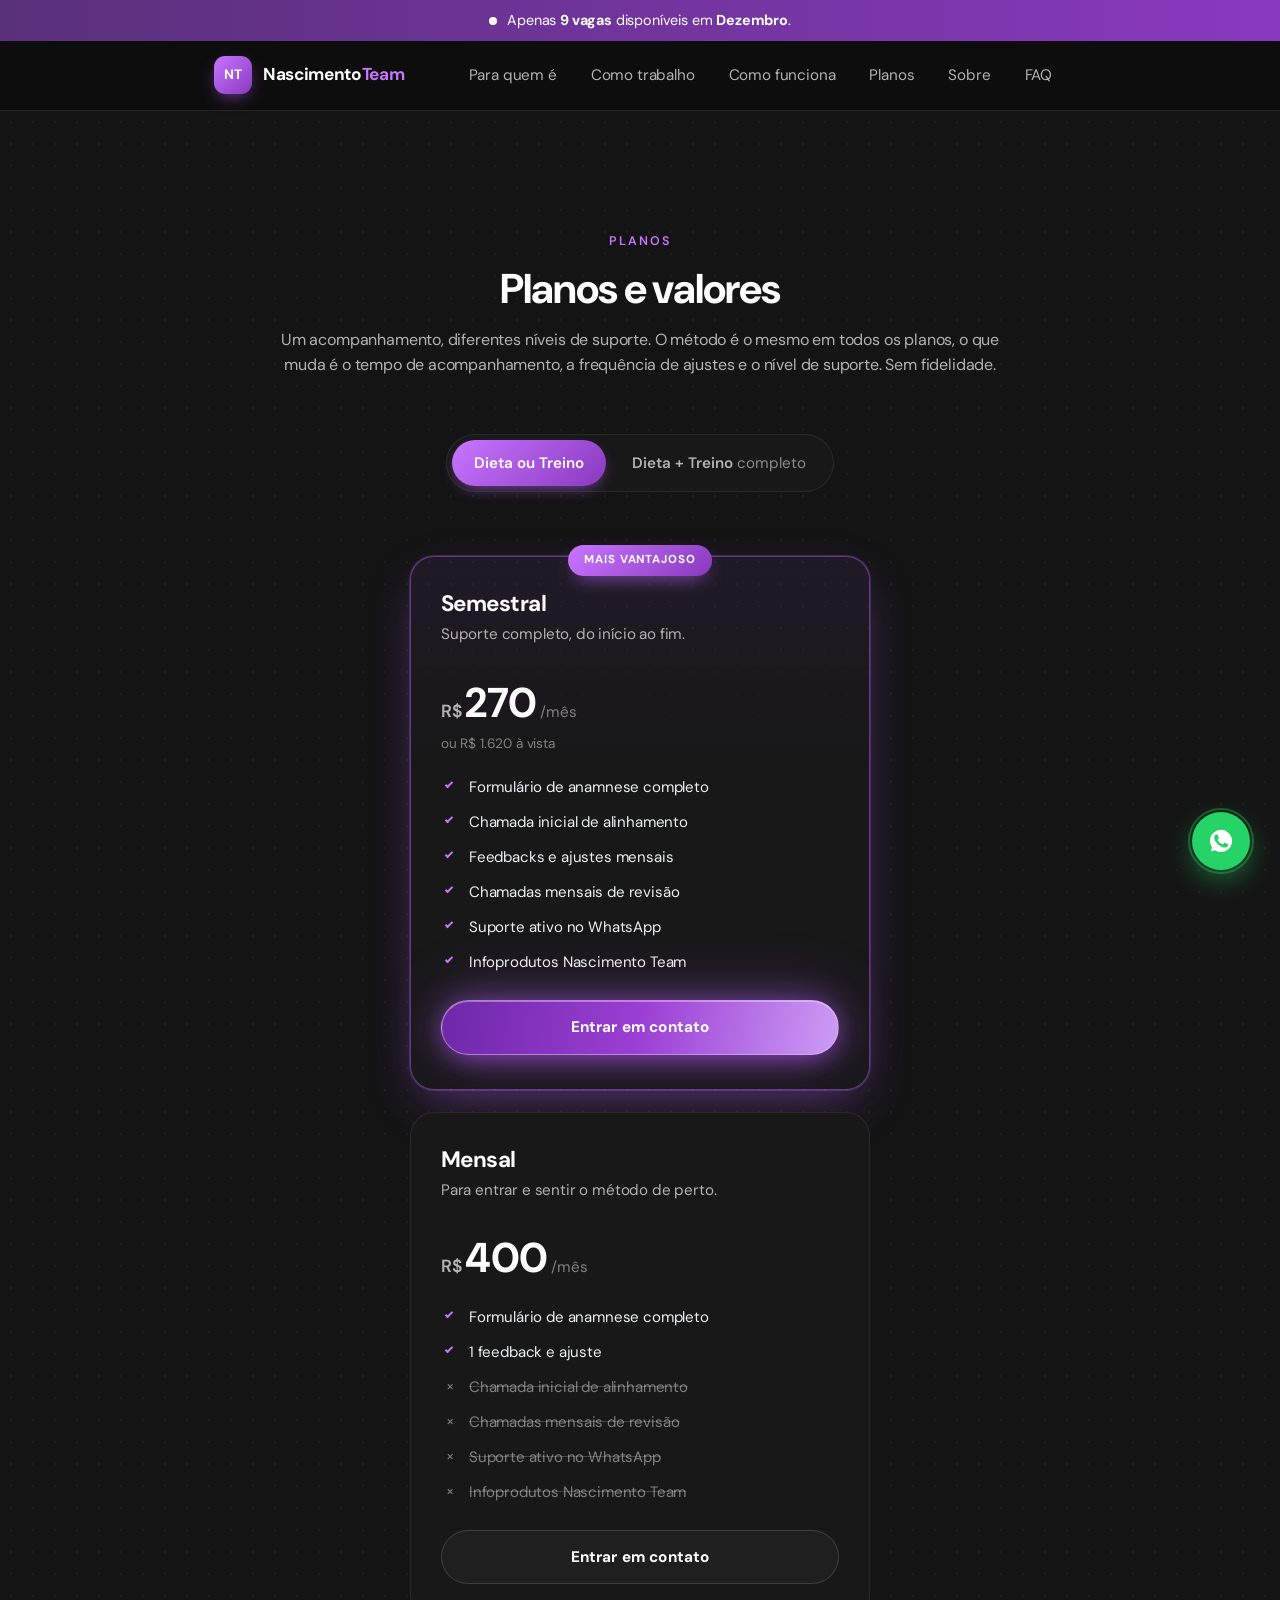
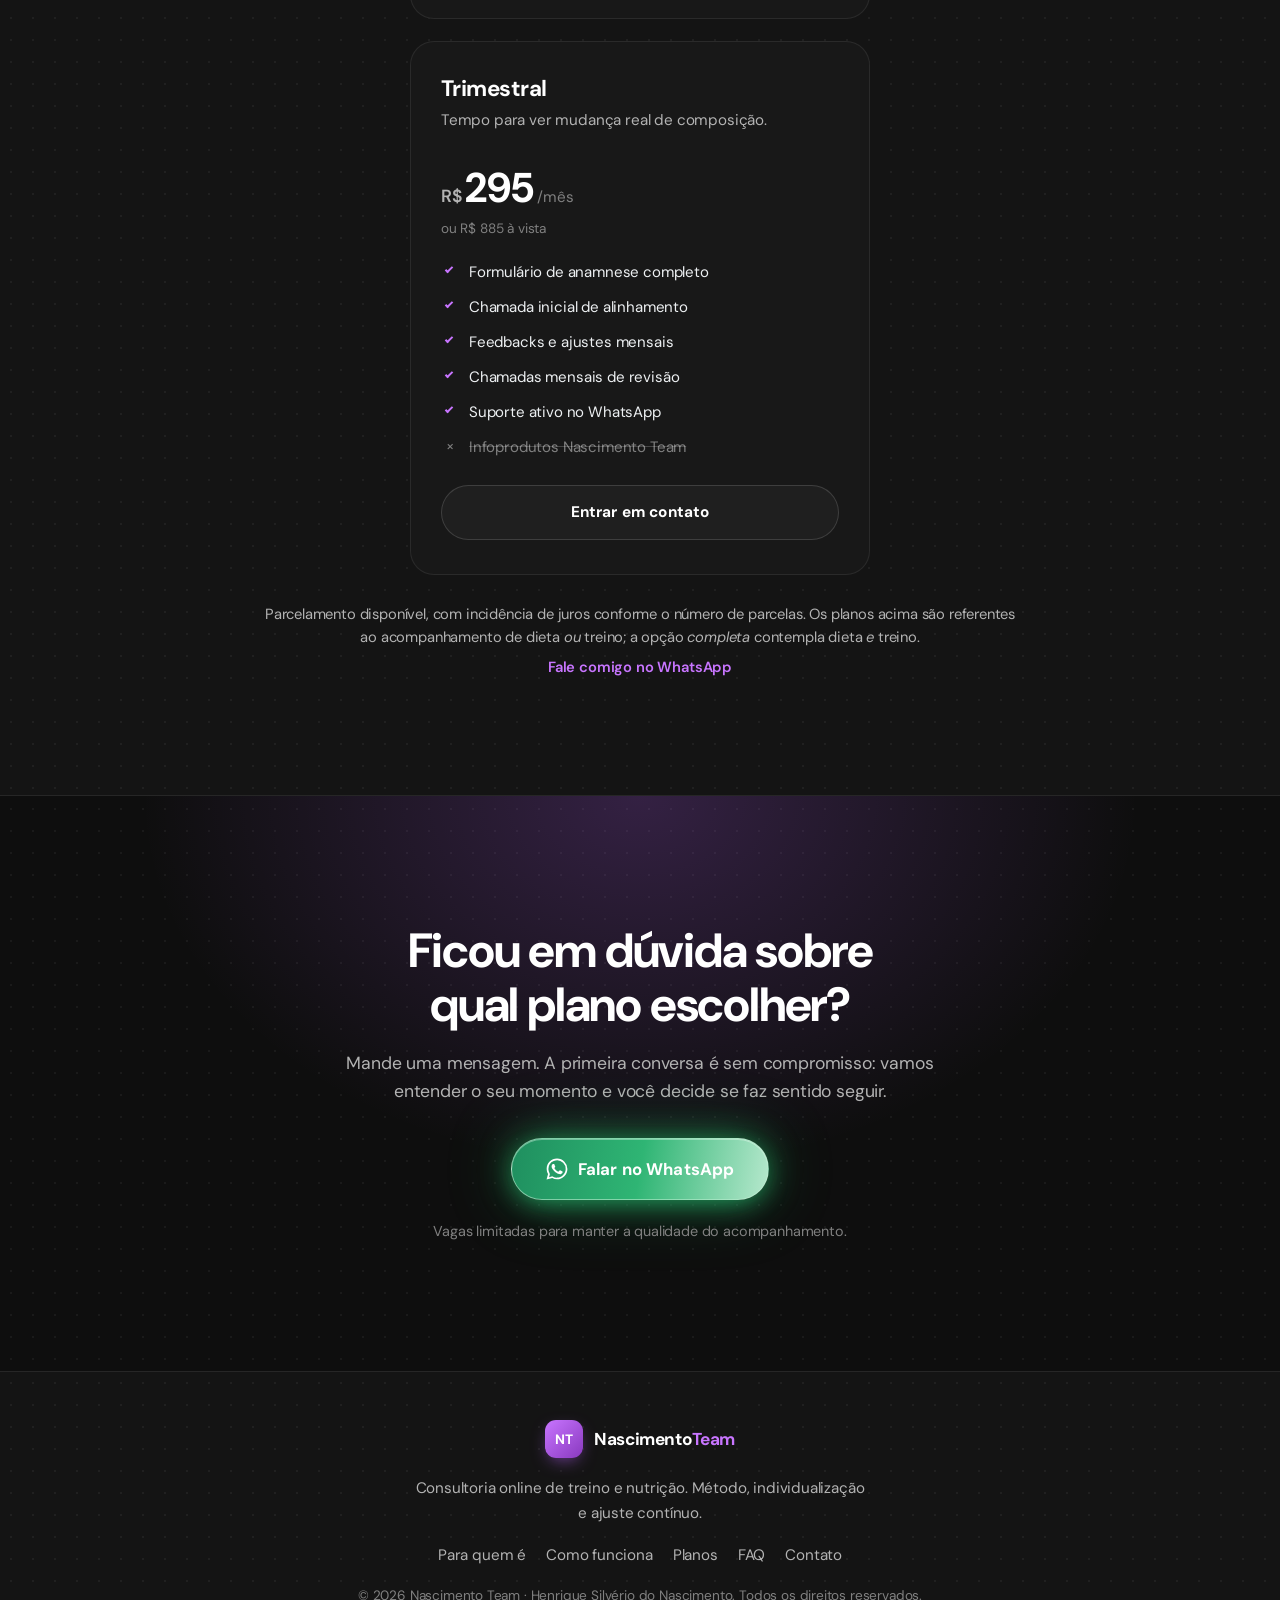
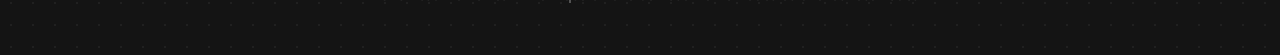
==== planos.html @ 7557a19d "Inclui o suporte ativo no WhatsApp no plano trimestral Nos dois trimestrais — "Dieta ou Treino" e "D" ====
<!DOCTYPE html>
<html lang="pt-BR">
<head>
  <meta charset="UTF-8" />
  <meta name="viewport" content="width=device-width, initial-scale=1.0" />
  <title>Planos e valores | Nascimento Team</title>
  <meta name="description" content="Planos e valores da consultoria online de treino e nutrição da Nascimento Team. Acompanhamento de dieta ou treino e a opção completa (dieta + treino), sem fidelidade." />
  <meta name="theme-color" content="#0e0e0e" />
  <link rel="canonical" href="https://nascimentoteam.com.br/planos" />

  <!-- Open Graph / social -->
  <meta property="og:type" content="website" />
  <meta property="og:url" content="https://nascimentoteam.com.br/planos" />
  <meta property="og:title" content="Planos e valores | Nascimento Team" />
  <meta property="og:description" content="Um acompanhamento, diferentes níveis de suporte. Veja os valores de cada plano." />
  <meta property="og:locale" content="pt_BR" />

  <link rel="icon" href="./img/favicon.svg" type="image/svg+xml" />

  <!-- Tipografia: DM Sans -->
  <link rel="preconnect" href="https://fonts.googleapis.com" />
  <link rel="preconnect" href="https://fonts.gstatic.com" crossorigin />
  <link href="https://fonts.googleapis.com/css2?family=DM+Sans:ital,opsz,wght@0,9..40,400;0,9..40,500;0,9..40,600;0,9..40,700;1,9..40,400&display=swap" rel="stylesheet" />

  <link rel="stylesheet" href="./styles.css" />
</head>
<body>

  <!-- ============================================================= -->
  <!-- 00. HEADER + BARRA DE ESCASSEZ                                 -->
  <!-- ============================================================= -->
  <div class="scarcity-bar" id="scarcityBar">
    <div class="container scarcity-bar__inner">
      <span class="scarcity-bar__dot" aria-hidden="true"></span>
      <p data-scarcity>Vagas limitadas este mês.</p>
    </div>
  </div>

  <header class="site-header" id="siteHeader">
    <div class="container site-header__inner">
      <a href="./" class="brand" aria-label="Nascimento Team, início">
        <span class="brand__mark" aria-hidden="true">NT</span>
        <span class="brand__name">Nascimento<span>Team</span></span>
      </a>

      <nav class="nav" id="primaryNav" aria-label="Navegação principal">
        <a href="./#para-quem">Para quem é</a>
        <a href="./#metodo">Como trabalho</a>
        <a href="./#processo">Como funciona</a>
        <a href="./planos" aria-current="page">Planos</a>
        <a href="./#sobre">Sobre</a>
        <a href="./#faq">FAQ</a>
      </nav>

      <button class="nav-toggle" id="navToggle" aria-label="Abrir menu" aria-expanded="false" aria-controls="primaryNav">
        <span></span><span></span><span></span>
      </button>
    </div>
  </header>

  <main id="topo">

    <!-- =========================================================== -->
    <!-- PLANOS E VALORES                                             -->
    <!-- =========================================================== -->
    <section class="section section--alt" id="planos">
      <div class="container">
        <header class="section-head section-head--center reveal">
          <span class="eyebrow">Planos</span>
          <h1>Planos e valores</h1>
          <p class="section-head__note">Um acompanhamento, diferentes níveis de suporte. O método é o mesmo em todos os planos, o que muda é o tempo de acompanhamento, a frequência de ajustes e o nível de suporte. Sem fidelidade.</p>
        </header>

        <div class="plan-switch reveal" role="tablist" aria-label="Tipo de acompanhamento">
          <span class="plan-switch__thumb" aria-hidden="true"></span>
          <button class="plan-switch__btn is-active" type="button" role="tab" aria-selected="true" data-plan-tab="individual">Dieta ou Treino</button>
          <button class="plan-switch__btn" type="button" role="tab" aria-selected="false" data-plan-tab="completo">Dieta + Treino <span>completo</span></button>
        </div>

        <!-- Grupo: Dieta OU Treino -->
        <div data-plan-group="individual">
          <div class="plans">
            <article class="plan">
              <h3 class="plan__name">Mensal</h3>
              <p class="plan__tagline">Para entrar e sentir o método de perto.</p>
              <div class="plan__price"><span class="plan__currency">R$</span><span class="plan__value">400</span><span class="plan__period">/mês</span></div>
              <ul class="plan__list">
                <li class="is-in">Formulário de anamnese completo</li>
                <li class="is-in">1 feedback e ajuste</li>
                <li class="is-out">Chamada inicial de alinhamento</li>
                <li class="is-out">Chamadas mensais de revisão</li>
                <li class="is-out">Suporte ativo no WhatsApp</li>
                <li class="is-out">Infoprodutos Nascimento Team</li>
              </ul>
              <a href="#contato" class="btn btn--ghost btn--block" data-wa>Entrar em contato</a>
            </article>

            <article class="plan">
              <h3 class="plan__name">Trimestral</h3>
              <p class="plan__tagline">Tempo para ver mudança real de composição.</p>
              <div class="plan__price"><span class="plan__currency">R$</span><span class="plan__value">295</span><span class="plan__period">/mês</span></div>
              <p class="plan__cash">ou R$ 885 à vista</p>
              <ul class="plan__list">
                <li class="is-in">Formulário de anamnese completo</li>
                <li class="is-in">Chamada inicial de alinhamento</li>
                <li class="is-in">Feedbacks e ajustes mensais</li>
                <li class="is-in">Chamadas mensais de revisão</li>
                <li class="is-in">Suporte ativo no WhatsApp</li>
                <li class="is-out">Infoprodutos Nascimento Team</li>
              </ul>
              <a href="#contato" class="btn btn--ghost btn--block" data-wa>Entrar em contato</a>
            </article>

            <article class="plan plan--featured">
              <span class="plan__badge">Mais vantajoso</span>
              <h3 class="plan__name">Semestral</h3>
              <p class="plan__tagline">Suporte completo, do início ao fim.</p>
              <div class="plan__price"><span class="plan__currency">R$</span><span class="plan__value">270</span><span class="plan__period">/mês</span></div>
              <p class="plan__cash">ou R$ 1.620 à vista</p>
              <ul class="plan__list">
                <li class="is-in">Formulário de anamnese completo</li>
                <li class="is-in">Chamada inicial de alinhamento</li>
                <li class="is-in">Feedbacks e ajustes mensais</li>
                <li class="is-in">Chamadas mensais de revisão</li>
                <li class="is-in">Suporte ativo no WhatsApp</li>
                <li class="is-in">Infoprodutos Nascimento Team</li>
              </ul>
              <a href="#contato" class="btn btn--primary btn--block" data-wa>Entrar em contato</a>
            </article>
          </div>
        </div>

        <!-- Grupo: Dieta E Treino (completo) -->
        <div data-plan-group="completo" class="is-hidden">
          <p class="plans__intro">Dieta e treino não se separam. Para os <strong>melhores resultados possíveis</strong>, o ideal é ter alguém controlando todas as variáveis de forma precisa e sinérgica, com nutrição e treinamento alinhados.</p>
          <div class="plans plans--2">
            <article class="plan">
              <h3 class="plan__name">Trimestral</h3>
              <p class="plan__tagline">Dieta + treino, acompanhamento de 3 meses.</p>
              <div class="plan__price"><span class="plan__currency">R$</span><span class="plan__value">515</span><span class="plan__period">/mês</span></div>
              <p class="plan__cash">ou R$ 1.545 à vista</p>
              <ul class="plan__list">
                <li class="is-in">Formulário de anamnese completo</li>
                <li class="is-in">Chamada inicial de alinhamento</li>
                <li class="is-in">Feedbacks e ajustes mensais</li>
                <li class="is-in">Chamadas mensais de revisão</li>
                <li class="is-in">Suporte ativo no WhatsApp</li>
                <li class="is-out">Infoprodutos Nascimento Team</li>
              </ul>
              <a href="#contato" class="btn btn--ghost btn--block" data-wa>Entrar em contato</a>
            </article>

            <article class="plan plan--featured">
              <span class="plan__badge">Mais vantajoso</span>
              <h3 class="plan__name">Semestral</h3>
              <p class="plan__tagline">O acompanhamento mais completo.</p>
              <div class="plan__price"><span class="plan__currency">R$</span><span class="plan__value">450</span><span class="plan__period">/mês</span></div>
              <p class="plan__cash">ou R$ 2.700 à vista</p>
              <ul class="plan__list">
                <li class="is-in">Formulário de anamnese completo</li>
                <li class="is-in">Chamada inicial de alinhamento</li>
                <li class="is-in">Feedbacks e ajustes mensais</li>
                <li class="is-in">Chamadas mensais de revisão</li>
                <li class="is-in">Suporte ativo no WhatsApp</li>
                <li class="is-in">Infoprodutos Nascimento Team</li>
              </ul>
              <a href="#contato" class="btn btn--primary btn--block" data-wa>Entrar em contato</a>
            </article>
          </div>
        </div>

        <p class="plans__note">Parcelamento disponível, com incidência de juros conforme o número de parcelas. Os planos acima são referentes ao acompanhamento de dieta <em>ou</em> treino; a opção <em>completa</em> contempla dieta <em>e</em> treino.<br><a href="#contato" class="wa-inline" data-wa>Fale comigo no WhatsApp</a></p>

      </div>
    </section>

    <!-- =========================================================== -->
    <!-- CTA FINAL                                                    -->
    <!-- =========================================================== -->
    <section class="final-cta" id="contato">
      <div class="final-cta__glow" aria-hidden="true"></div>
      <div class="container final-cta__inner reveal">
        <h2>Ficou em dúvida sobre qual plano escolher?</h2>
        <p>
          Mande uma mensagem. A primeira conversa é sem compromisso: vamos entender o seu momento e
          você decide se faz sentido seguir.
        </p>
        <a href="#" class="btn btn--primary btn--lg btn--whatsapp" data-wa>
          <svg viewBox="0 0 24 24" width="22" height="22" aria-hidden="true"><path fill="currentColor" d="M17.47 14.38c-.3-.15-1.74-.86-2-.96-.27-.1-.46-.15-.66.15-.2.3-.76.95-.93 1.15-.17.2-.34.22-.64.07-.3-.15-1.25-.46-2.38-1.47-.88-.78-1.47-1.75-1.64-2.05-.17-.3-.02-.46.13-.6.13-.13.3-.34.45-.51.15-.17.2-.3.3-.5.1-.2.05-.37-.02-.52-.08-.15-.66-1.6-.9-2.18-.24-.57-.48-.5-.66-.5l-.57-.01c-.2 0-.52.07-.8.37-.27.3-1.04 1.02-1.04 2.48 0 1.46 1.07 2.88 1.22 3.08.15.2 2.1 3.2 5.08 4.49.71.3 1.26.49 1.69.63.71.22 1.36.19 1.87.12.57-.09 1.74-.71 1.99-1.4.24-.69.24-1.28.17-1.4-.07-.12-.27-.2-.57-.35ZM12.04 21.5h-.01a9.4 9.4 0 0 1-4.8-1.32l-.34-.2-3.56.93.95-3.47-.22-.36a9.38 9.38 0 0 1-1.44-5A9.43 9.43 0 0 1 18.7 5.3a9.37 9.37 0 0 1 2.76 6.67c0 5.2-4.23 9.43-9.42 9.43Zm8.02-17.45A11.36 11.36 0 0 0 12.04.5C5.8.5.73 5.57.73 11.8c0 2 .52 3.95 1.52 5.67L.63 23.5l6.18-1.62a11.3 11.3 0 0 0 5.23 1.33h.01c6.24 0 11.31-5.07 11.31-11.3a11.3 11.3 0 0 0-3.3-7.86Z"/></svg>
          Falar no WhatsApp
        </a>
        <p class="final-cta__micro">Vagas limitadas para manter a qualidade do acompanhamento.</p>
      </div>
    </section>

  </main>

  <!-- ============================================================= -->
  <!-- RODAPÉ                                                         -->
  <!-- ============================================================= -->
  <footer class="site-footer">
    <div class="container site-footer__inner">
      <div class="brand">
        <span class="brand__mark" aria-hidden="true">NT</span>
        <span class="brand__name">Nascimento<span>Team</span></span>
      </div>
      <p class="site-footer__tag">Consultoria online de treino e nutrição. Método, individualização e ajuste contínuo.</p>
      <nav class="site-footer__nav" aria-label="Rodapé">
        <a href="./#para-quem">Para quem é</a>
        <a href="./#processo">Como funciona</a>
        <a href="./planos">Planos</a>
        <a href="./#faq">FAQ</a>
        <a href="#contato" data-wa>Contato</a>
      </nav>
      <p class="site-footer__copy">© <span data-year>2026</span> Nascimento Team · Henrique Silvério do Nascimento. Todos os direitos reservados.</p>
    </div>
  </footer>

  <!-- Botão flutuante de WhatsApp -->
  <a href="#" class="wa-float" data-wa aria-label="Falar no WhatsApp">
    <svg viewBox="0 0 24 24" width="28" height="28" aria-hidden="true"><path fill="currentColor" d="M17.47 14.38c-.3-.15-1.74-.86-2-.96-.27-.1-.46-.15-.66.15-.2.3-.76.95-.93 1.15-.17.2-.34.22-.64.07-.3-.15-1.25-.46-2.38-1.47-.88-.78-1.47-1.75-1.64-2.05-.17-.3-.02-.46.13-.6.13-.13.3-.34.45-.51.15-.17.2-.3.3-.5.1-.2.05-.37-.02-.52-.08-.15-.66-1.6-.9-2.18-.24-.57-.48-.5-.66-.5l-.57-.01c-.2 0-.52.07-.8.37-.27.3-1.04 1.02-1.04 2.48 0 1.46 1.07 2.88 1.22 3.08.15.2 2.1 3.2 5.08 4.49.71.3 1.26.49 1.69.63.71.22 1.36.19 1.87.12.57-.09 1.74-.71 1.99-1.4.24-.69.24-1.28.17-1.4-.07-.12-.27-.2-.57-.35ZM12.04 21.5h-.01a9.4 9.4 0 0 1-4.8-1.32l-.34-.2-3.56.93.95-3.47-.22-.36a9.38 9.38 0 0 1-1.44-5A9.43 9.43 0 0 1 18.7 5.3a9.37 9.37 0 0 1 2.76 6.67c0 5.2-4.23 9.43-9.42 9.43Z"/></svg>
  </a>

  <script src="./script.js"></script>
</body>
</html>
---- styles.css ----
/* =================================================================
   NASCIMENTO TEAM — Landing page
   Paleta extraída de nascimentoteam.com (marca roxo/violeta #ba63ff)
   Tipografia: DM Sans
   ================================================================= */

:root {
  /* Marca / acento */
  --primary:        #ba63ff;
  --primary-light:  #c875ff;
  --primary-dark:   #8939bf;
  --primary-deep:   #59307a;

  /* Neutros escuros */
  --bg:        #0e0e0e;
  --bg-2:      #141414;
  --surface:   #181818;
  --surface-2: #1f1f1f;
  --border:    rgba(255, 255, 255, 0.08);
  --border-strong: rgba(255, 255, 255, 0.14);

  /* Texto */
  --text:        #ffffff;
  --text-soft:   #edf0f2;
  --text-muted:  #b3b3b3;
  --text-dim:    #808080;

  /* Apoio */
  --green:   #179151;
  --radius:  16px;
  --radius-lg: 24px;
  --maxw:    1280px; /* largura do conteúdo (desktop); ajustada por faixa no fim do arquivo */
  --shadow:  0 24px 60px -20px rgba(0, 0, 0, 0.7);
  --glow:    0 0 0 1px rgba(186, 99, 255, 0.25), 0 18px 50px -12px rgba(186, 99, 255, 0.4);
  --ease:    cubic-bezier(0.22, 1, 0.36, 1);

  /* Fundo de pontos (estilização sutil estilo Atomik) */
  --dot-bg:   radial-gradient(rgba(255, 255, 255, 0.05) 1px, transparent 1.4px);
  --dot-size: 22px 22px;
}

/* ---------- Reset ---------- */
*, *::before, *::after { box-sizing: border-box; margin: 0; padding: 0; }

html { scroll-behavior: smooth; -webkit-text-size-adjust: 100%; }

body {
  font-family: "DM Sans", system-ui, -apple-system, "Segoe UI", Roboto, sans-serif;
  background-color: var(--bg);
  background-image: var(--dot-bg);
  background-size: var(--dot-size);
  color: var(--text-soft);
  line-height: 1.6;
  font-size: 17px;
  letter-spacing: -0.01em;
  overflow-x: clip; /* 'clip' contém overflow horizontal sem virar scroll-container (preserva sticky) */
  -webkit-font-smoothing: antialiased;
}

img { max-width: 100%; display: block; }
a { color: inherit; text-decoration: none; }
ul, ol { list-style: none; }
h1, h2, h3 { line-height: 1.12; letter-spacing: -0.025em; color: var(--text); font-weight: 700; }

/* Equilíbrio de quebra de linha — evita palavras viúvas */
h1, h2, h3, h4, blockquote, summary, .eyebrow, .tl-tag { text-wrap: balance; }
p, li, figcaption, .hero__subtitle, .section-head__note { text-wrap: pretty; }

::selection { background: var(--primary); color: #fff; }

/* ---------- Layout helpers ---------- */
.container { width: 100%; max-width: var(--maxw); margin-inline: auto; padding-inline: 24px; }
.container--narrow { max-width: min(820px, var(--maxw)); }

.section { padding-block: clamp(64px, 9vw, 120px); position: relative; }
.section--alt { background-color: var(--bg-2); background-image: var(--dot-bg); background-size: var(--dot-size); border-block: 1px solid var(--border); }

.eyebrow {
  display: inline-block;
  font-size: 0.78rem;
  font-weight: 600;
  letter-spacing: 0.16em;
  text-transform: uppercase;
  color: var(--primary-light);
  margin-bottom: 14px;
}

.section-head { max-width: 720px; margin-bottom: clamp(36px, 5vw, 56px); }
.section-head h1,
.section-head h2 { font-size: clamp(2rem, 3.6vw, 2.6rem); }
.section-head__note { margin-top: 14px; color: var(--text-muted); font-size: 1rem; }

.text-grad {
  background: linear-gradient(100deg, var(--primary-light), var(--primary));
  -webkit-background-clip: text;
  background-clip: text;
  color: transparent;
}

/* ---------- Buttons ---------- */
.btn {
  --pad-y: 14px; --pad-x: 26px;
  display: inline-flex; align-items: center; justify-content: center; gap: 10px;
  padding: var(--pad-y) var(--pad-x);
  border-radius: 999px;
  font: inherit; font-weight: 700; font-size: 0.96rem;
  text-transform: none; letter-spacing: 0.01em;
  cursor: pointer; border: 1px solid transparent;
  transition: transform 0.2s var(--ease), box-shadow 0.25s var(--ease), background 0.2s, border-color 0.2s, color 0.2s;
  white-space: nowrap;
}
.btn--sm  { --pad-y: 10px; --pad-x: 20px; font-size: 0.9rem; }
.btn--lg  { --pad-y: 17px; --pad-x: 34px; font-size: 1.05rem; }
.btn--block { width: 100%; }

.btn--primary {
  background: linear-gradient(100deg, #6d28a8 0%, #9b3fd4 50%, #cd9cf5 100%);
  color: #fff;
  border-color: rgba(221, 194, 247, 0.55);
  box-shadow:
    inset 0 1px 0 rgba(255, 255, 255, 0.35),
    0 8px 24px -8px rgba(155, 63, 212, 0.6),
    0 0 32px -2px rgba(186, 99, 255, 0.5),
    0 0 64px 4px rgba(186, 99, 255, 0.25);
}
.btn--primary:hover {
  transform: translateY(-2px);
  box-shadow:
    inset 0 1px 0 rgba(255, 255, 255, 0.45),
    0 12px 30px -8px rgba(155, 63, 212, 0.78),
    0 0 42px 0 rgba(186, 99, 255, 0.62),
    0 0 84px 8px rgba(186, 99, 255, 0.32);
}

.btn--ghost {
  background: rgba(255, 255, 255, 0.03);
  border-color: var(--border-strong);
  color: var(--text);
}
.btn--ghost:hover { border-color: var(--primary); background: rgba(186, 99, 255, 0.08); transform: translateY(-2px); }

.btn--whatsapp {
  background: linear-gradient(100deg, #1f8f5f 0%, #2fb574 50%, #b6e8cd 100%);
  border-color: rgba(190, 240, 210, 0.6);
  box-shadow:
    inset 0 1px 0 rgba(255, 255, 255, 0.35),
    0 8px 24px -8px rgba(37, 180, 110, 0.6),
    0 0 32px -2px rgba(45, 210, 120, 0.5),
    0 0 64px 4px rgba(45, 210, 120, 0.25);
}
.btn--whatsapp:hover {
  transform: translateY(-2px);
  box-shadow:
    inset 0 1px 0 rgba(255, 255, 255, 0.45),
    0 12px 30px -8px rgba(37, 180, 110, 0.78),
    0 0 42px 0 rgba(45, 210, 120, 0.62),
    0 0 84px 8px rgba(45, 210, 120, 0.32);
}

/* ============================================================= */
/* SCARCITY BAR                                                   */
/* ============================================================= */
.scarcity-bar {
  background: linear-gradient(90deg, var(--primary-deep), var(--primary-dark));
  color: #fff;
  font-size: 0.9rem;
  text-align: center;
  position: relative; z-index: 60;
}
.scarcity-bar__inner { display: flex; align-items: center; justify-content: center; gap: 10px; padding-block: 9px; }
.scarcity-bar strong { font-weight: 700; }
.scarcity-bar__dot {
  width: 8px; height: 8px; border-radius: 50%; background: #fff; flex-shrink: 0;
  box-shadow: 0 0 0 0 rgba(255, 255, 255, 0.7); animation: pulse 2s infinite;
}
@keyframes pulse {
  0%   { box-shadow: 0 0 0 0 rgba(255, 255, 255, 0.6); }
  70%  { box-shadow: 0 0 0 7px rgba(255, 255, 255, 0); }
  100% { box-shadow: 0 0 0 0 rgba(255, 255, 255, 0); }
}

/* ============================================================= */
/* HEADER / NAV                                                   */
/* ============================================================= */
.site-header {
  position: sticky; top: 0; z-index: 50;
  background: rgba(14, 14, 14, 0.72);
  backdrop-filter: blur(14px);
  border-bottom: 1px solid transparent;
  transition: border-color 0.3s, background 0.3s;
}
.site-header.is-scrolled { border-bottom-color: var(--border); background: rgba(14, 14, 14, 0.9); }
.site-header__inner { display: flex; align-items: center; gap: 20px; height: 68px; }

.brand { display: inline-flex; align-items: center; gap: 11px; font-weight: 700; }
.brand__mark {
  width: 38px; height: 38px; border-radius: 11px; flex-shrink: 0;
  display: grid; place-items: center;
  background: linear-gradient(135deg, var(--primary-light), var(--primary-dark));
  color: #fff; font-size: 0.85rem; font-weight: 700; letter-spacing: 0.02em;
  box-shadow: 0 6px 18px -6px rgba(186, 99, 255, 0.7);
}
.brand__name { font-size: 1.08rem; color: var(--text); letter-spacing: -0.02em; }
.brand__name span { color: var(--primary-light); }

.nav { display: flex; gap: 6px; margin-left: auto; }
.nav a {
  padding: 8px 14px; border-radius: 9px; font-size: 0.95rem; color: var(--text-muted);
  transition: color 0.2s, background 0.2s;
}
.nav a:hover { color: var(--text); background: rgba(255, 255, 255, 0.05); }
.header-cta { margin-left: 6px; text-transform: none; letter-spacing: normal; }

.nav-toggle {
  display: none; margin-left: auto; width: 44px; height: 44px;
  background: transparent; border: 1px solid var(--border-strong); border-radius: 11px;
  cursor: pointer; flex-direction: column; gap: 5px; align-items: center; justify-content: center;
}
.nav-toggle span { width: 20px; height: 2px; background: var(--text); border-radius: 2px; transition: 0.3s var(--ease); }
.nav-toggle[aria-expanded="true"] span:nth-child(1) { transform: translateY(7px) rotate(45deg); }
.nav-toggle[aria-expanded="true"] span:nth-child(2) { opacity: 0; }
.nav-toggle[aria-expanded="true"] span:nth-child(3) { transform: translateY(-7px) rotate(-45deg); }

/* ============================================================= */
/* HERO                                                          */
/* ============================================================= */
.hero { position: relative; overflow: hidden; padding-block: clamp(56px, 8vw, 104px); }
.hero__glow {
  position: absolute; top: -25%; right: -10%; width: 70vw; height: 70vw; max-width: 820px; max-height: 820px;
  background: radial-gradient(circle, rgba(186, 99, 255, 0.28), transparent 62%);
  filter: blur(20px); pointer-events: none; z-index: 0;
}
.hero__inner {
  position: relative; z-index: 1;
  display: grid; grid-template-columns: 1.05fr 0.95fr; gap: clamp(32px, 5vw, 72px); align-items: start;
}
.hero__title { font-size: clamp(2.1rem, 5vw, 3.5rem); margin-bottom: 22px; }
.hero__subtitle { font-size: clamp(1.05rem, 1.7vw, 1.22rem); color: var(--text-muted); max-width: 560px; margin-bottom: 32px; }
.hero__actions { display: flex; flex-wrap: wrap; gap: 14px; margin-bottom: 18px; }
.hero__microcopy { display: flex; align-items: center; gap: 8px; font-size: 0.92rem; color: var(--text-dim); }
.hero__microcopy svg { color: var(--primary-light); flex-shrink: 0; }

.hero__trust {
  display: flex; gap: 14px; margin-top: 40px; padding-top: 30px; border-top: 1px solid var(--border); flex-wrap: wrap;
}
.hero__trust li { display: flex; flex-direction: column; }
.hero__trust strong { font-size: 1.35rem; color: var(--text); font-weight: 700; }
.hero__trust span { font-size: 0.85rem; color: var(--text-dim); }

.hero__media { position: relative; }
.hero__badge {
  position: absolute; bottom: 22px; left: -14px;
  background: var(--surface-2); border: 1px solid var(--border-strong);
  border-radius: 16px; padding: 14px 18px; display: flex; align-items: center; gap: 12px;
  box-shadow: var(--shadow); backdrop-filter: blur(8px);
}
.hero__badge-num { font-size: 1.6rem; font-weight: 700; color: var(--primary-light); line-height: 1; }
.hero__badge-label { font-size: 0.8rem; color: var(--text-muted); line-height: 1.25; }

/* Placeholder de foto */
.photo-placeholder {
  position: relative; aspect-ratio: 4 / 5; border-radius: var(--radius-lg);
  background:
    radial-gradient(120% 120% at 70% 0%, rgba(186, 99, 255, 0.28), transparent 55%),
    linear-gradient(160deg, var(--surface-2), #101010);
  border: 1px solid var(--border-strong);
  display: grid; place-content: center; justify-items: center; gap: 14px; text-align: center;
  color: var(--text-dim); overflow: hidden; box-shadow: var(--shadow);
}
.photo-placeholder::after {
  content: ""; position: absolute; inset: 0;
  background: repeating-linear-gradient(45deg, transparent, transparent 18px, rgba(255, 255, 255, 0.015) 18px, rgba(255, 255, 255, 0.015) 36px);
  pointer-events: none;
}
.photo-placeholder svg { color: var(--primary); opacity: 0.55; }
.photo-placeholder figcaption { font-size: 0.85rem; }
.photo-placeholder small { font-size: 0.72rem; color: var(--text-dim); opacity: 0.7; }
.hero__media img, .about__media img { width: 100%; display: block; border-radius: var(--radius-lg); box-shadow: var(--shadow); }
.hero__photo {
  aspect-ratio: 4 / 5; object-fit: cover; object-position: 50% 30%;
  border: 2px solid rgba(186, 99, 255, 0.6);
  box-shadow: var(--shadow), 0 0 40px -12px rgba(186, 99, 255, 0.5);
}

/* ============================================================= */
/* PARA QUEM É — cards "é para você que"                          */
/* ============================================================= */
.audience { display: grid; grid-template-columns: repeat(3, 1fr); gap: 9px; }
.aud-card {
  display: flex; flex-direction: column; gap: 16px; min-height: 196px;
  padding: 24px; background: var(--surface); border: 1px solid var(--border); border-radius: var(--radius-lg);
  transition: border-color 0.25s, transform 0.25s var(--ease);
}
.aud-card:hover { border-color: var(--border-strong); transform: translateY(-3px); }
.aud-tag {
  display: inline-flex; align-items: center; gap: 8px; align-self: flex-start;
  padding: 5px; background: rgba(255, 255, 255, 0.04); border: 1px solid var(--border); border-radius: 999px;
}
.aud-tag__icon {
  width: 30px; height: 30px; flex-shrink: 0; border-radius: 50%; display: grid; place-items: center;
  color: var(--primary-light); background: rgba(186, 99, 255, 0.16);
}
.aud-tag__pill {
  padding: 7px 14px; border-radius: 999px; white-space: nowrap;
  background: linear-gradient(100deg, var(--primary-dark), var(--primary));
  color: #fff; font-size: 0.66rem; font-weight: 700; letter-spacing: 0.12em; text-transform: uppercase;
}
.aud-tag__pill b { opacity: 0.65; margin-left: 3px; }
.aud-card p { color: var(--text-soft); font-size: 1rem; }
/* célula de foto (último box) */
.aud-card--photo { padding: 0; overflow: hidden; min-height: 220px; position: relative; }
.aud-card--photo img { position: absolute; inset: 0; width: 100%; height: 100%; object-fit: cover; object-position: 50% 32%; display: block; }
.aud-photo {
  width: 100%; height: 100%; min-height: 220px; display: grid; place-content: center; justify-items: center; gap: 10px;
  text-align: center; color: var(--text-dim); font-size: 0.82rem;
  background:
    radial-gradient(120% 120% at 70% 10%, rgba(186, 99, 255, 0.3), transparent 55%),
    linear-gradient(160deg, var(--surface-2), #101010);
}
.aud-photo svg { color: var(--primary); opacity: 0.5; }
.aud-photo small { color: var(--text-dim); opacity: 0.7; font-size: 0.72rem; }

/* Caixa de alerta (honestidade) — amarela, fundo escuro */
.honesty {
  display: flex; gap: 16px; align-items: flex-start; margin-top: 22px;
  padding: 22px 26px; border-radius: var(--radius);
  background: linear-gradient(120deg, rgba(245, 185, 66, 0.09), rgba(245, 185, 66, 0.015));
  border: 1px solid rgba(245, 185, 66, 0.5);
}
.honesty svg { color: #f5b942; flex-shrink: 0; margin-top: 3px; }
.honesty p { color: var(--text-soft); }
.honesty strong { color: #f7cf86; }

/* ============================================================= */
/* PILARES                                                       */
/* ============================================================= */
/* Layout 2 colunas: imagem sticky à esquerda + pilha de cards à direita */
.metodo-wrap { display: grid; grid-template-columns: 0.9fr 1.1fr; gap: clamp(28px, 4vw, 56px); align-items: start; }
.metodo-aside { position: sticky; top: 96px; align-self: start; }
.metodo-aside .section-head { margin-bottom: 22px; }
.metodo-photo {
  position: relative; aspect-ratio: 4 / 5; max-height: 62vh; border-radius: var(--radius-lg); overflow: hidden;
  border: 1px solid var(--border-strong); box-shadow: var(--shadow); color: var(--text-dim);
  background:
    radial-gradient(120% 120% at 70% 0%, rgba(186, 99, 255, 0.28), transparent 55%),
    linear-gradient(160deg, var(--surface-2), #101010);
  display: grid; place-content: center; justify-items: center; gap: 12px; text-align: center;
}
.metodo-photo img { position: absolute; inset: 0; width: 100%; height: 100%; object-fit: cover; }
.metodo-photo svg { color: var(--primary); opacity: 0.5; }
.metodo-photo small { font-size: 0.72rem; opacity: 0.7; }
.metodo-photo img { position: absolute; inset: 0; width: 100%; height: 100%; object-fit: cover; }
.metodo-photo.is-empty img { display: none; }
.flip-h { transform: scaleX(-1); }

/* Moldura de foto reutilizável (placeholder gracioso até o arquivo existir) */
.photo-frame {
  position: relative; aspect-ratio: 4 / 5; border-radius: var(--radius-lg); overflow: hidden;
  border: 1px solid var(--border-strong); box-shadow: var(--shadow);
  background:
    radial-gradient(120% 120% at 70% 0%, rgba(186, 99, 255, 0.26), transparent 55%),
    linear-gradient(160deg, var(--surface-2), #101010);
}
.photo-frame--purple { border: 2px solid rgba(186, 99, 255, 0.6); box-shadow: var(--shadow), 0 0 40px -12px rgba(186, 99, 255, 0.5); }
.photo-frame img { position: absolute; inset: 0; width: 100%; height: 100%; object-fit: cover; border-radius: 0; }
.photo-frame.is-empty img { display: none; }
.photo-frame__note { position: absolute; inset: 0; display: grid; place-content: center; justify-items: center; gap: 10px; padding: 16px; text-align: center; color: var(--text-dim); font-size: 0.85rem; }
.photo-frame__note svg { color: var(--primary); opacity: 0.5; }
.photo-frame__note small { color: var(--text-dim); opacity: 0.7; font-size: 0.72rem; }

/* Pilha sticky: cada card encosta no topo e o próximo sobrepõe o anterior.
   Obs.: o pai precisa ser bloco (sticky não funciona em item flex). */
.pillars { display: block; }
.pillar {
  position: sticky; padding: clamp(28px, 3.4vw, 44px);
  min-height: 34vh; margin-bottom: 22px;
  display: flex; flex-direction: column; justify-content: center; align-items: flex-start;
  background:
    radial-gradient(135% 120% at 100% 0%, rgba(186, 99, 255, 0.16), transparent 52%),
    linear-gradient(165deg, var(--surface-2), var(--surface));
  border: 1px solid var(--border-strong); border-radius: var(--radius-lg);
  overflow: hidden;
  box-shadow: 0 -14px 44px -22px rgba(0, 0, 0, 0.9), 0 28px 56px -30px rgba(0, 0, 0, 0.95);
  transition: border-color 0.3s var(--ease), transform 0.3s var(--ease);
}
.pillar:hover { border-color: rgba(186, 99, 255, 0.42); }
.pillar:nth-child(1) { top: 96px; }
.pillar:nth-child(2) { top: 118px; }
.pillar:nth-child(3) { top: 140px; }
.pillar::before {
  content: ""; position: absolute; inset: 0 0 auto 0; height: 3px;
  background: linear-gradient(90deg, var(--primary), var(--primary-light) 42%, transparent);
}
.pillar__icon, .pillar h3, .pillar p { position: relative; z-index: 1; }
.pillar__num {
  position: absolute; z-index: 0; top: -0.22em; right: 0.02em;
  font-size: clamp(6.5rem, 13vw, 10.5rem); font-weight: 800; line-height: 1;
  letter-spacing: -0.05em; color: transparent;
  -webkit-text-stroke: 1.5px rgba(186, 99, 255, 0.16);
  pointer-events: none; user-select: none;
}
.pillar__icon {
  width: 58px; height: 58px; display: grid; place-items: center;
  margin-bottom: 22px; border-radius: 16px; color: var(--primary-light);
  background: linear-gradient(160deg, rgba(186, 99, 255, 0.24), rgba(186, 99, 255, 0.05));
  border: 1px solid rgba(186, 99, 255, 0.32);
  box-shadow: inset 0 1px 0 rgba(255, 255, 255, 0.1), 0 10px 28px -14px rgba(186, 99, 255, 0.7);
}
.pillar h3 { font-size: clamp(1.35rem, 2vw, 1.6rem); margin-bottom: 12px; }
.pillar p { color: var(--text-muted); font-size: 1rem; max-width: 48ch; }

/* ============================================================= */
/* COMO FUNCIONA — timeline vertical (estilo ronaldox.com.br)     */
/* ============================================================= */
.timeline-wrap { display: grid; grid-template-columns: 0.85fr 1.15fr; gap: clamp(32px, 5vw, 72px); align-items: start; }
.timeline-intro { position: sticky; top: 100px; margin-bottom: 0; }
.timeline { position: relative; display: flex; flex-direction: column; }
.tl-step { position: relative; display: flex; gap: 22px; padding-bottom: 38px; }
.tl-step:last-child { padding-bottom: 0; }
/* linha vertical conectando os badges */
.tl-step::before {
  content: ""; position: absolute; left: 23px; top: 28px; bottom: -10px; width: 2px;
  background: linear-gradient(var(--primary), rgba(186, 99, 255, 0.12));
}
.tl-step:last-child::before { display: none; }
.tl-badge {
  position: relative; z-index: 1; flex-shrink: 0; width: 48px; height: 48px; border-radius: 15px;
  display: grid; place-items: center; color: #fff;
  background: linear-gradient(150deg, var(--primary-light), var(--primary-dark));
  box-shadow: 0 0 0 6px rgba(186, 99, 255, 0.08), 0 12px 28px -8px rgba(186, 99, 255, 0.75);
}
.tl-body { padding-top: 3px; }
.tl-tag { display: inline-block; font-size: 0.72rem; font-weight: 700; letter-spacing: 0.16em; text-transform: uppercase; color: var(--primary-light); margin-bottom: 7px; }
.tl-body h3 { font-size: 1.3rem; margin-bottom: 8px; }
.tl-body p { color: var(--text-muted); font-size: 0.98rem; }

/* ============================================================= */
/* FEATURES (o que está incluso)                                 */
/* ============================================================= */
.features { display: grid; grid-template-columns: repeat(3, 1fr); gap: 20px; }
.feature {
  padding: 30px 26px; background: var(--surface); border: 1px solid var(--border);
  border-radius: var(--radius-lg); transition: border-color 0.3s, transform 0.3s var(--ease), background 0.3s;
}
.feature:hover { transform: translateY(-4px); border-color: var(--border-strong); background: var(--surface-2); }
.feature__icon {
  display: grid; place-items: center; width: 52px; height: 52px; border-radius: 14px; margin-bottom: 18px;
  background: rgba(186, 99, 255, 0.12); color: var(--primary-light);
}
.feature h3 { font-size: 1.15rem; margin-bottom: 8px; }
.feature p { color: var(--text-muted); font-size: 0.95rem; }

/* ============================================================= */
/* DEPOIMENTOS / CARROSSEL                                        */
/* ============================================================= */
.carousel { position: relative; display: flex; align-items: center; gap: 12px; }
.carousel__track {
  display: grid; grid-auto-flow: column; grid-auto-columns: calc(33.333% - 14px);
  gap: 20px; overflow-x: auto; scroll-snap-type: x mandatory; scroll-behavior: smooth;
  padding: 6px 4px 18px; flex: 1; min-width: 0; scrollbar-width: none;
}
.carousel__track::-webkit-scrollbar { display: none; }
.testimonial {
  scroll-snap-align: start; padding: 28px 26px;
  background: var(--surface); border: 1px solid var(--border); border-radius: var(--radius-lg);
  display: flex; flex-direction: column; gap: 16px;
}
.testimonial__stars { color: var(--primary-light); letter-spacing: 3px; font-size: 0.95rem; }
.testimonial blockquote { color: var(--text-soft); font-size: 1.02rem; line-height: 1.55; flex: 1; }
.testimonial__author { display: flex; align-items: center; gap: 12px; padding-top: 6px; border-top: 1px solid var(--border); }
.avatar {
  width: 44px; height: 44px; border-radius: 50%; flex-shrink: 0; display: grid; place-items: center;
  font-weight: 700; color: #fff; background: linear-gradient(135deg, var(--primary), var(--primary-deep));
}
.testimonial__author strong { display: block; color: var(--text); font-size: 0.98rem; }
.testimonial__author span { font-size: 0.85rem; color: var(--text-dim); }

.carousel__nav {
  flex-shrink: 0; width: 46px; height: 46px; border-radius: 50%; cursor: pointer;
  background: var(--surface-2); border: 1px solid var(--border-strong); color: var(--text);
  display: grid; place-items: center; transition: background 0.2s, border-color 0.2s, transform 0.2s, opacity 0.2s;
}
.carousel__nav:hover { background: var(--primary); border-color: var(--primary); transform: scale(1.05); }
.carousel__nav:disabled { opacity: 0.35; cursor: default; }
.carousel__dots { display: flex; justify-content: center; gap: 8px; margin-top: 18px; }
.carousel__dots button {
  width: 8px; height: 8px; border-radius: 50%; border: none; cursor: pointer; padding: 0;
  background: var(--border-strong); transition: background 0.2s, width 0.2s;
}
.carousel__dots button.is-active { background: var(--primary-light); width: 22px; border-radius: 4px; }

/* ============================================================= */
/* DEPOIMENTOS — marquee infinito full-width com fade nas bordas  */
/* ============================================================= */
#depoimentos .container { margin-bottom: clamp(30px, 4vw, 48px); }
.marquee {
  width: 100%; overflow: hidden;
  -webkit-mask-image: linear-gradient(to right, transparent, #000 7%, #000 93%, transparent);
  mask-image: linear-gradient(to right, transparent, #000 7%, #000 93%, transparent);
}
.marquee__track {
  display: flex; width: max-content;
  animation: marquee-scroll 80s linear infinite;
  will-change: transform;
}
.marquee:hover .marquee__track,
.marquee.is-paused .marquee__track { animation-play-state: paused; }
.marquee__item {
  flex-shrink: 0; height: clamp(300px, 40vw, 400px); width: auto;
  margin-right: 18px; border-radius: 16px;
  border: 1px solid var(--border-strong); box-shadow: var(--shadow);
  user-select: none; -webkit-user-drag: none;
}
@keyframes marquee-scroll { from { transform: translateX(0); } to { transform: translateX(-50%); } }
@media (prefers-reduced-motion: reduce) { .marquee__track { animation: none; } }

/* ============================================================= */
/* PLANOS                                                        */
/* ============================================================= */
.plans { display: grid; grid-template-columns: repeat(3, 1fr); gap: 22px; align-items: stretch; }
.plan {
  position: relative; display: flex; flex-direction: column;
  padding: 34px 30px; background: var(--surface); border: 1px solid var(--border);
  border-radius: var(--radius-lg); transition: border-color 0.3s, transform 0.3s var(--ease);
}
.plan:hover { transform: translateY(-4px); border-color: var(--border-strong); }
.plan--featured {
  border-color: rgba(186, 99, 255, 0.45);
  background: linear-gradient(180deg, rgba(186, 99, 255, 0.08), var(--surface) 40%);
  box-shadow: var(--glow);
}
.plan--featured:hover { border-color: var(--primary); }
.plan__badge {
  position: absolute; top: -12px; left: 50%; transform: translateX(-50%);
  background: linear-gradient(135deg, var(--primary-light), var(--primary-dark)); color: #fff;
  font-size: 0.72rem; font-weight: 700; letter-spacing: 0.08em; text-transform: uppercase;
  padding: 6px 16px; border-radius: 999px; white-space: nowrap;
  box-shadow: 0 8px 20px -8px rgba(186, 99, 255, 0.8);
}
.plan__name { font-size: 1.4rem; margin-bottom: 6px; }
.plan__tagline { color: var(--text-muted); font-size: 0.95rem; min-height: 2.8em; }
.plan__price { display: flex; align-items: baseline; gap: 3px; margin: 18px 0 4px; color: var(--text); }
.plan__currency { font-size: 1.1rem; font-weight: 600; color: var(--text-muted); }
.plan__value { font-size: 2.6rem; font-weight: 700; line-height: 1; }
.plan__period { font-size: 0.95rem; color: var(--text-dim); }
.plan__cash { margin-top: 4px; color: var(--text-dim); font-size: 0.85rem; }
.plan__list { display: grid; gap: 11px; margin: 20px 0 26px; }
.plan__list li { position: relative; padding-left: 28px; color: var(--text-soft); font-size: 0.94rem; }
.plan__list li.is-in::before {
  content: ""; position: absolute; left: 4px; top: 7px; width: 8px; height: 4px;
  border-left: 2px solid var(--primary-light); border-bottom: 2px solid var(--primary-light); transform: rotate(-45deg);
}
.plan__list li.is-out { color: var(--text-dim); text-decoration: line-through; text-decoration-color: rgba(255, 255, 255, 0.2); }
.plan__list li.is-out::before {
  content: "\00d7"; position: absolute; left: 5px; top: 0; color: var(--text-dim); font-size: 0.95rem; line-height: 1.5;
}
.plan .btn { margin-top: auto; }
.plans__note { text-align: center; margin-top: 28px; color: var(--text-muted); font-size: 0.92rem; max-width: 760px; margin-inline: auto; }
.plans__note a { color: var(--primary-light); font-weight: 600; white-space: nowrap; display: inline-block; margin-top: 6px; }
.plans__note a:hover { text-decoration: underline; }
/* botão que leva da home para a página /planos */

/* link de volta para a home, na página /planos */

/* Cabeçalho centralizado + alternador de tipo de plano */
.section-head--center { max-width: 760px; margin-inline: auto; text-align: center; }
.plan-switch {
  position: relative;
  display: flex; width: fit-content; max-width: 100%; gap: 4px; padding: 5px;
  margin: 0 auto clamp(44px, 6vw, 64px);
  background: var(--surface); border: 1px solid var(--border); border-radius: 999px;
}
.plan-switch__thumb {
  position: absolute; top: 5px; bottom: 5px; left: 0; width: 0; z-index: 0; border-radius: 999px;
  background: linear-gradient(135deg, var(--primary-light), var(--primary-dark));
  box-shadow: 0 6px 16px -6px rgba(186, 99, 255, 0.7);
  transition: transform 0.35s var(--ease), width 0.35s var(--ease);
}
.plan-switch__btn {
  position: relative; z-index: 1;
  border: none; background: transparent; color: var(--text-muted); cursor: pointer;
  font: inherit; font-weight: 600; font-size: 0.95rem; padding: 11px 22px; border-radius: 999px;
  transition: color 0.25s; white-space: nowrap;
}
.plan-switch__btn span { font-weight: 400; opacity: 0.75; }
.plan-switch__btn.is-active { color: #fff; }

/* transição suave (slide) entre os grupos de planos */
[data-plan-group] { transition: opacity 0.3s var(--ease), transform 0.3s var(--ease); }
[data-plan-group].is-leaving { opacity: 0; transform: translateX(-28px); }
[data-plan-group].is-entering { opacity: 0; transform: translateX(28px); }
.plans--2 { grid-template-columns: repeat(2, 1fr); max-width: 760px; margin-inline: auto; }
.plans__intro { max-width: 720px; margin: 0 auto 26px; text-align: center; color: var(--text-muted); }
.plans__intro strong { color: var(--text); }
.is-hidden { display: none !important; }

/* ============================================================= */
/* SOBRE                                                         */
/* ============================================================= */
.about { display: grid; grid-template-columns: 1.1fr 0.9fr; gap: clamp(32px, 5vw, 64px); align-items: stretch; }
.about__media { position: relative; }
.about__media.photo-frame { border-radius: 16px; }
/* a moldura fica bem mais estreita que a foto, então o recorte é lateral:
   o 14% mantém o Henrique enquadrado em vez de cortar pela esquerda */
.about__media img { object-position: 14% center; }
.about__content h2 { font-size: clamp(2rem, 3.4vw, 2.5rem); margin-bottom: 20px; }
.about__content p { color: var(--text-muted); margin-bottom: 16px; }
.about__content strong { color: var(--text); }
.about__highlight {
  margin-top: 22px !important; padding: 18px 22px; border-left: 3px solid var(--primary);
  background: rgba(186, 99, 255, 0.06); border-radius: 0 12px 12px 0;
  color: var(--text-soft) !important; font-size: 1.02rem;
}
/* Desktop: foto da bio acompanha a altura do bloco de texto */
@media (min-width: 1024px) {
  .about__media.photo-frame { aspect-ratio: auto; height: 100%; }
}

/* ============================================================= */
/* FAQ                                                           */
/* ============================================================= */
.faq { display: grid; gap: 12px; }
.faq__item {
  background: var(--surface); border: 1px solid var(--border); border-radius: var(--radius); overflow: hidden;
  transition: border-color 0.25s;
}
.faq__item[open] { border-color: var(--border-strong); }
.faq__item summary {
  list-style: none; cursor: pointer; padding: 20px 56px 20px 24px; position: relative;
  font-weight: 600; color: var(--text); font-size: 1.05rem;
}
.faq__item summary::-webkit-details-marker { display: none; }
.faq__item summary::after {
  content: "+"; position: absolute; right: 22px; top: 50%; transform: translateY(-50%);
  font-size: 1.5rem; font-weight: 400; color: var(--primary-light); transition: transform 0.3s var(--ease);
  line-height: 1;
}
.faq__item[open] summary::after { transform: translateY(-50%) rotate(45deg); }
.faq__answer { padding: 0 24px 22px; color: var(--text-muted); overflow: hidden; transition: height 0.32s var(--ease); }

/* ============================================================= */
/* CTA FINAL                                                     */
/* ============================================================= */
.final-cta { position: relative; overflow: hidden; padding-block: clamp(72px, 10vw, 130px); text-align: center; }
.final-cta__glow {
  position: absolute; inset: 0;
  background: radial-gradient(60% 100% at 50% 0%, rgba(186, 99, 255, 0.22), transparent 65%);
  pointer-events: none;
}
.final-cta__inner { position: relative; z-index: 1; max-width: min(680px, var(--maxw)); margin-inline: auto; }
.final-cta h2 { font-size: clamp(1.9rem, 4.4vw, 3rem); margin-bottom: 18px; }
.final-cta p { color: var(--text-muted); font-size: 1.1rem; margin-bottom: 32px; }
.final-cta__micro { font-size: 0.9rem !important; color: var(--text-dim) !important; margin-top: 20px; margin-bottom: 0 !important; }

/* ============================================================= */
/* RODAPÉ                                                        */
/* ============================================================= */
.site-footer { border-top: 1px solid var(--border); padding-block: 48px; background-color: var(--bg-2); background-image: var(--dot-bg); background-size: var(--dot-size); }
.site-footer__inner { display: grid; gap: 18px; justify-items: center; text-align: center; }
.site-footer__tag { color: var(--text-muted); max-width: 460px; font-size: 0.95rem; }
.site-footer__nav { display: flex; flex-wrap: wrap; gap: 20px; justify-content: center; }
.site-footer__nav a { color: var(--text-muted); font-size: 0.95rem; transition: color 0.2s; }
.site-footer__nav a:hover { color: var(--primary-light); }
.site-footer__copy { color: var(--text-dim); font-size: 0.85rem; }

/* ============================================================= */
/* WHATSAPP FLUTUANTE                                             */
/* ============================================================= */
.wa-float {
  position: fixed; right: 30px; bottom: 30px; z-index: 70;
  width: 58px; height: 58px; border-radius: 50%; display: grid; place-items: center; color: #fff;
  background: #25d366;
  box-shadow: 0 10px 28px rgba(37, 211, 102, 0.42);
  animation: floatBtn 3s ease-in-out infinite;
  transition: transform 0.3s var(--ease), box-shadow 0.3s;
}
.wa-float::before {
  content: ""; position: absolute; inset: -4px; border-radius: 50%;
  border: 2px solid rgba(37, 211, 102, 0.35);
  animation: pulseRing 2s ease-out infinite;
}
.wa-float svg { position: relative; }
.wa-float:hover {
  transform: scale(1.1);
  box-shadow: 0 14px 36px rgba(37, 211, 102, 0.6);
  animation-play-state: paused;
}
@keyframes floatBtn { 0%, 100% { transform: translateY(0); } 50% { transform: translateY(-5px); } }
@keyframes pulseRing { 0% { transform: scale(1); opacity: 0.6; } 100% { transform: scale(1.5); opacity: 0; } }
@media (max-width: 600px) { .wa-float { right: 18px; bottom: 18px; width: 52px; height: 52px; } }
@media (prefers-reduced-motion: reduce) {
  .wa-float { animation: none; }
  .wa-float::before { display: none; }
}

/* ============================================================= */
/* SCROLL REVEAL                                                  */
/* ============================================================= */
.reveal { opacity: 0; transform: translateY(24px); transition: opacity 0.7s var(--ease), transform 0.7s var(--ease); }
.reveal.is-visible { opacity: 1; transform: none; }

/* ============================================================= */
/* RESPONSIVO — largura do conteúdo por dispositivo               */
/*   Desktop  (>=1440px)   -> 1280px                              */
/*   Notebook (1024-1439)  ->  900px                             */
/*   Tablet   (768-1023)   ->  800px                             */
/*   Mobile   (<768px)     ->  400px                             */
/* ============================================================= */
@media (max-width: 1439px) {
  :root { --maxw: 900px; }
  /* planos empilham (3 colunas só no desktop largo) */
  .plans, .plans--2 { grid-template-columns: 1fr; max-width: 460px; margin-inline: auto; }
  .plan--featured { order: -1; } /* "Mais vantajoso" sempre em primeiro quando empilhado */
}
@media (max-width: 1023px) { :root { --maxw: 800px; } }
@media (max-width: 767px)  { :root { --maxw: 400px; } }

/* Tablet e abaixo: menu vira hambúrguer, hero/sobre empilham, 2 colunas */
@media (max-width: 1023px) {
  .nav { display: none; }
  .nav-toggle { display: flex; }
  .nav.is-open {
    display: flex; position: absolute; top: 68px; left: 0; right: 0; flex-direction: column; gap: 4px;
    padding: 16px 24px 22px; margin: 0; background: rgba(14, 14, 14, 0.98); backdrop-filter: blur(14px);
    border-bottom: 1px solid var(--border);
  }
  .nav.is-open a { padding: 12px 14px; }
  .hero__inner { grid-template-columns: 1fr; }
  .hero__media { max-width: 420px; margin-inline: auto; }
  .hero__badge { left: auto; right: 14px; }
  .about { grid-template-columns: 1fr; }
  .about__media { width: min(360px, 100%); margin-inline: auto; }
  .features { grid-template-columns: 1fr 1fr; }
  .timeline-wrap { grid-template-columns: 1fr; }
  .timeline-intro { position: static; }
  .audience { grid-template-columns: 1fr 1fr; }
  .metodo-wrap { grid-template-columns: 1fr; }
  /* Numa coluna, o aside deixa de ser caixa: o título, os cards e a foto
     viram itens do próprio grid, o que permite reordená-los. A foto vai
     para o fim e ocupa a largura toda, igual aos cards. */
  .metodo-aside { display: contents; }
  .metodo-wrap .section-head { order: 1; margin-bottom: 0; }
  .metodo-wrap .pillars { order: 2; }
  .metodo-photo { order: 3; max-height: none; width: 100%; margin-top: 4px; }
  .carousel__track { grid-auto-columns: calc(50% - 10px); }
}

@media (max-width: 767px) {
  /* Header mobile: logo + menu hambúrguer (sem botão de WhatsApp) */
  .scarcity-bar__dot { display: none; }
  .site-header__inner { gap: 10px; }
  .brand__name { font-size: 1rem; white-space: nowrap; }
  .nav-toggle { margin-left: auto; }
  /* Primeira dobra: apenas o CTA de contato, em verde */
  .hero__actions .btn--ghost { display: none; }
  .hero__actions .btn--primary {
    background: linear-gradient(100deg, #1f8f5f 0%, #2fb574 50%, #b6e8cd 100%);
    border-color: rgba(190, 240, 210, 0.6);
    box-shadow:
      inset 0 1px 0 rgba(255, 255, 255, 0.35),
      0 8px 24px -8px rgba(37, 180, 110, 0.6),
      0 0 32px -2px rgba(45, 210, 120, 0.5);
  }
  .audience { grid-template-columns: 1fr; }
  .features { grid-template-columns: 1fr; }
  .carousel__track { grid-auto-columns: 88%; }
  .carousel__nav { display: none; }
  .plan-switch { width: 100%; }
  .plan-switch__btn { flex: 1; padding: 11px 10px; font-size: 0.85rem; }
  .plan-switch__btn span { display: none; }
  body { font-size: 16px; }

  /* Usa toda a largura do boxed de 400px */
  .container { padding-inline: 14px; }
  /* Textos de corpo um pouco menores para reduzir o número de linhas */
  .hero__subtitle, .section-head__note, .plans__intro, .plans__note,
  .aud-card p, .pillar p, .plan__tagline, .plan__list li,
  .about__content p, .faq__answer p, .tl-body p, .honesty p {
    font-size: 0.92rem;
  }

  /* Depoimentos no mobile: slider slide a slide com scroll-snap.
     O marquee infinito (animação de transform num track gigante) travava em
     celulares mais fracos, então aqui ele é desligado e quem avança é o
     autoplay do script.js, um slide por vez. */
  .marquee {
    overflow-x: auto;
    scroll-snap-type: x mandatory;
    -webkit-overflow-scrolling: touch;
    scrollbar-width: none;
    -webkit-mask-image: none;
    mask-image: none;
  }
  .marquee::-webkit-scrollbar { display: none; }
  .marquee__track {
    animation: none;
    will-change: auto;
    padding-inline: 10vw; /* deixa o 1º e o último slide centralizarem */
  }
  /* as cópias que só existiam para o loop infinito não são usadas no mobile */
  .marquee__item[aria-hidden="true"] { display: none; }
  .marquee__item {
    width: min(80vw, 300px); height: auto; margin-right: 12px;
    scroll-snap-align: center;
  }
}

@media (max-width: 420px) {
  .container { padding-inline: 14px; }
  .hero__trust { gap: 18px; }
  .btn--lg { --pad-x: 24px; }
}

/* Acessibilidade: reduzir movimento */
@media (prefers-reduced-motion: reduce) {
  * { animation-duration: 0.001ms !important; transition-duration: 0.001ms !important; scroll-behavior: auto !important; }
  .reveal { opacity: 1; transform: none; }
}
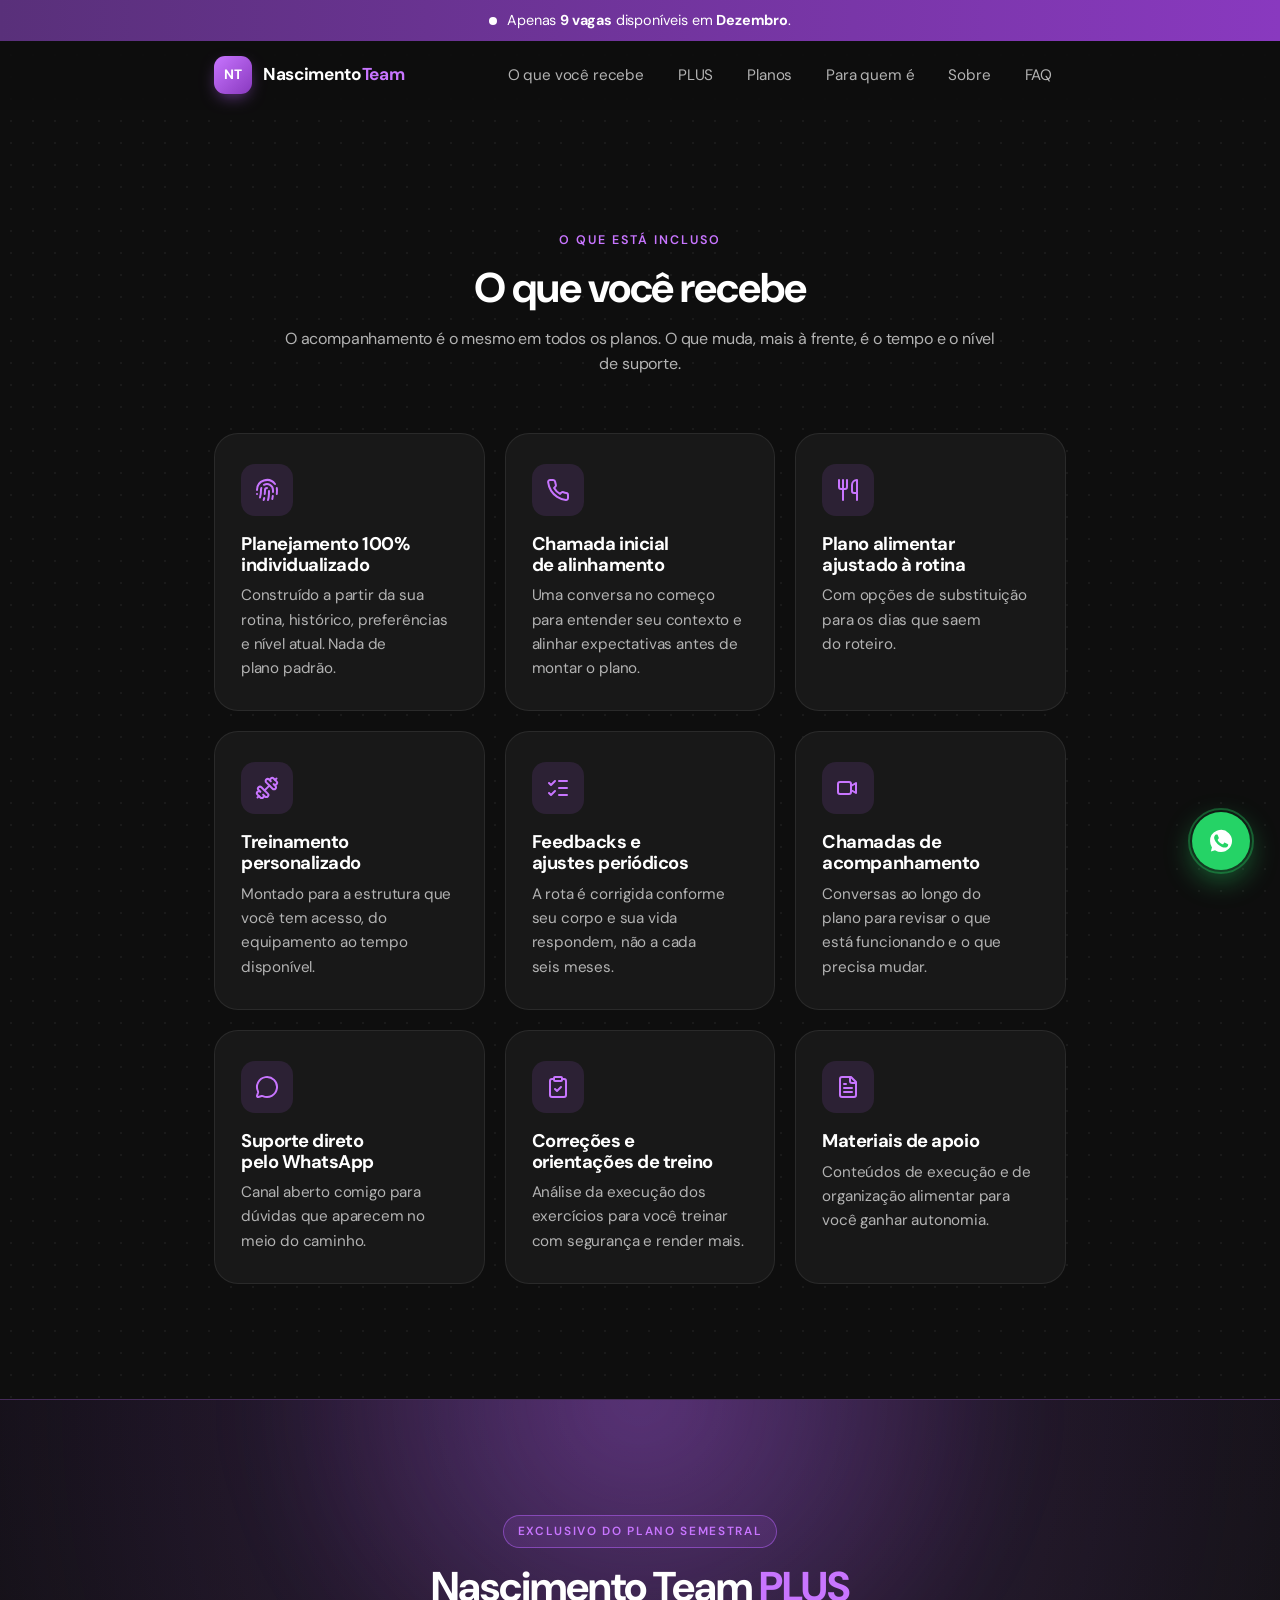
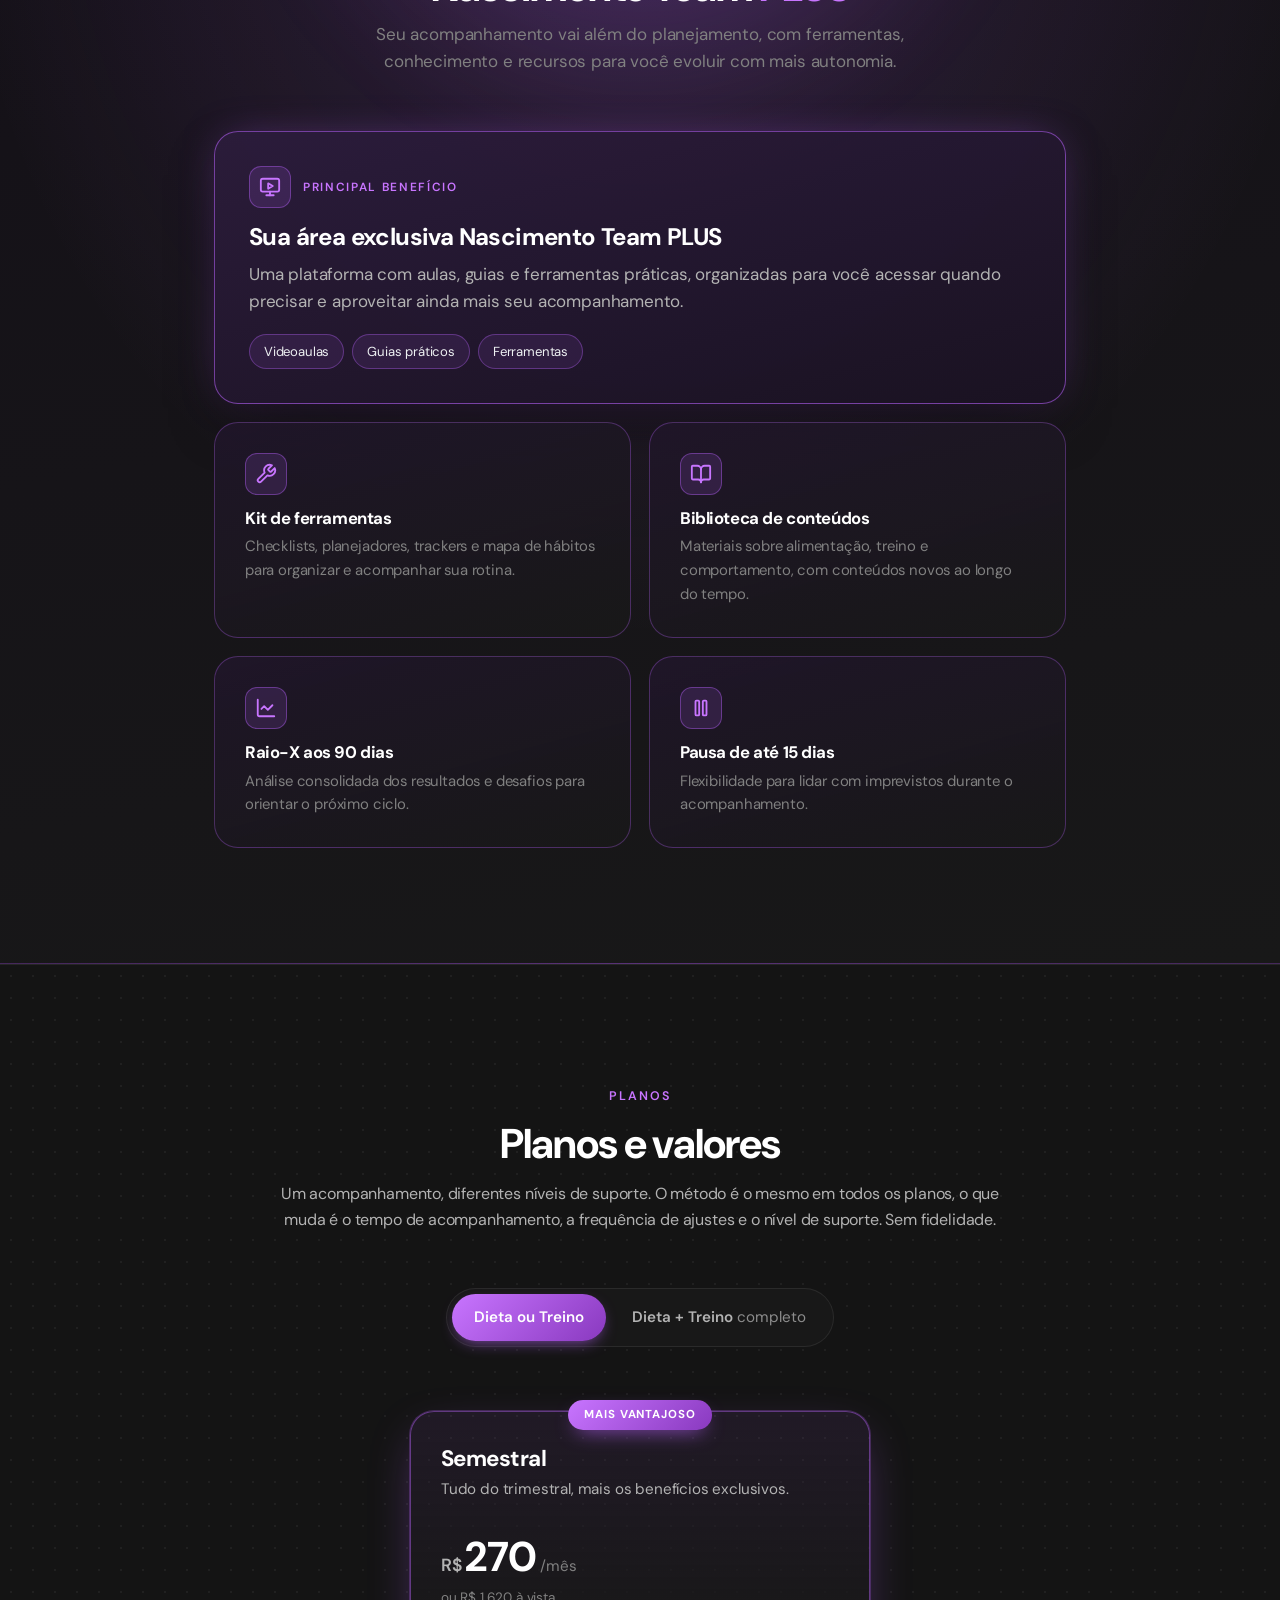
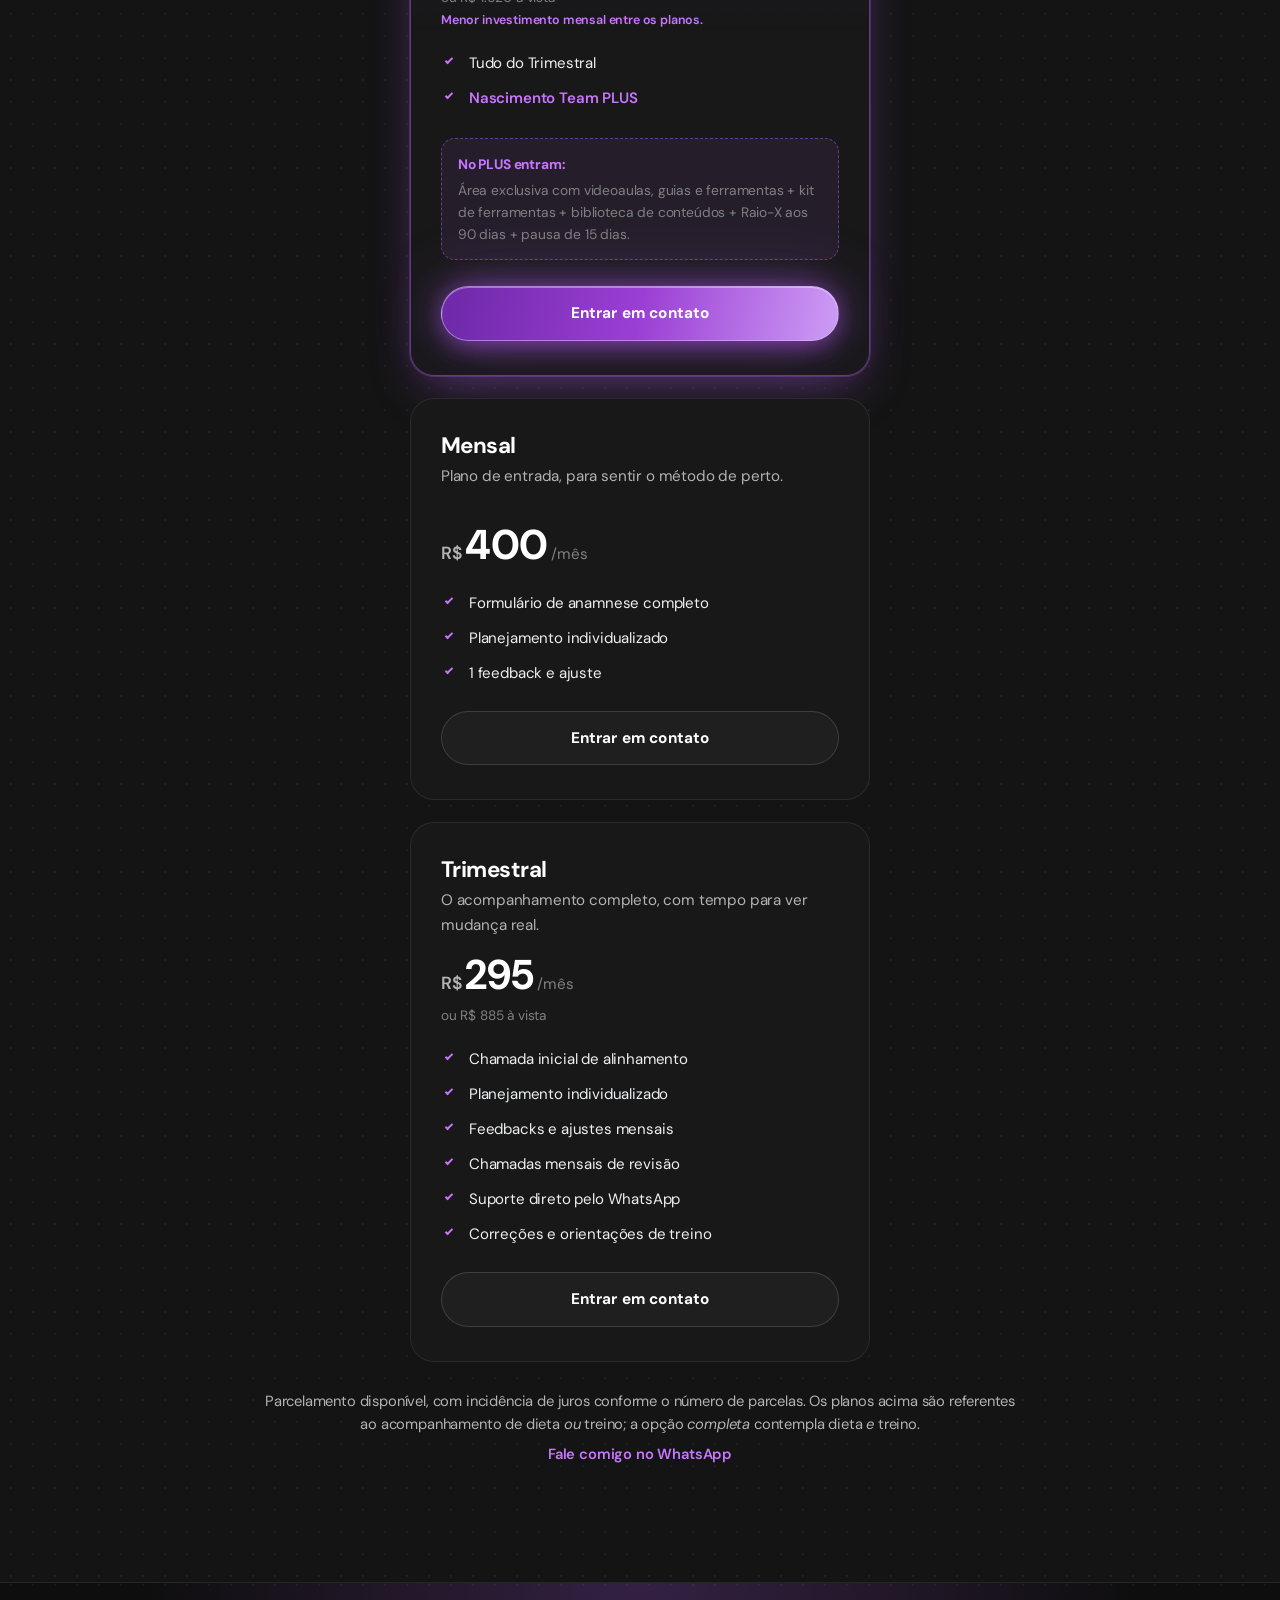
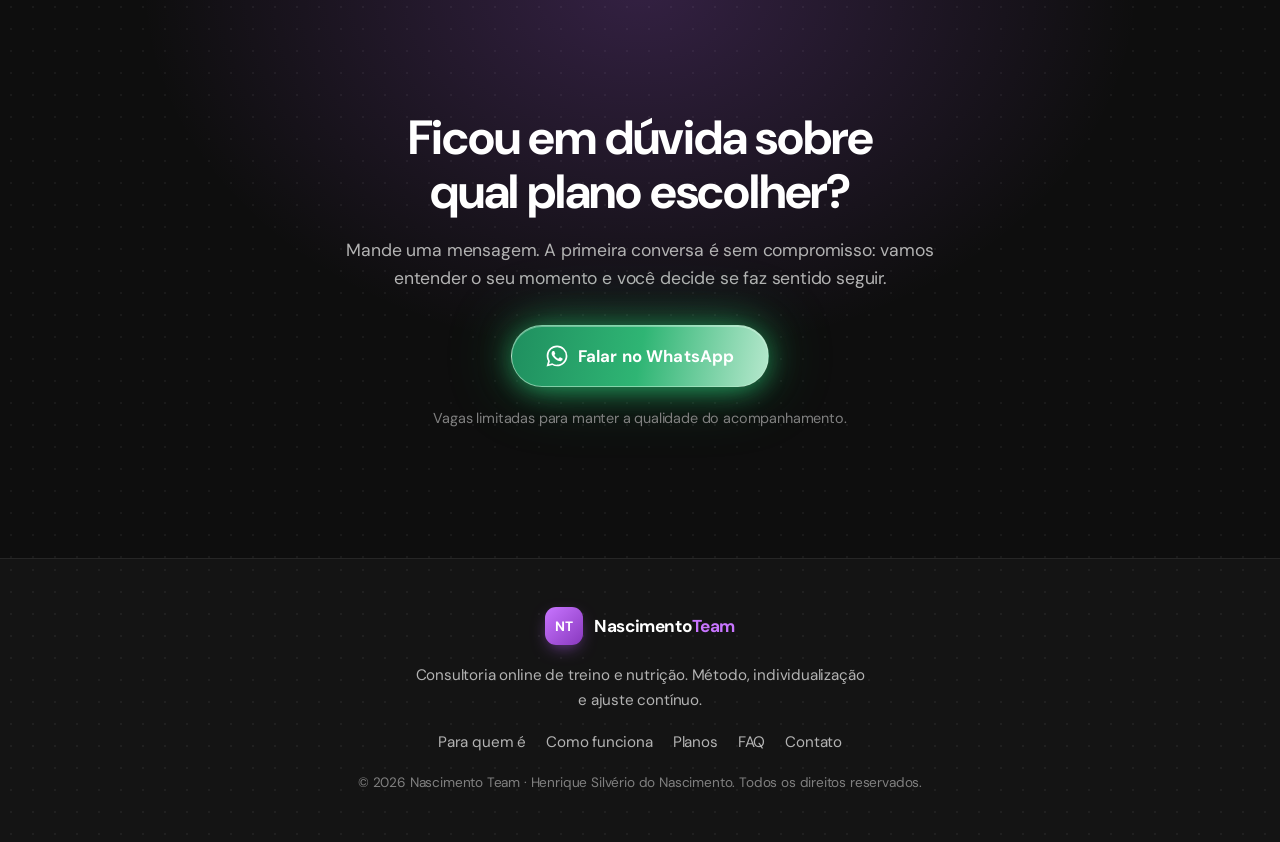
==== commit e2398329: "Leva a estrutura nova de planos para a home e a /planos Depois de validada na /teste, a estrutura va" ====
--- a/planos.html
+++ b/planos.html
@@ -44,10 +44,10 @@
       </a>
 
       <nav class="nav" id="primaryNav" aria-label="Navegação principal">
+        <a href="#recebe">O que você recebe</a>
+        <a href="#plus">PLUS</a>
+        <a href="./planos" aria-current="page">Planos</a>
         <a href="./#para-quem">Para quem é</a>
-        <a href="./#metodo">Como trabalho</a>
-        <a href="./#processo">Como funciona</a>
-        <a href="./planos" aria-current="page">Planos</a>
         <a href="./#sobre">Sobre</a>
         <a href="./#faq">FAQ</a>
       </nav>
@@ -63,7 +63,134 @@
     <!-- =========================================================== -->
     <!-- PLANOS E VALORES                                             -->
     <!-- =========================================================== -->
-    <section class="section section--alt" id="planos">
+        <!-- =========================================================== -->
+    <!-- 1. O QUE VOCÊ RECEBE                                         -->
+    <!-- =========================================================== -->
+<section class="section" id="recebe">
+      <div class="container">
+        <header class="section-head section-head--center reveal">
+          <span class="eyebrow">O que está incluso</span>
+          <h2>O que você recebe</h2>
+          <p class="section-head__note">O acompanhamento é o mesmo em todos os planos. O que muda, mais à frente, é o tempo e o nível de suporte.</p>
+        </header>
+
+        <div class="features">
+          <article class="feature reveal">
+            <span class="feature__icon" aria-hidden="true"><svg viewBox="0 0 24 24" width="24" height="24" fill="none" stroke="currentColor" stroke-width="2" stroke-linecap="round" stroke-linejoin="round"><path d="M12 10a2 2 0 0 0-2 2c0 1.02-.1 2.51-.26 4"/><path d="M14 13.12c0 2.38 0 6.38-1 8.88"/><path d="M17.29 21.02c.12-.6.43-2.3.5-3.02"/><path d="M2 12a10 10 0 0 1 18-6"/><path d="M2 16h.01"/><path d="M21.8 16c.2-2 .131-5.354 0-6"/><path d="M5 19.5C5.5 18 6 15 6 12a6 6 0 0 1 .34-2"/><path d="M8.65 22c.21-.66.45-1.32.57-2"/><path d="M9 6.8a6 6 0 0 1 9 5.2v2"/></svg></span>
+            <h3>Planejamento 100% individualizado</h3>
+            <p>Construído a partir da sua rotina, histórico, preferências e nível atual. Nada de plano padrão.</p>
+          </article>
+
+          <article class="feature reveal">
+            <span class="feature__icon" aria-hidden="true"><svg viewBox="0 0 24 24" width="24" height="24" fill="none" stroke="currentColor" stroke-width="2" stroke-linecap="round" stroke-linejoin="round"><path d="M22 16.92v3a2 2 0 0 1-2.18 2 19.79 19.79 0 0 1-8.63-3.07 19.5 19.5 0 0 1-6-6 19.79 19.79 0 0 1-3.07-8.67A2 2 0 0 1 4.11 2h3a2 2 0 0 1 2 1.72 12.84 12.84 0 0 0 .7 2.81 2 2 0 0 1-.45 2.11L8.09 9.91a16 16 0 0 0 6 6l1.27-1.27a2 2 0 0 1 2.11-.45 12.84 12.84 0 0 0 2.81.7A2 2 0 0 1 22 16.92z"/></svg></span>
+            <h3>Chamada inicial de alinhamento</h3>
+            <p>Uma conversa no começo para entender seu contexto e alinhar expectativas antes de montar o plano.</p>
+          </article>
+
+          <article class="feature reveal">
+            <span class="feature__icon" aria-hidden="true"><svg viewBox="0 0 24 24" width="24" height="24" fill="none" stroke="currentColor" stroke-width="2" stroke-linecap="round" stroke-linejoin="round"><path d="M3 2v7c0 1.1.9 2 2 2h4a2 2 0 0 0 2-2V2"/> <path d="M7 2v20"/> <path d="M21 15V2a5 5 0 0 0-5 5v6c0 1.1.9 2 2 2h3Zm0 0v7"/></svg></span>
+            <h3>Plano alimentar ajustado à rotina</h3>
+            <p>Com opções de substituição para os dias que saem do roteiro.</p>
+          </article>
+
+          <article class="feature reveal">
+            <span class="feature__icon" aria-hidden="true"><svg viewBox="0 0 24 24" width="24" height="24" fill="none" stroke="currentColor" stroke-width="2" stroke-linecap="round" stroke-linejoin="round"><path d="M17.596 12.768a2 2 0 1 0 2.829-2.829l-1.768-1.767a2 2 0 0 0 2.828-2.829l-2.828-2.828a2 2 0 0 0-2.829 2.828l-1.767-1.768a2 2 0 1 0-2.829 2.829z"/> <path d="m2.5 21.5 1.4-1.4"/> <path d="m20.1 3.9 1.4-1.4"/> <path d="M5.343 21.485a2 2 0 1 0 2.829-2.828l1.767 1.768a2 2 0 1 0 2.829-2.829l-6.364-6.364a2 2 0 1 0-2.829 2.829l1.768 1.767a2 2 0 0 0-2.828 2.829z"/> <path d="m9.6 14.4 4.8-4.8"/></svg></span>
+            <h3>Treinamento personalizado</h3>
+            <p>Montado para a estrutura que você tem acesso, do equipamento ao tempo disponível.</p>
+          </article>
+
+          <article class="feature reveal">
+            <span class="feature__icon" aria-hidden="true"><svg viewBox="0 0 24 24" width="24" height="24" fill="none" stroke="currentColor" stroke-width="2" stroke-linecap="round" stroke-linejoin="round"><path d="M13 5h8"/> <path d="M13 12h8"/> <path d="M13 19h8"/> <path d="m3 17 2 2 4-4"/> <path d="m3 7 2 2 4-4"/></svg></span>
+            <h3>Feedbacks e ajustes periódicos</h3>
+            <p>A rota é corrigida conforme seu corpo e sua vida respondem, não a cada seis meses.</p>
+          </article>
+
+          <article class="feature reveal">
+            <span class="feature__icon" aria-hidden="true"><svg viewBox="0 0 24 24" width="24" height="24" fill="none" stroke="currentColor" stroke-width="2" stroke-linecap="round" stroke-linejoin="round"><path d="M15 10l5-3v10l-5-3v-4Z"/><rect x="2" y="6" width="13" height="12" rx="2"/></svg></span>
+            <h3>Chamadas de acompanhamento</h3>
+            <p>Conversas ao longo do plano para revisar o que está funcionando e o que precisa mudar.</p>
+          </article>
+
+          <article class="feature reveal">
+            <span class="feature__icon" aria-hidden="true"><svg viewBox="0 0 24 24" width="24" height="24" fill="none" stroke="currentColor" stroke-width="2" stroke-linecap="round" stroke-linejoin="round"><path d="M2.992 16.342a2 2 0 0 1 .094 1.167l-1.065 3.29a1 1 0 0 0 1.236 1.168l3.413-.998a2 2 0 0 1 1.099.092 10 10 0 1 0-4.777-4.719"/></svg></span>
+            <h3>Suporte direto pelo WhatsApp</h3>
+            <p>Canal aberto comigo para dúvidas que aparecem no meio do caminho.</p>
+          </article>
+
+          <article class="feature reveal">
+            <span class="feature__icon" aria-hidden="true"><svg viewBox="0 0 24 24" width="24" height="24" fill="none" stroke="currentColor" stroke-width="2" stroke-linecap="round" stroke-linejoin="round"><rect width="8" height="4" x="8" y="2" rx="1" ry="1"/><path d="M16 4h2a2 2 0 0 1 2 2v14a2 2 0 0 1-2 2H6a2 2 0 0 1-2-2V6a2 2 0 0 1 2-2h2"/><path d="m9 14 2 2 4-4"/></svg></span>
+            <h3>Correções e orientações de treino</h3>
+            <p>Análise da execução dos exercícios para você treinar com segurança e render mais.</p>
+          </article>
+
+          <article class="feature reveal">
+            <span class="feature__icon" aria-hidden="true"><svg viewBox="0 0 24 24" width="24" height="24" fill="none" stroke="currentColor" stroke-width="2" stroke-linecap="round" stroke-linejoin="round"><path d="M15 2H6a2 2 0 0 0-2 2v16a2 2 0 0 0 2 2h12a2 2 0 0 0 2-2V7Z"/><path d="M14 2v4a2 2 0 0 0 2 2h4"/><path d="M10 9H8"/><path d="M16 13H8"/><path d="M16 17H8"/></svg></span>
+            <h3>Materiais de apoio</h3>
+            <p>Conteúdos de execução e de organização alimentar para você ganhar autonomia.</p>
+          </article>
+        </div>
+      </div>
+    </section>
+
+    <!-- =========================================================== -->
+    <!-- 2. NASCIMENTO TEAM PLUS                                      -->
+    <!-- =========================================================== -->
+<section class="section plus" id="plus">
+      <div class="plus__glow" aria-hidden="true"></div>
+      <div class="container">
+        <header class="section-head section-head--center reveal">
+          <span class="plus__eyebrow">Exclusivo do plano semestral</span>
+          <h2 class="plus__title">Nascimento Team <span>PLUS</span></h2>
+          <p class="plus__sub">Seu acompanhamento vai além do planejamento, com ferramentas, conhecimento e recursos para você evoluir com mais autonomia.</p>
+        </header>
+
+        <!-- Destaque: a área exclusiva é o principal benefício do PLUS -->
+        <article class="plus-hero reveal">
+          <div class="plus-hero__tag">
+            <span class="plus-item__icon" aria-hidden="true"><svg viewBox="0 0 24 24" width="22" height="22" fill="none" stroke="currentColor" stroke-width="2" stroke-linecap="round" stroke-linejoin="round"><rect x="2" y="3" width="20" height="14" rx="2"/><path d="m10 8 5 3-5 3z"/><path d="M8 21h8"/><path d="M12 17v4"/></svg></span>
+            <span class="plus-hero__label">Principal benefício</span>
+          </div>
+          <h3>Sua área exclusiva Nascimento Team PLUS</h3>
+          <p>Uma plataforma com aulas, guias e ferramentas práticas, organizadas para você acessar quando precisar e aproveitar ainda mais seu acompanhamento.</p>
+          <ul class="plus-hero__chips">
+            <li>Videoaulas</li>
+            <li>Guias práticos</li>
+            <li>Ferramentas</li>
+          </ul>
+        </article>
+
+        <div class="plus-grid reveal">
+          <article class="plus-item">
+            <span class="plus-item__icon" aria-hidden="true"><svg viewBox="0 0 24 24" width="22" height="22" fill="none" stroke="currentColor" stroke-width="2" stroke-linecap="round" stroke-linejoin="round"><path d="M14.7 6.3a1 1 0 0 0 0 1.4l1.6 1.6a1 1 0 0 0 1.4 0l3.77-3.77a6 6 0 0 1-7.94 7.94l-6.91 6.91a2.12 2.12 0 0 1-3-3l6.91-6.91a6 6 0 0 1 7.94-7.94l-3.76 3.76z"/></svg></span>
+            <h3>Kit de ferramentas</h3>
+            <p>Checklists, planejadores, trackers e mapa de hábitos para organizar e acompanhar sua rotina.</p>
+          </article>
+
+          <article class="plus-item">
+            <span class="plus-item__icon" aria-hidden="true"><svg viewBox="0 0 24 24" width="22" height="22" fill="none" stroke="currentColor" stroke-width="2" stroke-linecap="round" stroke-linejoin="round"><path d="M12 7v14"/><path d="M3 18a1 1 0 0 1-1-1V4a1 1 0 0 1 1-1h5a4 4 0 0 1 4 4 4 4 0 0 1 4-4h5a1 1 0 0 1 1 1v13a1 1 0 0 1-1 1h-6a3 3 0 0 0-3 3 3 3 0 0 0-3-3z"/></svg></span>
+            <h3>Biblioteca de conteúdos</h3>
+            <p>Materiais sobre alimentação, treino e comportamento, com conteúdos novos ao longo do tempo.</p>
+          </article>
+
+          <article class="plus-item">
+            <span class="plus-item__icon" aria-hidden="true"><svg viewBox="0 0 24 24" width="22" height="22" fill="none" stroke="currentColor" stroke-width="2" stroke-linecap="round" stroke-linejoin="round"><path d="M3 3v16a2 2 0 0 0 2 2h16"/><path d="m19 9-5 5-4-4-3 3"/></svg></span>
+            <h3>Raio-X aos 90 dias</h3>
+            <p>Análise consolidada dos resultados e desafios para orientar o próximo ciclo.</p>
+          </article>
+
+          <article class="plus-item">
+            <span class="plus-item__icon" aria-hidden="true"><svg viewBox="0 0 24 24" width="22" height="22" fill="none" stroke="currentColor" stroke-width="2" stroke-linecap="round" stroke-linejoin="round"><rect x="6" y="4" width="4" height="16" rx="1"/><rect x="14" y="4" width="4" height="16" rx="1"/></svg></span>
+            <h3>Pausa de até 15 dias</h3>
+            <p>Flexibilidade para lidar com imprevistos durante o acompanhamento.</p>
+          </article>
+        </div>
+      </div>
+    </section>
+
+    <!-- =========================================================== -->
+    <!-- 3. PLANOS E VALORES                                          -->
+    <!-- =========================================================== -->
+<section class="section section--alt" id="planos">
       <div class="container">
         <header class="section-head section-head--center reveal">
           <span class="eyebrow">Planos</span>
@@ -82,31 +209,28 @@
           <div class="plans">
             <article class="plan">
               <h3 class="plan__name">Mensal</h3>
-              <p class="plan__tagline">Para entrar e sentir o método de perto.</p>
+              <p class="plan__tagline">Plano de entrada, para sentir o método de perto.</p>
               <div class="plan__price"><span class="plan__currency">R$</span><span class="plan__value">400</span><span class="plan__period">/mês</span></div>
               <ul class="plan__list">
                 <li class="is-in">Formulário de anamnese completo</li>
+                <li class="is-in">Planejamento individualizado</li>
                 <li class="is-in">1 feedback e ajuste</li>
-                <li class="is-out">Chamada inicial de alinhamento</li>
-                <li class="is-out">Chamadas mensais de revisão</li>
-                <li class="is-out">Suporte ativo no WhatsApp</li>
-                <li class="is-out">Infoprodutos Nascimento Team</li>
               </ul>
               <a href="#contato" class="btn btn--ghost btn--block" data-wa>Entrar em contato</a>
             </article>
 
             <article class="plan">
               <h3 class="plan__name">Trimestral</h3>
-              <p class="plan__tagline">Tempo para ver mudança real de composição.</p>
+              <p class="plan__tagline">O acompanhamento completo, com tempo para ver mudança real.</p>
               <div class="plan__price"><span class="plan__currency">R$</span><span class="plan__value">295</span><span class="plan__period">/mês</span></div>
               <p class="plan__cash">ou R$ 885 à vista</p>
               <ul class="plan__list">
-                <li class="is-in">Formulário de anamnese completo</li>
                 <li class="is-in">Chamada inicial de alinhamento</li>
+                <li class="is-in">Planejamento individualizado</li>
                 <li class="is-in">Feedbacks e ajustes mensais</li>
                 <li class="is-in">Chamadas mensais de revisão</li>
-                <li class="is-in">Suporte ativo no WhatsApp</li>
-                <li class="is-out">Infoprodutos Nascimento Team</li>
+                <li class="is-in">Suporte direto pelo WhatsApp</li>
+                <li class="is-in">Correções e orientações de treino</li>
               </ul>
               <a href="#contato" class="btn btn--ghost btn--block" data-wa>Entrar em contato</a>
             </article>
@@ -114,17 +238,18 @@
             <article class="plan plan--featured">
               <span class="plan__badge">Mais vantajoso</span>
               <h3 class="plan__name">Semestral</h3>
-              <p class="plan__tagline">Suporte completo, do início ao fim.</p>
+              <p class="plan__tagline">Tudo do trimestral, mais os benefícios exclusivos.</p>
               <div class="plan__price"><span class="plan__currency">R$</span><span class="plan__value">270</span><span class="plan__period">/mês</span></div>
               <p class="plan__cash">ou R$ 1.620 à vista</p>
-              <ul class="plan__list">
-                <li class="is-in">Formulário de anamnese completo</li>
-                <li class="is-in">Chamada inicial de alinhamento</li>
-                <li class="is-in">Feedbacks e ajustes mensais</li>
-                <li class="is-in">Chamadas mensais de revisão</li>
-                <li class="is-in">Suporte ativo no WhatsApp</li>
-                <li class="is-in">Infoprodutos Nascimento Team</li>
-              </ul>
+              <span class="plan__best">Menor investimento mensal entre os planos.</span>
+              <ul class="plan__list">
+                <li class="is-in">Tudo do Trimestral</li>
+                <li class="is-in is-plus">Nascimento Team PLUS</li>
+              </ul>
+              <p class="plan__plus">
+                <b>No PLUS entram:</b>
+                Área exclusiva com videoaulas, guias e ferramentas + kit de ferramentas + biblioteca de conteúdos + Raio-X aos 90 dias + pausa de 15 dias.
+              </p>
               <a href="#contato" class="btn btn--primary btn--block" data-wa>Entrar em contato</a>
             </article>
           </div>
@@ -136,16 +261,16 @@
           <div class="plans plans--2">
             <article class="plan">
               <h3 class="plan__name">Trimestral</h3>
-              <p class="plan__tagline">Dieta + treino, acompanhamento de 3 meses.</p>
+              <p class="plan__tagline">Dieta + treino, com acompanhamento completo de 3 meses.</p>
               <div class="plan__price"><span class="plan__currency">R$</span><span class="plan__value">515</span><span class="plan__period">/mês</span></div>
               <p class="plan__cash">ou R$ 1.545 à vista</p>
               <ul class="plan__list">
-                <li class="is-in">Formulário de anamnese completo</li>
                 <li class="is-in">Chamada inicial de alinhamento</li>
+                <li class="is-in">Planejamento individualizado</li>
                 <li class="is-in">Feedbacks e ajustes mensais</li>
                 <li class="is-in">Chamadas mensais de revisão</li>
-                <li class="is-in">Suporte ativo no WhatsApp</li>
-                <li class="is-out">Infoprodutos Nascimento Team</li>
+                <li class="is-in">Suporte direto pelo WhatsApp</li>
+                <li class="is-in">Correções e orientações de treino</li>
               </ul>
               <a href="#contato" class="btn btn--ghost btn--block" data-wa>Entrar em contato</a>
             </article>
@@ -153,17 +278,18 @@
             <article class="plan plan--featured">
               <span class="plan__badge">Mais vantajoso</span>
               <h3 class="plan__name">Semestral</h3>
-              <p class="plan__tagline">O acompanhamento mais completo.</p>
+              <p class="plan__tagline">Tudo do trimestral, mais os benefícios exclusivos.</p>
               <div class="plan__price"><span class="plan__currency">R$</span><span class="plan__value">450</span><span class="plan__period">/mês</span></div>
               <p class="plan__cash">ou R$ 2.700 à vista</p>
-              <ul class="plan__list">
-                <li class="is-in">Formulário de anamnese completo</li>
-                <li class="is-in">Chamada inicial de alinhamento</li>
-                <li class="is-in">Feedbacks e ajustes mensais</li>
-                <li class="is-in">Chamadas mensais de revisão</li>
-                <li class="is-in">Suporte ativo no WhatsApp</li>
-                <li class="is-in">Infoprodutos Nascimento Team</li>
-              </ul>
+              <span class="plan__best">Menor investimento mensal entre os planos.</span>
+              <ul class="plan__list">
+                <li class="is-in">Tudo do Trimestral</li>
+                <li class="is-in is-plus">Nascimento Team PLUS</li>
+              </ul>
+              <p class="plan__plus">
+                <b>No PLUS entram:</b>
+                Área exclusiva com videoaulas, guias e ferramentas + kit de ferramentas + biblioteca de conteúdos + Raio-X aos 90 dias + pausa de 15 dias.
+              </p>
               <a href="#contato" class="btn btn--primary btn--block" data-wa>Entrar em contato</a>
             </article>
           </div>
--- a/styles.css
+++ b/styles.css
@@ -593,6 +593,103 @@
 .plans__intro { max-width: 720px; margin: 0 auto 26px; text-align: center; color: var(--text-muted); }
 .plans__intro strong { color: var(--text); }
 .is-hidden { display: none !important; }
+
+/* ============================================================= */
+/* NASCIMENTO TEAM PLUS                                          */
+/* ============================================================= */
+.plus {
+  position: relative; overflow: hidden;
+  border-top: 1px solid rgba(186, 99, 255, 0.28);
+  border-bottom: 1px solid rgba(186, 99, 255, 0.28);
+  background:
+    radial-gradient(90% 120% at 50% 0%, rgba(186, 99, 255, 0.18), transparent 60%),
+    linear-gradient(170deg, #141018, var(--surface));
+}
+.plus__glow {
+  position: absolute; inset: -30% 20% auto; height: 60%;
+  background: radial-gradient(closest-side, rgba(186, 99, 255, 0.3), transparent);
+  filter: blur(40px); pointer-events: none;
+}
+.plus .section-head { position: relative; }
+.plus__eyebrow {
+  display: inline-flex; align-items: center; gap: 8px;
+  padding: 6px 14px; border-radius: 999px;
+  border: 1px solid rgba(186, 99, 255, 0.5);
+  background: rgba(186, 99, 255, 0.12);
+  color: var(--primary-light); font-size: 0.74rem; font-weight: 600;
+  letter-spacing: 0.14em; text-transform: uppercase;
+}
+.plus__title { margin: 16px 0 10px; }
+.plus__title span { color: var(--primary-light); }
+.plus__sub { color: var(--text-dim); max-width: 620px; margin-inline: auto; }
+
+/* Destaque do principal benefício: a área exclusiva, acima dos demais */
+.plus-hero {
+  position: relative;
+  margin-top: clamp(28px, 4vw, 44px);
+  padding: clamp(24px, 3vw, 34px);
+  border-radius: var(--radius-lg);
+  border: 1px solid rgba(186, 99, 255, 0.55);
+  background: linear-gradient(165deg, rgba(44, 28, 60, 0.95), rgba(26, 18, 34, 0.95));
+  box-shadow: var(--shadow), 0 0 44px -16px rgba(186, 99, 255, 0.55);
+}
+.plus-hero__tag { display: flex; align-items: center; gap: 12px; margin-bottom: 16px; }
+.plus-hero__tag .plus-item__icon { margin-bottom: 0; }
+.plus-hero__label {
+  color: var(--primary-light); font-size: 0.74rem; font-weight: 600;
+  letter-spacing: 0.14em; text-transform: uppercase;
+}
+.plus-hero h3 { font-size: clamp(1.2rem, 2vw, 1.5rem); margin-bottom: 10px; }
+.plus-hero p { color: var(--text-muted); max-width: 70ch; }
+.plus-hero__chips { display: flex; flex-wrap: wrap; gap: 8px; margin-top: 18px; list-style: none; }
+.plus-hero__chips li {
+  padding: 6px 14px; border-radius: 999px;
+  border: 1px solid rgba(186, 99, 255, 0.35);
+  background: rgba(186, 99, 255, 0.1);
+  color: var(--text-soft); font-size: 0.82rem;
+}
+
+/* Os quatro benefícios restantes, duas colunas */
+.plus-grid {
+  display: grid; grid-template-columns: repeat(2, 1fr); gap: 18px;
+  margin-top: 18px;
+}
+.plus-item {
+  position: relative; padding: clamp(22px, 2.6vw, 30px);
+  border-radius: var(--radius-lg);
+  border: 1px solid rgba(186, 99, 255, 0.3);
+  background: linear-gradient(165deg, rgba(32, 22, 42, 0.9), var(--surface));
+}
+.plus-item__icon {
+  display: inline-grid; place-content: center; width: 42px; height: 42px;
+  border-radius: 12px; margin-bottom: 14px;
+  background: rgba(186, 99, 255, 0.14);
+  border: 1px solid rgba(186, 99, 255, 0.4);
+  color: var(--primary-light);
+}
+.plus-item h3 { font-size: 1.05rem; margin-bottom: 8px; }
+.plus-item p { color: var(--text-dim); font-size: 0.93rem; }
+
+/* --- Cards de plano: itens só positivos --------------------------- */
+/* Resumo do PLUS dentro do card do semestral */
+/* O botão do card tem margin-top:auto, então sem a margem de baixo este
+   bloco encosta nele. 26px é a mesma folga que a .plan__list usa. */
+.plan__plus {
+  margin: 2px 0 26px; padding: 14px 16px; border-radius: 14px;
+  border: 1px dashed rgba(186, 99, 255, 0.45);
+  background: rgba(186, 99, 255, 0.08);
+  font-size: 0.86rem; color: var(--text-dim);
+}
+.plan__plus b { color: var(--primary-light); display: block; margin-bottom: 4px; }
+
+/* Selo "menor investimento mensal", logo abaixo do preço */
+.plan__best {
+  display: inline-block; margin-top: 2px;
+  font-size: 0.78rem; font-weight: 600; color: var(--primary-light);
+}
+
+/* Item do card que aponta para o bloco PLUS */
+.plan__list li.is-plus { color: var(--primary-light); font-weight: 600; }
 
 /* ============================================================= */
 /* SOBRE                                                         */
@@ -746,6 +843,8 @@
 }
 
 @media (max-width: 767px) {
+  /* PLUS: um benefício por linha */
+  .plus-grid { grid-template-columns: 1fr; }
   /* Header mobile: logo + menu hambúrguer (sem botão de WhatsApp) */
   .scarcity-bar__dot { display: none; }
   .site-header__inner { gap: 10px; }
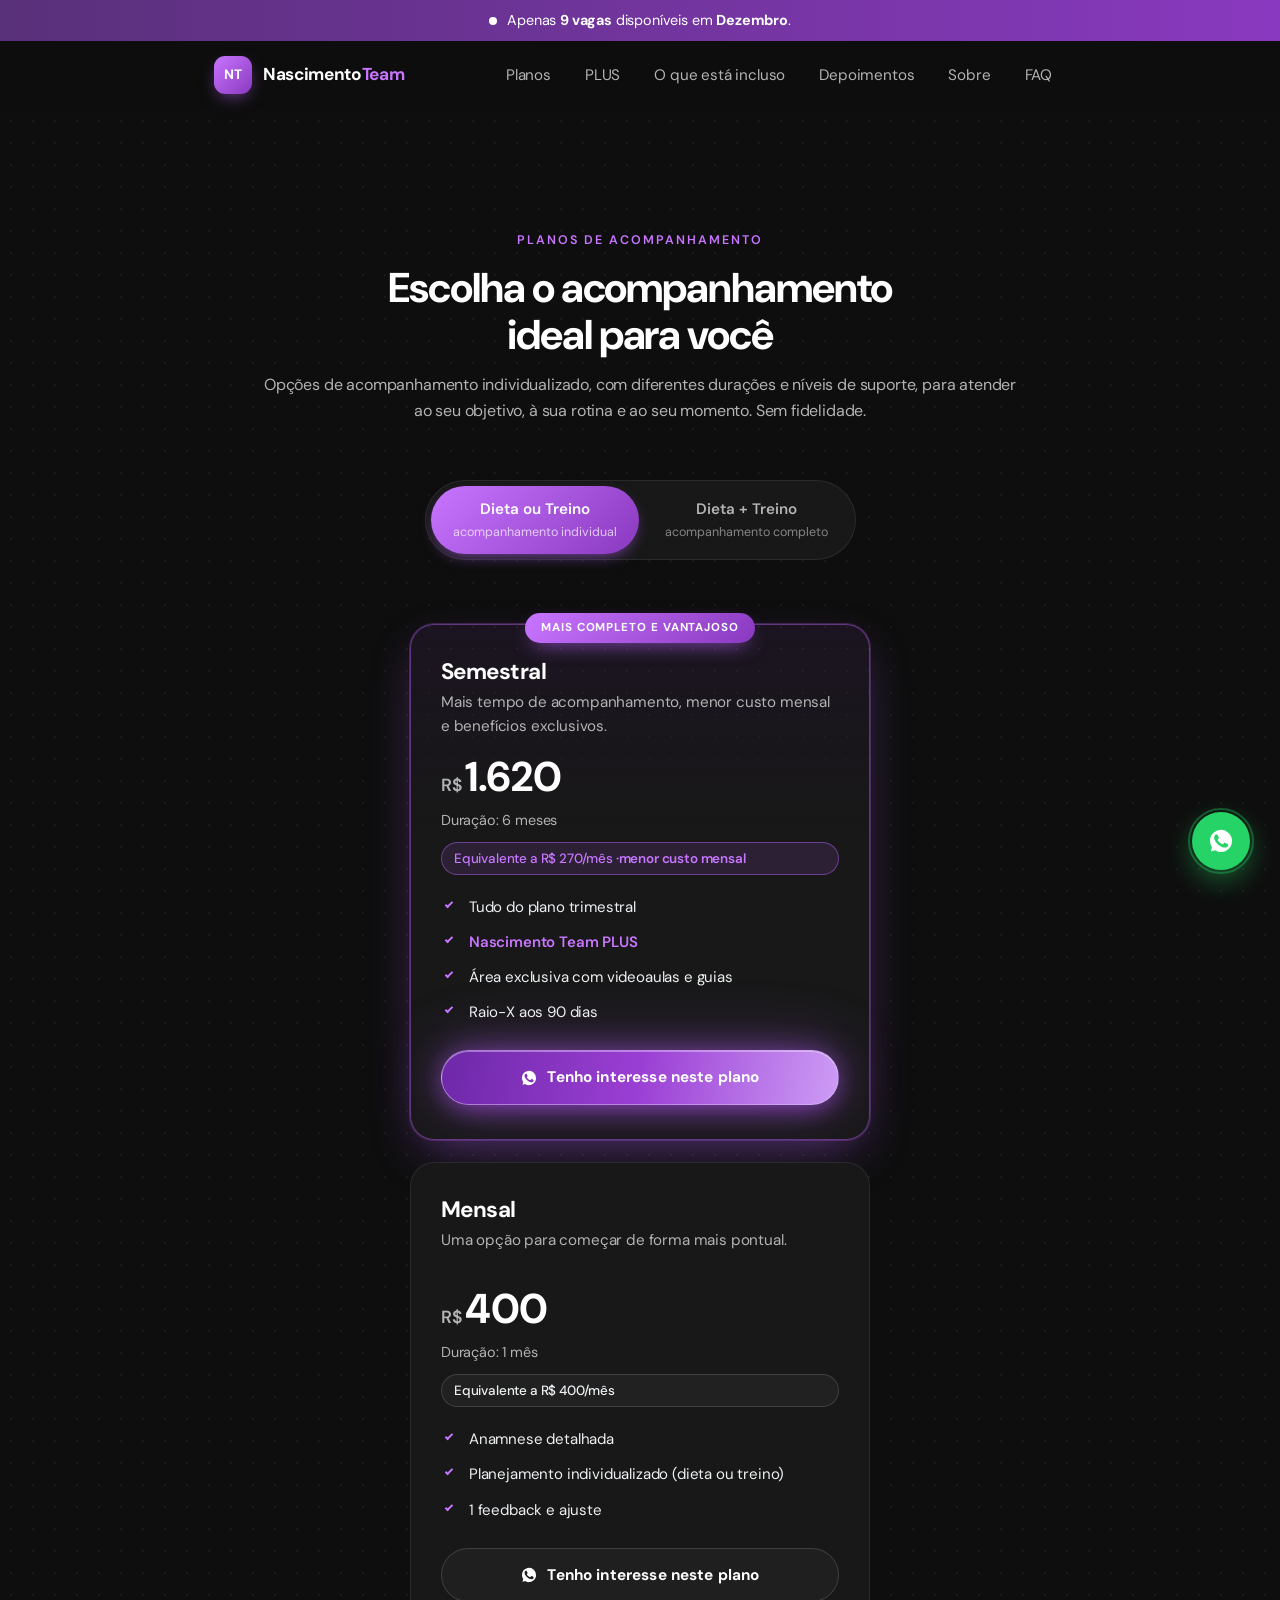
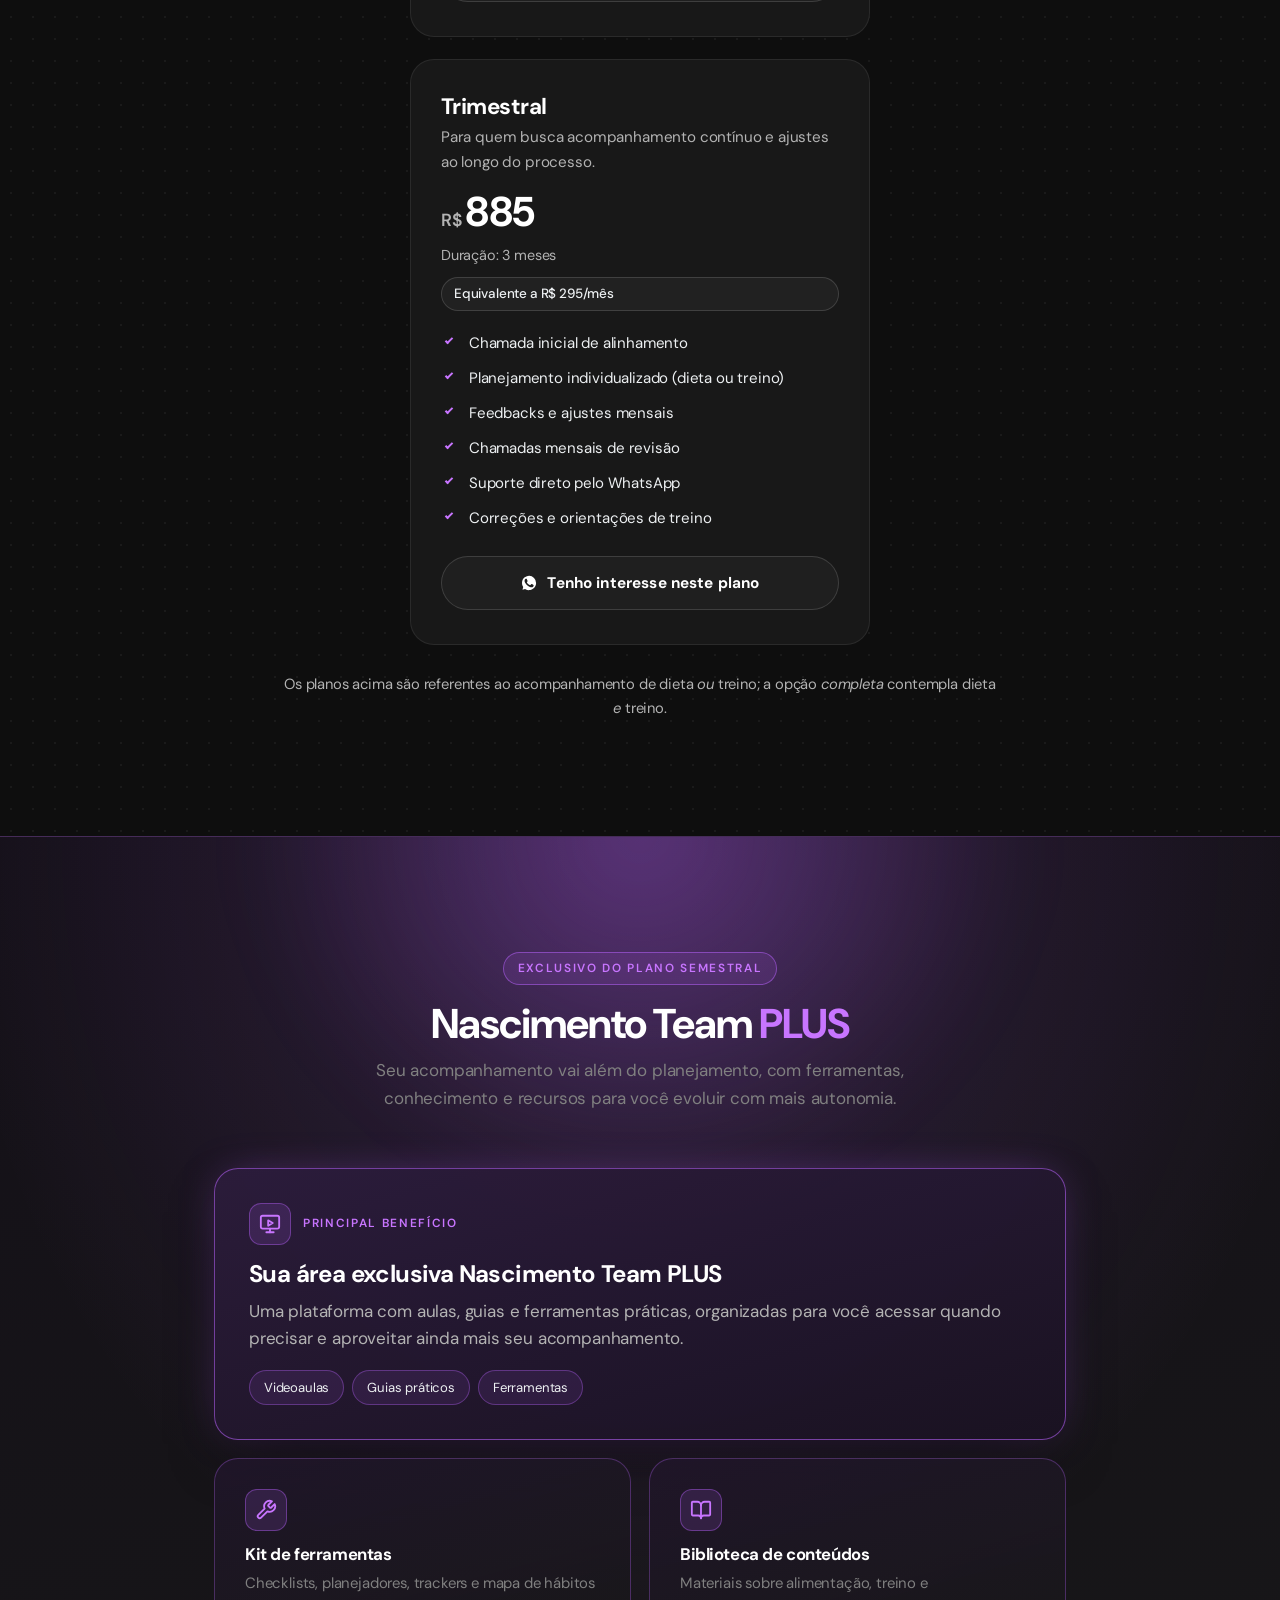
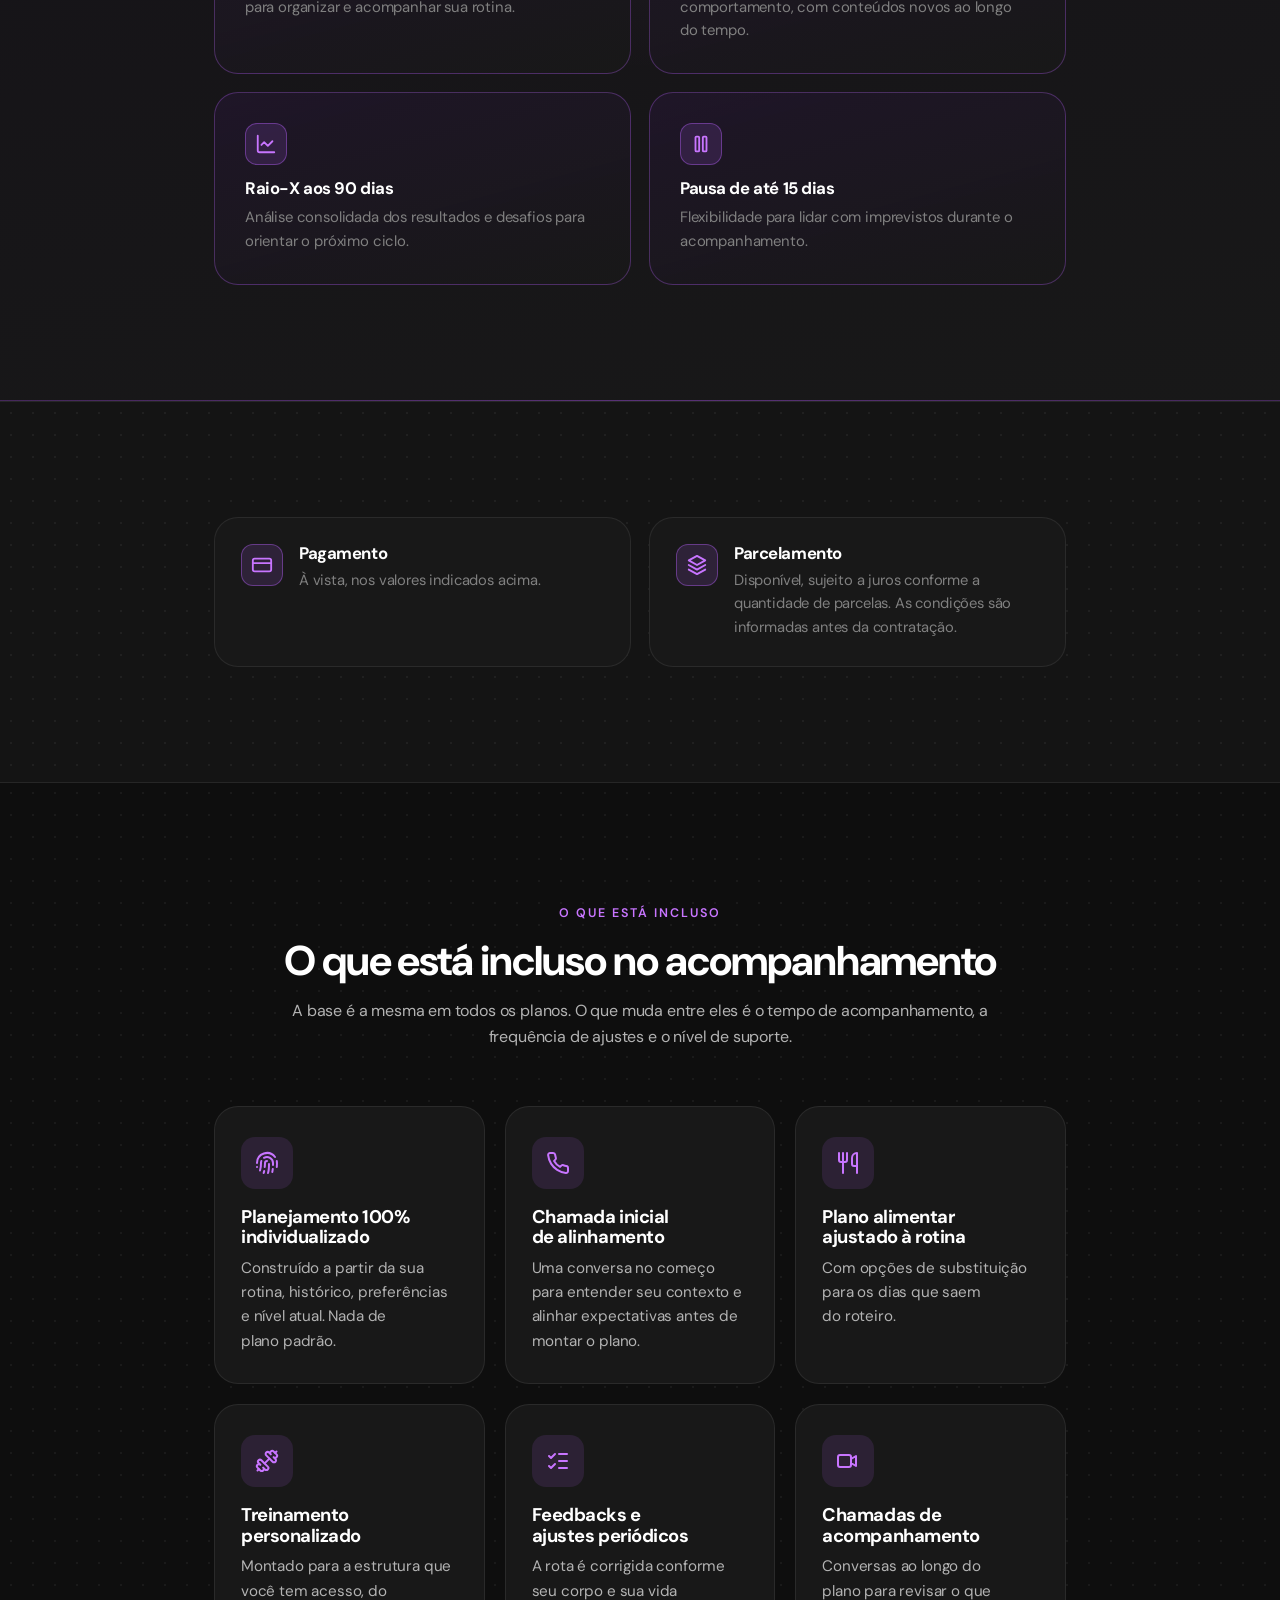
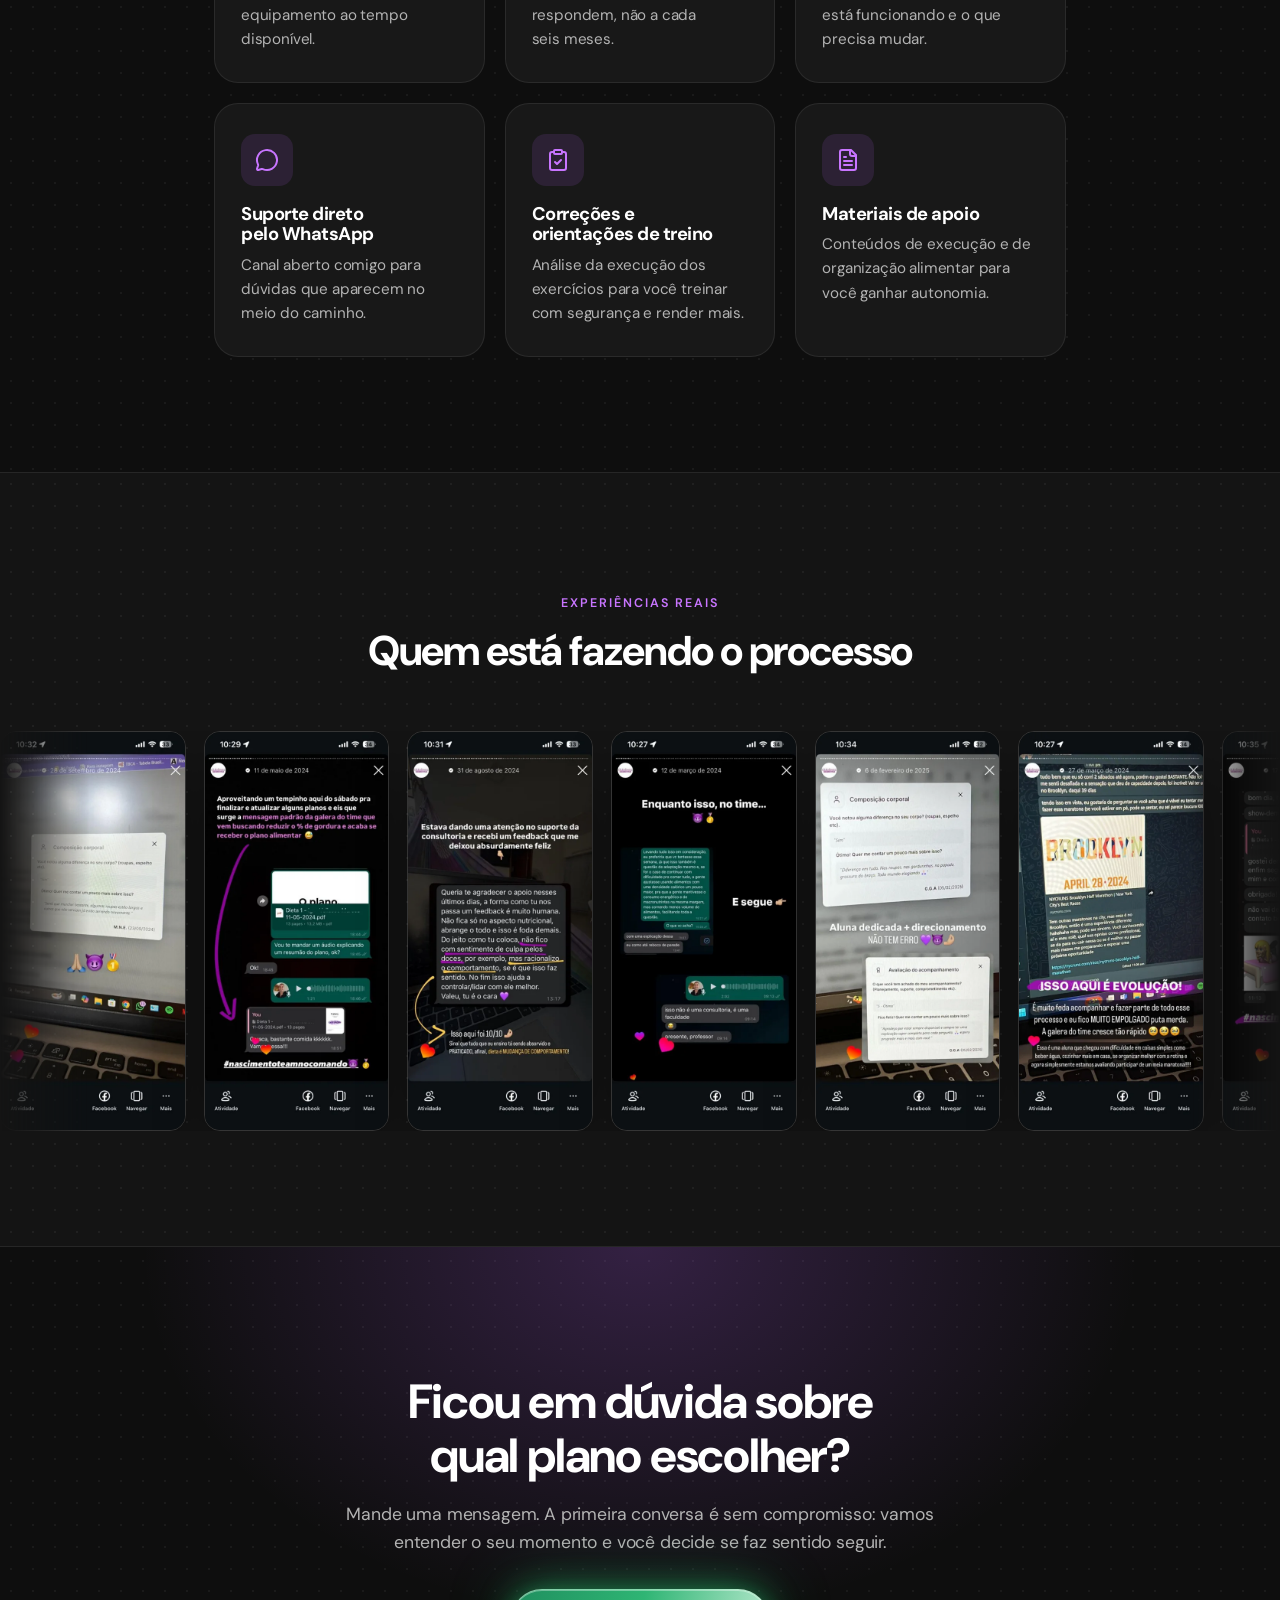
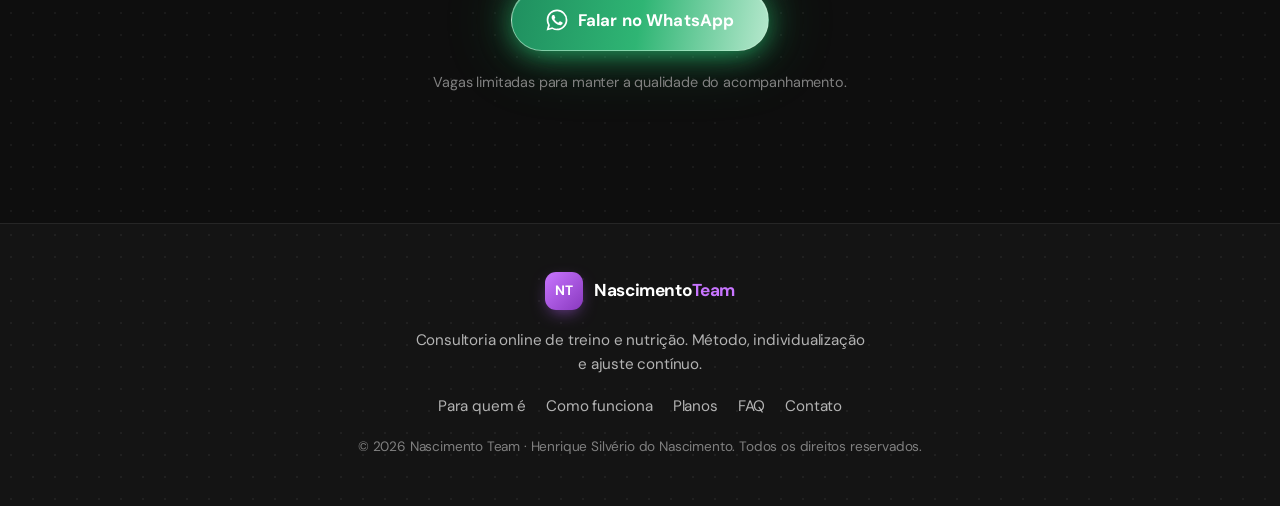
==== commit c28deea8: "Reformula a /planos para facilitar a comparação e a decisão A página é enviada depois da conversa, e" ====
--- a/planos.html
+++ b/planos.html
@@ -8,6 +8,10 @@
   <meta name="theme-color" content="#0e0e0e" />
   <link rel="canonical" href="https://nascimentoteam.com.br/planos" />
 
+  <!-- A página é enviada por link direto, não deve ser encontrada por busca.
+       Também não está no sitemap.xml nem é linkada pela home. -->
+  <meta name="robots" content="noindex, follow" />
+
   <!-- Open Graph / social -->
   <meta property="og:type" content="website" />
   <meta property="og:url" content="https://nascimentoteam.com.br/planos" />
@@ -44,10 +48,10 @@
       </a>
 
       <nav class="nav" id="primaryNav" aria-label="Navegação principal">
-        <a href="#recebe">O que você recebe</a>
+        <a href="#planos">Planos</a>
         <a href="#plus">PLUS</a>
-        <a href="./planos" aria-current="page">Planos</a>
-        <a href="./#para-quem">Para quem é</a>
+        <a href="#recebe">O que está incluso</a>
+        <a href="#depoimentos">Depoimentos</a>
         <a href="./#sobre">Sobre</a>
         <a href="./#faq">FAQ</a>
       </nav>
@@ -66,76 +70,138 @@
         <!-- =========================================================== -->
     <!-- 1. O QUE VOCÊ RECEBE                                         -->
     <!-- =========================================================== -->
-<section class="section" id="recebe">
+    <!-- =========================================================== -->
+    <!-- 1. PLANOS E VALORES                                       -->
+    <!-- =========================================================== -->
+    <section class="section" id="planos">
       <div class="container">
         <header class="section-head section-head--center reveal">
-          <span class="eyebrow">O que está incluso</span>
-          <h2>O que você recebe</h2>
-          <p class="section-head__note">O acompanhamento é o mesmo em todos os planos. O que muda, mais à frente, é o tempo e o nível de suporte.</p>
+          <span class="eyebrow">Planos de acompanhamento</span>
+          <h1>Escolha o acompanhamento ideal para você</h1>
+          <p class="section-head__note">Opções de acompanhamento individualizado, com diferentes durações e níveis de suporte, para atender ao seu objetivo, à sua rotina e ao seu momento. Sem fidelidade.</p>
         </header>
 
-        <div class="features">
-          <article class="feature reveal">
-            <span class="feature__icon" aria-hidden="true"><svg viewBox="0 0 24 24" width="24" height="24" fill="none" stroke="currentColor" stroke-width="2" stroke-linecap="round" stroke-linejoin="round"><path d="M12 10a2 2 0 0 0-2 2c0 1.02-.1 2.51-.26 4"/><path d="M14 13.12c0 2.38 0 6.38-1 8.88"/><path d="M17.29 21.02c.12-.6.43-2.3.5-3.02"/><path d="M2 12a10 10 0 0 1 18-6"/><path d="M2 16h.01"/><path d="M21.8 16c.2-2 .131-5.354 0-6"/><path d="M5 19.5C5.5 18 6 15 6 12a6 6 0 0 1 .34-2"/><path d="M8.65 22c.21-.66.45-1.32.57-2"/><path d="M9 6.8a6 6 0 0 1 9 5.2v2"/></svg></span>
-            <h3>Planejamento 100% individualizado</h3>
-            <p>Construído a partir da sua rotina, histórico, preferências e nível atual. Nada de plano padrão.</p>
-          </article>
-
-          <article class="feature reveal">
-            <span class="feature__icon" aria-hidden="true"><svg viewBox="0 0 24 24" width="24" height="24" fill="none" stroke="currentColor" stroke-width="2" stroke-linecap="round" stroke-linejoin="round"><path d="M22 16.92v3a2 2 0 0 1-2.18 2 19.79 19.79 0 0 1-8.63-3.07 19.5 19.5 0 0 1-6-6 19.79 19.79 0 0 1-3.07-8.67A2 2 0 0 1 4.11 2h3a2 2 0 0 1 2 1.72 12.84 12.84 0 0 0 .7 2.81 2 2 0 0 1-.45 2.11L8.09 9.91a16 16 0 0 0 6 6l1.27-1.27a2 2 0 0 1 2.11-.45 12.84 12.84 0 0 0 2.81.7A2 2 0 0 1 22 16.92z"/></svg></span>
-            <h3>Chamada inicial de alinhamento</h3>
-            <p>Uma conversa no começo para entender seu contexto e alinhar expectativas antes de montar o plano.</p>
-          </article>
-
-          <article class="feature reveal">
-            <span class="feature__icon" aria-hidden="true"><svg viewBox="0 0 24 24" width="24" height="24" fill="none" stroke="currentColor" stroke-width="2" stroke-linecap="round" stroke-linejoin="round"><path d="M3 2v7c0 1.1.9 2 2 2h4a2 2 0 0 0 2-2V2"/> <path d="M7 2v20"/> <path d="M21 15V2a5 5 0 0 0-5 5v6c0 1.1.9 2 2 2h3Zm0 0v7"/></svg></span>
-            <h3>Plano alimentar ajustado à rotina</h3>
-            <p>Com opções de substituição para os dias que saem do roteiro.</p>
-          </article>
-
-          <article class="feature reveal">
-            <span class="feature__icon" aria-hidden="true"><svg viewBox="0 0 24 24" width="24" height="24" fill="none" stroke="currentColor" stroke-width="2" stroke-linecap="round" stroke-linejoin="round"><path d="M17.596 12.768a2 2 0 1 0 2.829-2.829l-1.768-1.767a2 2 0 0 0 2.828-2.829l-2.828-2.828a2 2 0 0 0-2.829 2.828l-1.767-1.768a2 2 0 1 0-2.829 2.829z"/> <path d="m2.5 21.5 1.4-1.4"/> <path d="m20.1 3.9 1.4-1.4"/> <path d="M5.343 21.485a2 2 0 1 0 2.829-2.828l1.767 1.768a2 2 0 1 0 2.829-2.829l-6.364-6.364a2 2 0 1 0-2.829 2.829l1.768 1.767a2 2 0 0 0-2.828 2.829z"/> <path d="m9.6 14.4 4.8-4.8"/></svg></span>
-            <h3>Treinamento personalizado</h3>
-            <p>Montado para a estrutura que você tem acesso, do equipamento ao tempo disponível.</p>
-          </article>
-
-          <article class="feature reveal">
-            <span class="feature__icon" aria-hidden="true"><svg viewBox="0 0 24 24" width="24" height="24" fill="none" stroke="currentColor" stroke-width="2" stroke-linecap="round" stroke-linejoin="round"><path d="M13 5h8"/> <path d="M13 12h8"/> <path d="M13 19h8"/> <path d="m3 17 2 2 4-4"/> <path d="m3 7 2 2 4-4"/></svg></span>
-            <h3>Feedbacks e ajustes periódicos</h3>
-            <p>A rota é corrigida conforme seu corpo e sua vida respondem, não a cada seis meses.</p>
-          </article>
-
-          <article class="feature reveal">
-            <span class="feature__icon" aria-hidden="true"><svg viewBox="0 0 24 24" width="24" height="24" fill="none" stroke="currentColor" stroke-width="2" stroke-linecap="round" stroke-linejoin="round"><path d="M15 10l5-3v10l-5-3v-4Z"/><rect x="2" y="6" width="13" height="12" rx="2"/></svg></span>
-            <h3>Chamadas de acompanhamento</h3>
-            <p>Conversas ao longo do plano para revisar o que está funcionando e o que precisa mudar.</p>
-          </article>
-
-          <article class="feature reveal">
-            <span class="feature__icon" aria-hidden="true"><svg viewBox="0 0 24 24" width="24" height="24" fill="none" stroke="currentColor" stroke-width="2" stroke-linecap="round" stroke-linejoin="round"><path d="M2.992 16.342a2 2 0 0 1 .094 1.167l-1.065 3.29a1 1 0 0 0 1.236 1.168l3.413-.998a2 2 0 0 1 1.099.092 10 10 0 1 0-4.777-4.719"/></svg></span>
-            <h3>Suporte direto pelo WhatsApp</h3>
-            <p>Canal aberto comigo para dúvidas que aparecem no meio do caminho.</p>
-          </article>
-
-          <article class="feature reveal">
-            <span class="feature__icon" aria-hidden="true"><svg viewBox="0 0 24 24" width="24" height="24" fill="none" stroke="currentColor" stroke-width="2" stroke-linecap="round" stroke-linejoin="round"><rect width="8" height="4" x="8" y="2" rx="1" ry="1"/><path d="M16 4h2a2 2 0 0 1 2 2v14a2 2 0 0 1-2 2H6a2 2 0 0 1-2-2V6a2 2 0 0 1 2-2h2"/><path d="m9 14 2 2 4-4"/></svg></span>
-            <h3>Correções e orientações de treino</h3>
-            <p>Análise da execução dos exercícios para você treinar com segurança e render mais.</p>
-          </article>
-
-          <article class="feature reveal">
-            <span class="feature__icon" aria-hidden="true"><svg viewBox="0 0 24 24" width="24" height="24" fill="none" stroke="currentColor" stroke-width="2" stroke-linecap="round" stroke-linejoin="round"><path d="M15 2H6a2 2 0 0 0-2 2v16a2 2 0 0 0 2 2h12a2 2 0 0 0 2-2V7Z"/><path d="M14 2v4a2 2 0 0 0 2 2h4"/><path d="M10 9H8"/><path d="M16 13H8"/><path d="M16 17H8"/></svg></span>
-            <h3>Materiais de apoio</h3>
-            <p>Conteúdos de execução e de organização alimentar para você ganhar autonomia.</p>
-          </article>
-        </div>
-      </div>
-    </section>
-
-    <!-- =========================================================== -->
-    <!-- 2. NASCIMENTO TEAM PLUS                                      -->
-    <!-- =========================================================== -->
-<section class="section plus" id="plus">
+        <div class="plan-switch reveal" role="tablist" aria-label="Tipo de acompanhamento">
+          <span class="plan-switch__thumb" aria-hidden="true"></span>
+          <button class="plan-switch__btn is-active" type="button" role="tab" aria-selected="true" data-plan-tab="individual">Dieta ou Treino <span>acompanhamento individual</span></button>
+          <button class="plan-switch__btn" type="button" role="tab" aria-selected="false" data-plan-tab="completo">Dieta + Treino <span>acompanhamento completo</span></button>
+        </div>
+
+        <!-- Grupo: Dieta OU Treino -->
+        <div data-plan-group="individual">
+          <div class="plans">
+            <article class="plan" data-plan-total="R$ 400" data-plan-month="R$ 400" data-plan-duration="1 mês">
+              <h3 class="plan__name">Mensal</h3>
+              <p class="plan__tagline">Uma opção para começar de forma mais pontual.</p>
+              <div class="plan__price"><span class="plan__currency">R$</span><span class="plan__value">400</span></div>
+              <p class="plan__term">Duração: 1 mês</p>
+              <p class="plan__equiv">Equivalente a R$ 400/mês</p>
+              <ul class="plan__list">
+                <li class="is-in">Anamnese detalhada</li>
+                <li class="is-in">Planejamento individualizado (dieta ou treino)</li>
+                <li class="is-in">1 feedback e ajuste</li>
+              </ul>
+              <a href="#contato" class="btn btn--ghost btn--block btn--wa" data-wa>
+                <svg viewBox="0 0 24 24" width="18" height="18" aria-hidden="true"><path fill="currentColor" d="M17.47 14.38c-.3-.15-1.74-.86-2-.96-.27-.1-.46-.15-.66.15-.2.3-.76.95-.93 1.15-.17.2-.34.22-.64.07-.3-.15-1.25-.46-2.38-1.47-.88-.78-1.47-1.75-1.64-2.05-.17-.3-.02-.46.13-.6.13-.13.3-.34.45-.51.15-.17.2-.3.3-.5.1-.2.05-.37-.02-.52-.08-.15-.66-1.6-.9-2.18-.24-.57-.48-.5-.66-.5l-.57-.01c-.2 0-.52.07-.8.37-.27.3-1.04 1.02-1.04 2.48 0 1.46 1.07 2.88 1.22 3.08.15.2 2.1 3.2 5.08 4.49.71.3 1.26.49 1.69.63.71.22 1.36.19 1.87.12.57-.09 1.74-.71 1.99-1.4.24-.69.24-1.28.17-1.4-.07-.12-.27-.2-.57-.35ZM12.04 21.5h-.01a9.4 9.4 0 0 1-4.8-1.32l-.34-.2-3.56.93.95-3.47-.22-.36a9.38 9.38 0 0 1-1.44-5A9.43 9.43 0 0 1 18.7 5.3a9.37 9.37 0 0 1 2.76 6.67c0 5.2-4.23 9.43-9.42 9.43Z"/></svg>
+                Tenho interesse neste plano
+              </a>
+            </article>
+
+            <article class="plan" data-plan-total="R$ 885" data-plan-month="R$ 295" data-plan-duration="3 meses">
+              <h3 class="plan__name">Trimestral</h3>
+              <p class="plan__tagline">Para quem busca acompanhamento contínuo e ajustes ao longo do processo.</p>
+              <div class="plan__price"><span class="plan__currency">R$</span><span class="plan__value">885</span></div>
+              <p class="plan__term">Duração: 3 meses</p>
+              <p class="plan__equiv">Equivalente a R$ 295/mês</p>
+              <ul class="plan__list">
+                <li class="is-in">Chamada inicial de alinhamento</li>
+                <li class="is-in">Planejamento individualizado (dieta ou treino)</li>
+                <li class="is-in">Feedbacks e ajustes mensais</li>
+                <li class="is-in">Chamadas mensais de revisão</li>
+                <li class="is-in">Suporte direto pelo WhatsApp</li>
+                <li class="is-in">Correções e orientações de treino</li>
+              </ul>
+              <a href="#contato" class="btn btn--ghost btn--block btn--wa" data-wa>
+                <svg viewBox="0 0 24 24" width="18" height="18" aria-hidden="true"><path fill="currentColor" d="M17.47 14.38c-.3-.15-1.74-.86-2-.96-.27-.1-.46-.15-.66.15-.2.3-.76.95-.93 1.15-.17.2-.34.22-.64.07-.3-.15-1.25-.46-2.38-1.47-.88-.78-1.47-1.75-1.64-2.05-.17-.3-.02-.46.13-.6.13-.13.3-.34.45-.51.15-.17.2-.3.3-.5.1-.2.05-.37-.02-.52-.08-.15-.66-1.6-.9-2.18-.24-.57-.48-.5-.66-.5l-.57-.01c-.2 0-.52.07-.8.37-.27.3-1.04 1.02-1.04 2.48 0 1.46 1.07 2.88 1.22 3.08.15.2 2.1 3.2 5.08 4.49.71.3 1.26.49 1.69.63.71.22 1.36.19 1.87.12.57-.09 1.74-.71 1.99-1.4.24-.69.24-1.28.17-1.4-.07-.12-.27-.2-.57-.35ZM12.04 21.5h-.01a9.4 9.4 0 0 1-4.8-1.32l-.34-.2-3.56.93.95-3.47-.22-.36a9.38 9.38 0 0 1-1.44-5A9.43 9.43 0 0 1 18.7 5.3a9.37 9.37 0 0 1 2.76 6.67c0 5.2-4.23 9.43-9.42 9.43Z"/></svg>
+                Tenho interesse neste plano
+              </a>
+            </article>
+
+            <article class="plan plan--featured" data-plan-total="R$ 1.620" data-plan-month="R$ 270" data-plan-duration="6 meses">
+              <span class="plan__badge">Mais completo e vantajoso</span>
+              <h3 class="plan__name">Semestral</h3>
+              <p class="plan__tagline">Mais tempo de acompanhamento, menor custo mensal e benefícios exclusivos.</p>
+              <div class="plan__price"><span class="plan__currency">R$</span><span class="plan__value">1.620</span></div>
+              <p class="plan__term">Duração: 6 meses</p>
+              <p class="plan__equiv plan__equiv--best">Equivalente a R$ 270/mês <b>menor custo mensal</b></p>
+              <ul class="plan__list">
+                <li class="is-in">Tudo do plano trimestral</li>
+                <li class="is-in is-plus">Nascimento Team PLUS</li>
+                <li class="is-in">Área exclusiva com videoaulas e guias</li>
+                <li class="is-in">Raio-X aos 90 dias</li>
+              </ul>
+              <a href="#contato" class="btn btn--primary btn--block btn--wa" data-wa>
+                <svg viewBox="0 0 24 24" width="18" height="18" aria-hidden="true"><path fill="currentColor" d="M17.47 14.38c-.3-.15-1.74-.86-2-.96-.27-.1-.46-.15-.66.15-.2.3-.76.95-.93 1.15-.17.2-.34.22-.64.07-.3-.15-1.25-.46-2.38-1.47-.88-.78-1.47-1.75-1.64-2.05-.17-.3-.02-.46.13-.6.13-.13.3-.34.45-.51.15-.17.2-.3.3-.5.1-.2.05-.37-.02-.52-.08-.15-.66-1.6-.9-2.18-.24-.57-.48-.5-.66-.5l-.57-.01c-.2 0-.52.07-.8.37-.27.3-1.04 1.02-1.04 2.48 0 1.46 1.07 2.88 1.22 3.08.15.2 2.1 3.2 5.08 4.49.71.3 1.26.49 1.69.63.71.22 1.36.19 1.87.12.57-.09 1.74-.71 1.99-1.4.24-.69.24-1.28.17-1.4-.07-.12-.27-.2-.57-.35ZM12.04 21.5h-.01a9.4 9.4 0 0 1-4.8-1.32l-.34-.2-3.56.93.95-3.47-.22-.36a9.38 9.38 0 0 1-1.44-5A9.43 9.43 0 0 1 18.7 5.3a9.37 9.37 0 0 1 2.76 6.67c0 5.2-4.23 9.43-9.42 9.43Z"/></svg>
+                Tenho interesse neste plano
+              </a>
+            </article>
+          </div>
+        </div>
+
+        <!-- Grupo: Dieta E Treino (completo) -->
+        <div data-plan-group="completo" class="is-hidden">
+          <p class="plans__intro">Dieta e treino não se separam. Para os <strong>melhores resultados possíveis</strong>, o ideal é ter alguém controlando todas as variáveis de forma precisa e sinérgica, com nutrição e treinamento alinhados.</p>
+          <div class="plans plans--2">
+            <article class="plan" data-plan-total="R$ 1.545" data-plan-month="R$ 515" data-plan-duration="3 meses">
+              <h3 class="plan__name">Trimestral</h3>
+              <p class="plan__tagline">Dieta e treino juntos, com acompanhamento contínuo de 3 meses.</p>
+              <div class="plan__price"><span class="plan__currency">R$</span><span class="plan__value">1.545</span></div>
+              <p class="plan__term">Duração: 3 meses</p>
+              <p class="plan__equiv">Equivalente a R$ 515/mês</p>
+              <ul class="plan__list">
+                <li class="is-in">Chamada inicial de alinhamento</li>
+                <li class="is-in">Planejamento individualizado (dieta e treino)</li>
+                <li class="is-in">Feedbacks e ajustes mensais</li>
+                <li class="is-in">Chamadas mensais de revisão</li>
+                <li class="is-in">Suporte direto pelo WhatsApp</li>
+                <li class="is-in">Correções e orientações de treino</li>
+              </ul>
+              <a href="#contato" class="btn btn--ghost btn--block btn--wa" data-wa>
+                <svg viewBox="0 0 24 24" width="18" height="18" aria-hidden="true"><path fill="currentColor" d="M17.47 14.38c-.3-.15-1.74-.86-2-.96-.27-.1-.46-.15-.66.15-.2.3-.76.95-.93 1.15-.17.2-.34.22-.64.07-.3-.15-1.25-.46-2.38-1.47-.88-.78-1.47-1.75-1.64-2.05-.17-.3-.02-.46.13-.6.13-.13.3-.34.45-.51.15-.17.2-.3.3-.5.1-.2.05-.37-.02-.52-.08-.15-.66-1.6-.9-2.18-.24-.57-.48-.5-.66-.5l-.57-.01c-.2 0-.52.07-.8.37-.27.3-1.04 1.02-1.04 2.48 0 1.46 1.07 2.88 1.22 3.08.15.2 2.1 3.2 5.08 4.49.71.3 1.26.49 1.69.63.71.22 1.36.19 1.87.12.57-.09 1.74-.71 1.99-1.4.24-.69.24-1.28.17-1.4-.07-.12-.27-.2-.57-.35ZM12.04 21.5h-.01a9.4 9.4 0 0 1-4.8-1.32l-.34-.2-3.56.93.95-3.47-.22-.36a9.38 9.38 0 0 1-1.44-5A9.43 9.43 0 0 1 18.7 5.3a9.37 9.37 0 0 1 2.76 6.67c0 5.2-4.23 9.43-9.42 9.43Z"/></svg>
+                Tenho interesse neste plano
+              </a>
+            </article>
+
+            <article class="plan plan--featured" data-plan-total="R$ 2.700" data-plan-month="R$ 450" data-plan-duration="6 meses">
+              <span class="plan__badge">Mais completo e vantajoso</span>
+              <h3 class="plan__name">Semestral</h3>
+              <p class="plan__tagline">Mais tempo de acompanhamento, menor custo mensal e benefícios exclusivos.</p>
+              <div class="plan__price"><span class="plan__currency">R$</span><span class="plan__value">2.700</span></div>
+              <p class="plan__term">Duração: 6 meses</p>
+              <p class="plan__equiv plan__equiv--best">Equivalente a R$ 450/mês <b>menor custo mensal</b></p>
+              <ul class="plan__list">
+                <li class="is-in">Tudo do plano trimestral</li>
+                <li class="is-in is-plus">Nascimento Team PLUS</li>
+                <li class="is-in">Área exclusiva com videoaulas e guias</li>
+                <li class="is-in">Raio-X aos 90 dias</li>
+              </ul>
+              <a href="#contato" class="btn btn--primary btn--block btn--wa" data-wa>
+                <svg viewBox="0 0 24 24" width="18" height="18" aria-hidden="true"><path fill="currentColor" d="M17.47 14.38c-.3-.15-1.74-.86-2-.96-.27-.1-.46-.15-.66.15-.2.3-.76.95-.93 1.15-.17.2-.34.22-.64.07-.3-.15-1.25-.46-2.38-1.47-.88-.78-1.47-1.75-1.64-2.05-.17-.3-.02-.46.13-.6.13-.13.3-.34.45-.51.15-.17.2-.3.3-.5.1-.2.05-.37-.02-.52-.08-.15-.66-1.6-.9-2.18-.24-.57-.48-.5-.66-.5l-.57-.01c-.2 0-.52.07-.8.37-.27.3-1.04 1.02-1.04 2.48 0 1.46 1.07 2.88 1.22 3.08.15.2 2.1 3.2 5.08 4.49.71.3 1.26.49 1.69.63.71.22 1.36.19 1.87.12.57-.09 1.74-.71 1.99-1.4.24-.69.24-1.28.17-1.4-.07-.12-.27-.2-.57-.35ZM12.04 21.5h-.01a9.4 9.4 0 0 1-4.8-1.32l-.34-.2-3.56.93.95-3.47-.22-.36a9.38 9.38 0 0 1-1.44-5A9.43 9.43 0 0 1 18.7 5.3a9.37 9.37 0 0 1 2.76 6.67c0 5.2-4.23 9.43-9.42 9.43Z"/></svg>
+                Tenho interesse neste plano
+              </a>
+            </article>
+          </div>
+        </div>
+
+        <p class="plans__note">Os planos acima são referentes ao acompanhamento de dieta <em>ou</em> treino; a opção <em>completa</em> contempla dieta <em>e</em> treino.</p>
+      </div>
+    </section>
+
+
+    <!-- =========================================================== -->
+    <!-- 2. NASCIMENTO TEAM PLUS                                   -->
+    <!-- =========================================================== -->
+    <section class="section plus" id="plus">
       <div class="plus__glow" aria-hidden="true"></div>
       <div class="container">
         <header class="section-head section-head--center reveal">
@@ -188,120 +254,156 @@
     </section>
 
     <!-- =========================================================== -->
-    <!-- 3. PLANOS E VALORES                                          -->
-    <!-- =========================================================== -->
-<section class="section section--alt" id="planos">
+    <!-- 3. PAGAMENTO E PARCELAMENTO                               -->
+    <!-- =========================================================== -->
+    <section class="section section--alt" id="pagamento">
+      <div class="container">
+        <div class="pay-grid reveal">
+          <article class="pay-item">
+            <span class="pay-item__icon" aria-hidden="true"><svg viewBox="0 0 24 24" width="22" height="22" fill="none" stroke="currentColor" stroke-width="2" stroke-linecap="round" stroke-linejoin="round"><rect x="2" y="5" width="20" height="14" rx="2"/><path d="M2 10h20"/></svg></span>
+            <div>
+              <h3>Pagamento</h3>
+              <p>À vista, nos valores indicados acima.</p>
+            </div>
+          </article>
+
+          <article class="pay-item">
+            <span class="pay-item__icon" aria-hidden="true"><svg viewBox="0 0 24 24" width="22" height="22" fill="none" stroke="currentColor" stroke-width="2" stroke-linecap="round" stroke-linejoin="round"><path d="m12 2 9 5-9 5-9-5 9-5Z"/><path d="m3 12 9 5 9-5"/><path d="m3 17 9 5 9-5"/></svg></span>
+            <div>
+              <h3>Parcelamento</h3>
+              <p>Disponível, sujeito a juros conforme a quantidade de parcelas. As condições são informadas antes da contratação.</p>
+            </div>
+          </article>
+        </div>
+      </div>
+    </section>
+
+
+    <!-- =========================================================== -->
+    <!-- 4. O QUE ESTÁ INCLUSO                                     -->
+    <!-- =========================================================== -->
+    <section class="section" id="recebe">
       <div class="container">
         <header class="section-head section-head--center reveal">
-          <span class="eyebrow">Planos</span>
-          <h1>Planos e valores</h1>
-          <p class="section-head__note">Um acompanhamento, diferentes níveis de suporte. O método é o mesmo em todos os planos, o que muda é o tempo de acompanhamento, a frequência de ajustes e o nível de suporte. Sem fidelidade.</p>
+          <span class="eyebrow">O que está incluso</span>
+          <h2>O que está incluso no acompanhamento</h2>
+          <p class="section-head__note">A base é a mesma em todos os planos. O que muda entre eles é o tempo de acompanhamento, a frequência de ajustes e o nível de suporte.</p>
         </header>
 
-        <div class="plan-switch reveal" role="tablist" aria-label="Tipo de acompanhamento">
-          <span class="plan-switch__thumb" aria-hidden="true"></span>
-          <button class="plan-switch__btn is-active" type="button" role="tab" aria-selected="true" data-plan-tab="individual">Dieta ou Treino</button>
-          <button class="plan-switch__btn" type="button" role="tab" aria-selected="false" data-plan-tab="completo">Dieta + Treino <span>completo</span></button>
-        </div>
-
-        <!-- Grupo: Dieta OU Treino -->
-        <div data-plan-group="individual">
-          <div class="plans">
-            <article class="plan">
-              <h3 class="plan__name">Mensal</h3>
-              <p class="plan__tagline">Plano de entrada, para sentir o método de perto.</p>
-              <div class="plan__price"><span class="plan__currency">R$</span><span class="plan__value">400</span><span class="plan__period">/mês</span></div>
-              <ul class="plan__list">
-                <li class="is-in">Formulário de anamnese completo</li>
-                <li class="is-in">Planejamento individualizado</li>
-                <li class="is-in">1 feedback e ajuste</li>
-              </ul>
-              <a href="#contato" class="btn btn--ghost btn--block" data-wa>Entrar em contato</a>
-            </article>
-
-            <article class="plan">
-              <h3 class="plan__name">Trimestral</h3>
-              <p class="plan__tagline">O acompanhamento completo, com tempo para ver mudança real.</p>
-              <div class="plan__price"><span class="plan__currency">R$</span><span class="plan__value">295</span><span class="plan__period">/mês</span></div>
-              <p class="plan__cash">ou R$ 885 à vista</p>
-              <ul class="plan__list">
-                <li class="is-in">Chamada inicial de alinhamento</li>
-                <li class="is-in">Planejamento individualizado</li>
-                <li class="is-in">Feedbacks e ajustes mensais</li>
-                <li class="is-in">Chamadas mensais de revisão</li>
-                <li class="is-in">Suporte direto pelo WhatsApp</li>
-                <li class="is-in">Correções e orientações de treino</li>
-              </ul>
-              <a href="#contato" class="btn btn--ghost btn--block" data-wa>Entrar em contato</a>
-            </article>
-
-            <article class="plan plan--featured">
-              <span class="plan__badge">Mais vantajoso</span>
-              <h3 class="plan__name">Semestral</h3>
-              <p class="plan__tagline">Tudo do trimestral, mais os benefícios exclusivos.</p>
-              <div class="plan__price"><span class="plan__currency">R$</span><span class="plan__value">270</span><span class="plan__period">/mês</span></div>
-              <p class="plan__cash">ou R$ 1.620 à vista</p>
-              <span class="plan__best">Menor investimento mensal entre os planos.</span>
-              <ul class="plan__list">
-                <li class="is-in">Tudo do Trimestral</li>
-                <li class="is-in is-plus">Nascimento Team PLUS</li>
-              </ul>
-              <p class="plan__plus">
-                <b>No PLUS entram:</b>
-                Área exclusiva com videoaulas, guias e ferramentas + kit de ferramentas + biblioteca de conteúdos + Raio-X aos 90 dias + pausa de 15 dias.
-              </p>
-              <a href="#contato" class="btn btn--primary btn--block" data-wa>Entrar em contato</a>
-            </article>
-          </div>
-        </div>
-
-        <!-- Grupo: Dieta E Treino (completo) -->
-        <div data-plan-group="completo" class="is-hidden">
-          <p class="plans__intro">Dieta e treino não se separam. Para os <strong>melhores resultados possíveis</strong>, o ideal é ter alguém controlando todas as variáveis de forma precisa e sinérgica, com nutrição e treinamento alinhados.</p>
-          <div class="plans plans--2">
-            <article class="plan">
-              <h3 class="plan__name">Trimestral</h3>
-              <p class="plan__tagline">Dieta + treino, com acompanhamento completo de 3 meses.</p>
-              <div class="plan__price"><span class="plan__currency">R$</span><span class="plan__value">515</span><span class="plan__period">/mês</span></div>
-              <p class="plan__cash">ou R$ 1.545 à vista</p>
-              <ul class="plan__list">
-                <li class="is-in">Chamada inicial de alinhamento</li>
-                <li class="is-in">Planejamento individualizado</li>
-                <li class="is-in">Feedbacks e ajustes mensais</li>
-                <li class="is-in">Chamadas mensais de revisão</li>
-                <li class="is-in">Suporte direto pelo WhatsApp</li>
-                <li class="is-in">Correções e orientações de treino</li>
-              </ul>
-              <a href="#contato" class="btn btn--ghost btn--block" data-wa>Entrar em contato</a>
-            </article>
-
-            <article class="plan plan--featured">
-              <span class="plan__badge">Mais vantajoso</span>
-              <h3 class="plan__name">Semestral</h3>
-              <p class="plan__tagline">Tudo do trimestral, mais os benefícios exclusivos.</p>
-              <div class="plan__price"><span class="plan__currency">R$</span><span class="plan__value">450</span><span class="plan__period">/mês</span></div>
-              <p class="plan__cash">ou R$ 2.700 à vista</p>
-              <span class="plan__best">Menor investimento mensal entre os planos.</span>
-              <ul class="plan__list">
-                <li class="is-in">Tudo do Trimestral</li>
-                <li class="is-in is-plus">Nascimento Team PLUS</li>
-              </ul>
-              <p class="plan__plus">
-                <b>No PLUS entram:</b>
-                Área exclusiva com videoaulas, guias e ferramentas + kit de ferramentas + biblioteca de conteúdos + Raio-X aos 90 dias + pausa de 15 dias.
-              </p>
-              <a href="#contato" class="btn btn--primary btn--block" data-wa>Entrar em contato</a>
-            </article>
-          </div>
-        </div>
-
-        <p class="plans__note">Parcelamento disponível, com incidência de juros conforme o número de parcelas. Os planos acima são referentes ao acompanhamento de dieta <em>ou</em> treino; a opção <em>completa</em> contempla dieta <em>e</em> treino.<br><a href="#contato" class="wa-inline" data-wa>Fale comigo no WhatsApp</a></p>
-
-      </div>
-    </section>
-
-    <!-- =========================================================== -->
-    <!-- CTA FINAL                                                    -->
+        <div class="features">
+          <article class="feature reveal">
+            <span class="feature__icon" aria-hidden="true"><svg viewBox="0 0 24 24" width="24" height="24" fill="none" stroke="currentColor" stroke-width="2" stroke-linecap="round" stroke-linejoin="round"><path d="M12 10a2 2 0 0 0-2 2c0 1.02-.1 2.51-.26 4"/><path d="M14 13.12c0 2.38 0 6.38-1 8.88"/><path d="M17.29 21.02c.12-.6.43-2.3.5-3.02"/><path d="M2 12a10 10 0 0 1 18-6"/><path d="M2 16h.01"/><path d="M21.8 16c.2-2 .131-5.354 0-6"/><path d="M5 19.5C5.5 18 6 15 6 12a6 6 0 0 1 .34-2"/><path d="M8.65 22c.21-.66.45-1.32.57-2"/><path d="M9 6.8a6 6 0 0 1 9 5.2v2"/></svg></span>
+            <h3>Planejamento 100% individualizado</h3>
+            <p>Construído a partir da sua rotina, histórico, preferências e nível atual. Nada de plano padrão.</p>
+          </article>
+
+          <article class="feature reveal">
+            <span class="feature__icon" aria-hidden="true"><svg viewBox="0 0 24 24" width="24" height="24" fill="none" stroke="currentColor" stroke-width="2" stroke-linecap="round" stroke-linejoin="round"><path d="M22 16.92v3a2 2 0 0 1-2.18 2 19.79 19.79 0 0 1-8.63-3.07 19.5 19.5 0 0 1-6-6 19.79 19.79 0 0 1-3.07-8.67A2 2 0 0 1 4.11 2h3a2 2 0 0 1 2 1.72 12.84 12.84 0 0 0 .7 2.81 2 2 0 0 1-.45 2.11L8.09 9.91a16 16 0 0 0 6 6l1.27-1.27a2 2 0 0 1 2.11-.45 12.84 12.84 0 0 0 2.81.7A2 2 0 0 1 22 16.92z"/></svg></span>
+            <h3>Chamada inicial de alinhamento</h3>
+            <p>Uma conversa no começo para entender seu contexto e alinhar expectativas antes de montar o plano.</p>
+          </article>
+
+          <article class="feature reveal">
+            <span class="feature__icon" aria-hidden="true"><svg viewBox="0 0 24 24" width="24" height="24" fill="none" stroke="currentColor" stroke-width="2" stroke-linecap="round" stroke-linejoin="round"><path d="M3 2v7c0 1.1.9 2 2 2h4a2 2 0 0 0 2-2V2"/> <path d="M7 2v20"/> <path d="M21 15V2a5 5 0 0 0-5 5v6c0 1.1.9 2 2 2h3Zm0 0v7"/></svg></span>
+            <h3>Plano alimentar ajustado à rotina</h3>
+            <p>Com opções de substituição para os dias que saem do roteiro.</p>
+          </article>
+
+          <article class="feature reveal">
+            <span class="feature__icon" aria-hidden="true"><svg viewBox="0 0 24 24" width="24" height="24" fill="none" stroke="currentColor" stroke-width="2" stroke-linecap="round" stroke-linejoin="round"><path d="M17.596 12.768a2 2 0 1 0 2.829-2.829l-1.768-1.767a2 2 0 0 0 2.828-2.829l-2.828-2.828a2 2 0 0 0-2.829 2.828l-1.767-1.768a2 2 0 1 0-2.829 2.829z"/> <path d="m2.5 21.5 1.4-1.4"/> <path d="m20.1 3.9 1.4-1.4"/> <path d="M5.343 21.485a2 2 0 1 0 2.829-2.828l1.767 1.768a2 2 0 1 0 2.829-2.829l-6.364-6.364a2 2 0 1 0-2.829 2.829l1.768 1.767a2 2 0 0 0-2.828 2.829z"/> <path d="m9.6 14.4 4.8-4.8"/></svg></span>
+            <h3>Treinamento personalizado</h3>
+            <p>Montado para a estrutura que você tem acesso, do equipamento ao tempo disponível.</p>
+          </article>
+
+          <article class="feature reveal">
+            <span class="feature__icon" aria-hidden="true"><svg viewBox="0 0 24 24" width="24" height="24" fill="none" stroke="currentColor" stroke-width="2" stroke-linecap="round" stroke-linejoin="round"><path d="M13 5h8"/> <path d="M13 12h8"/> <path d="M13 19h8"/> <path d="m3 17 2 2 4-4"/> <path d="m3 7 2 2 4-4"/></svg></span>
+            <h3>Feedbacks e ajustes periódicos</h3>
+            <p>A rota é corrigida conforme seu corpo e sua vida respondem, não a cada seis meses.</p>
+          </article>
+
+          <article class="feature reveal">
+            <span class="feature__icon" aria-hidden="true"><svg viewBox="0 0 24 24" width="24" height="24" fill="none" stroke="currentColor" stroke-width="2" stroke-linecap="round" stroke-linejoin="round"><path d="M15 10l5-3v10l-5-3v-4Z"/><rect x="2" y="6" width="13" height="12" rx="2"/></svg></span>
+            <h3>Chamadas de acompanhamento</h3>
+            <p>Conversas ao longo do plano para revisar o que está funcionando e o que precisa mudar.</p>
+          </article>
+
+          <article class="feature reveal">
+            <span class="feature__icon" aria-hidden="true"><svg viewBox="0 0 24 24" width="24" height="24" fill="none" stroke="currentColor" stroke-width="2" stroke-linecap="round" stroke-linejoin="round"><path d="M2.992 16.342a2 2 0 0 1 .094 1.167l-1.065 3.29a1 1 0 0 0 1.236 1.168l3.413-.998a2 2 0 0 1 1.099.092 10 10 0 1 0-4.777-4.719"/></svg></span>
+            <h3>Suporte direto pelo WhatsApp</h3>
+            <p>Canal aberto comigo para dúvidas que aparecem no meio do caminho.</p>
+          </article>
+
+          <article class="feature reveal">
+            <span class="feature__icon" aria-hidden="true"><svg viewBox="0 0 24 24" width="24" height="24" fill="none" stroke="currentColor" stroke-width="2" stroke-linecap="round" stroke-linejoin="round"><rect width="8" height="4" x="8" y="2" rx="1" ry="1"/><path d="M16 4h2a2 2 0 0 1 2 2v14a2 2 0 0 1-2 2H6a2 2 0 0 1-2-2V6a2 2 0 0 1 2-2h2"/><path d="m9 14 2 2 4-4"/></svg></span>
+            <h3>Correções e orientações de treino</h3>
+            <p>Análise da execução dos exercícios para você treinar com segurança e render mais.</p>
+          </article>
+
+          <article class="feature reveal">
+            <span class="feature__icon" aria-hidden="true"><svg viewBox="0 0 24 24" width="24" height="24" fill="none" stroke="currentColor" stroke-width="2" stroke-linecap="round" stroke-linejoin="round"><path d="M15 2H6a2 2 0 0 0-2 2v16a2 2 0 0 0 2 2h12a2 2 0 0 0 2-2V7Z"/><path d="M14 2v4a2 2 0 0 0 2 2h4"/><path d="M10 9H8"/><path d="M16 13H8"/><path d="M16 17H8"/></svg></span>
+            <h3>Materiais de apoio</h3>
+            <p>Conteúdos de execução e de organização alimentar para você ganhar autonomia.</p>
+          </article>
+        </div>
+      </div>
+    </section>
+
+    <!-- =========================================================== -->
+    <!-- 5. DEPOIMENTOS (o mesmo carrossel da home)                -->
+    <!-- =========================================================== -->
+    <section class="section section--alt" id="depoimentos">
+      <div class="container">
+        <header class="section-head section-head--center reveal">
+          <span class="eyebrow">Experiências reais</span>
+          <h2>Quem está fazendo o processo</h2>
+        </header>
+      </div>
+      <div class="marquee" data-marquee aria-label="Depoimentos de alunos">
+        <div class="marquee__track">
+          <img class="marquee__item" src="./img/depoimentos/depoimento-01.webp" alt="Depoimento de aluno da Nascimento Team" draggable="false" />
+          <img class="marquee__item" src="./img/depoimentos/depoimento-02.webp" alt="Depoimento de aluno da Nascimento Team" draggable="false" />
+          <img class="marquee__item" src="./img/depoimentos/depoimento-03.webp" alt="Depoimento de aluno da Nascimento Team" draggable="false" />
+          <img class="marquee__item" src="./img/depoimentos/depoimento-04.webp" alt="Depoimento de aluno da Nascimento Team" draggable="false" />
+          <img class="marquee__item" src="./img/depoimentos/depoimento-05.webp" alt="Depoimento de aluno da Nascimento Team" draggable="false" />
+          <img class="marquee__item" src="./img/depoimentos/depoimento-06.webp" alt="Depoimento de aluno da Nascimento Team" draggable="false" />
+          <img class="marquee__item" src="./img/depoimentos/depoimento-07.webp" alt="Depoimento de aluno da Nascimento Team" draggable="false" />
+          <img class="marquee__item" src="./img/depoimentos/depoimento-08.webp" alt="Depoimento de aluno da Nascimento Team" draggable="false" />
+          <img class="marquee__item" src="./img/depoimentos/depoimento-09.webp" alt="Depoimento de aluno da Nascimento Team" draggable="false" />
+          <img class="marquee__item" src="./img/depoimentos/depoimento-10.webp" alt="Depoimento de aluno da Nascimento Team" draggable="false" />
+          <img class="marquee__item" src="./img/depoimentos/depoimento-11.webp" alt="Depoimento de aluno da Nascimento Team" draggable="false" />
+          <img class="marquee__item" src="./img/depoimentos/depoimento-12.webp" alt="Depoimento de aluno da Nascimento Team" draggable="false" />
+          <img class="marquee__item" src="./img/depoimentos/depoimento-13.webp" alt="Depoimento de aluno da Nascimento Team" draggable="false" />
+          <img class="marquee__item" src="./img/depoimentos/depoimento-14.webp" alt="Depoimento de aluno da Nascimento Team" draggable="false" />
+          <img class="marquee__item" src="./img/depoimentos/depoimento-15.webp" alt="Depoimento de aluno da Nascimento Team" draggable="false" />
+          <img class="marquee__item" src="./img/depoimentos/depoimento-16.webp" alt="Depoimento de aluno da Nascimento Team" draggable="false" />
+          <img class="marquee__item" src="./img/depoimentos/depoimento-17.webp" alt="Depoimento de aluno da Nascimento Team" draggable="false" />
+          <img class="marquee__item" src="./img/depoimentos/depoimento-18.webp" alt="Depoimento de aluno da Nascimento Team" draggable="false" />
+          <img class="marquee__item" src="./img/depoimentos/depoimento-19.webp" alt="Depoimento de aluno da Nascimento Team" draggable="false" />
+          <img class="marquee__item" src="./img/depoimentos/depoimento-01.webp" alt="" aria-hidden="true" draggable="false" />
+          <img class="marquee__item" src="./img/depoimentos/depoimento-02.webp" alt="" aria-hidden="true" draggable="false" />
+          <img class="marquee__item" src="./img/depoimentos/depoimento-03.webp" alt="" aria-hidden="true" draggable="false" />
+          <img class="marquee__item" src="./img/depoimentos/depoimento-04.webp" alt="" aria-hidden="true" draggable="false" />
+          <img class="marquee__item" src="./img/depoimentos/depoimento-05.webp" alt="" aria-hidden="true" draggable="false" />
+          <img class="marquee__item" src="./img/depoimentos/depoimento-06.webp" alt="" aria-hidden="true" draggable="false" />
+          <img class="marquee__item" src="./img/depoimentos/depoimento-07.webp" alt="" aria-hidden="true" draggable="false" />
+          <img class="marquee__item" src="./img/depoimentos/depoimento-08.webp" alt="" aria-hidden="true" draggable="false" />
+          <img class="marquee__item" src="./img/depoimentos/depoimento-09.webp" alt="" aria-hidden="true" draggable="false" />
+          <img class="marquee__item" src="./img/depoimentos/depoimento-10.webp" alt="" aria-hidden="true" draggable="false" />
+          <img class="marquee__item" src="./img/depoimentos/depoimento-11.webp" alt="" aria-hidden="true" draggable="false" />
+          <img class="marquee__item" src="./img/depoimentos/depoimento-12.webp" alt="" aria-hidden="true" draggable="false" />
+          <img class="marquee__item" src="./img/depoimentos/depoimento-13.webp" alt="" aria-hidden="true" draggable="false" />
+          <img class="marquee__item" src="./img/depoimentos/depoimento-14.webp" alt="" aria-hidden="true" draggable="false" />
+          <img class="marquee__item" src="./img/depoimentos/depoimento-15.webp" alt="" aria-hidden="true" draggable="false" />
+          <img class="marquee__item" src="./img/depoimentos/depoimento-16.webp" alt="" aria-hidden="true" draggable="false" />
+          <img class="marquee__item" src="./img/depoimentos/depoimento-17.webp" alt="" aria-hidden="true" draggable="false" />
+          <img class="marquee__item" src="./img/depoimentos/depoimento-18.webp" alt="" aria-hidden="true" draggable="false" />
+          <img class="marquee__item" src="./img/depoimentos/depoimento-19.webp" alt="" aria-hidden="true" draggable="false" />
+        </div>
+      </div>
+    </section>
+
+    <!-- =========================================================== -->
+    <!-- 6. CTA FINAL                                              -->
     <!-- =========================================================== -->
     <section class="final-cta" id="contato">
       <div class="final-cta__glow" aria-hidden="true"></div>
--- a/styles.css
+++ b/styles.css
@@ -544,6 +544,27 @@
 .plan__value { font-size: 2.6rem; font-weight: 700; line-height: 1; }
 .plan__period { font-size: 0.95rem; color: var(--text-dim); }
 .plan__cash { margin-top: 4px; color: var(--text-dim); font-size: 0.85rem; }
+
+/* Na /planos o número grande é o valor TOTAL do plano. A duração e o
+   equivalente mensal vêm logo abaixo, para a comparação ficar direta. */
+.plan__term { margin-top: 6px; color: var(--text-muted); font-size: 0.9rem; }
+.plan__equiv {
+  display: inline-block; margin-top: 10px; padding: 5px 12px;
+  border-radius: 999px; border: 1px solid var(--border-strong);
+  background: rgba(255, 255, 255, 0.04);
+  color: var(--text-soft); font-size: 0.84rem; font-weight: 500;
+}
+.plan__equiv--best {
+  border-color: rgba(186, 99, 255, 0.45);
+  background: rgba(186, 99, 255, 0.12);
+  color: var(--primary-light);
+}
+.plan__equiv b { font-weight: 600; }
+.plan__equiv b::before { content: " \00b7 "; }
+
+/* Botão do card com o ícone do WhatsApp */
+.btn--wa { gap: 9px; }
+.btn--wa svg { flex-shrink: 0; }
 .plan__list { display: grid; gap: 11px; margin: 20px 0 26px; }
 .plan__list li { position: relative; padding-left: 28px; color: var(--text-soft); font-size: 0.94rem; }
 .plan__list li.is-in::before {
@@ -582,7 +603,8 @@
   font: inherit; font-weight: 600; font-size: 0.95rem; padding: 11px 22px; border-radius: 999px;
   transition: color 0.25s; white-space: nowrap;
 }
-.plan-switch__btn span { font-weight: 400; opacity: 0.75; }
+/* Subtítulo da aba, em segunda linha. No mobile ele some (ver responsivo). */
+.plan-switch__btn span { display: block; font-weight: 400; opacity: 0.7; font-size: 0.78rem; margin-top: 2px; }
 .plan-switch__btn.is-active { color: #fff; }
 
 /* transição suave (slide) entre os grupos de planos */
@@ -593,6 +615,26 @@
 .plans__intro { max-width: 720px; margin: 0 auto 26px; text-align: center; color: var(--text-muted); }
 .plans__intro strong { color: var(--text); }
 .is-hidden { display: none !important; }
+
+/* ============================================================= */
+/* PAGAMENTO E PARCELAMENTO (/planos)                            */
+/* ============================================================= */
+.pay-grid { display: grid; grid-template-columns: repeat(2, 1fr); gap: 18px; }
+.pay-item {
+  display: flex; gap: 16px; align-items: flex-start;
+  padding: clamp(20px, 2.4vw, 26px);
+  border-radius: var(--radius-lg);
+  border: 1px solid var(--border); background: var(--surface);
+}
+.pay-item__icon {
+  display: inline-grid; place-content: center; width: 42px; height: 42px; flex-shrink: 0;
+  border-radius: 12px;
+  background: rgba(186, 99, 255, 0.14);
+  border: 1px solid rgba(186, 99, 255, 0.4);
+  color: var(--primary-light);
+}
+.pay-item h3 { font-size: 1.05rem; margin-bottom: 6px; }
+.pay-item p { color: var(--text-dim); font-size: 0.92rem; }
 
 /* ============================================================= */
 /* NASCIMENTO TEAM PLUS                                          */
@@ -845,6 +887,11 @@
 @media (max-width: 767px) {
   /* PLUS: um benefício por linha */
   .plus-grid { grid-template-columns: 1fr; }
+  /* Pagamento e parcelamento empilham */
+  .pay-grid { grid-template-columns: 1fr; }
+  /* O selo do semestral cabe melhor em duas linhas */
+  .plan__equiv--best b { display: block; }
+  .plan__equiv--best b::before { content: none; }
   /* Header mobile: logo + menu hambúrguer (sem botão de WhatsApp) */
   .scarcity-bar__dot { display: none; }
   .site-header__inner { gap: 10px; }
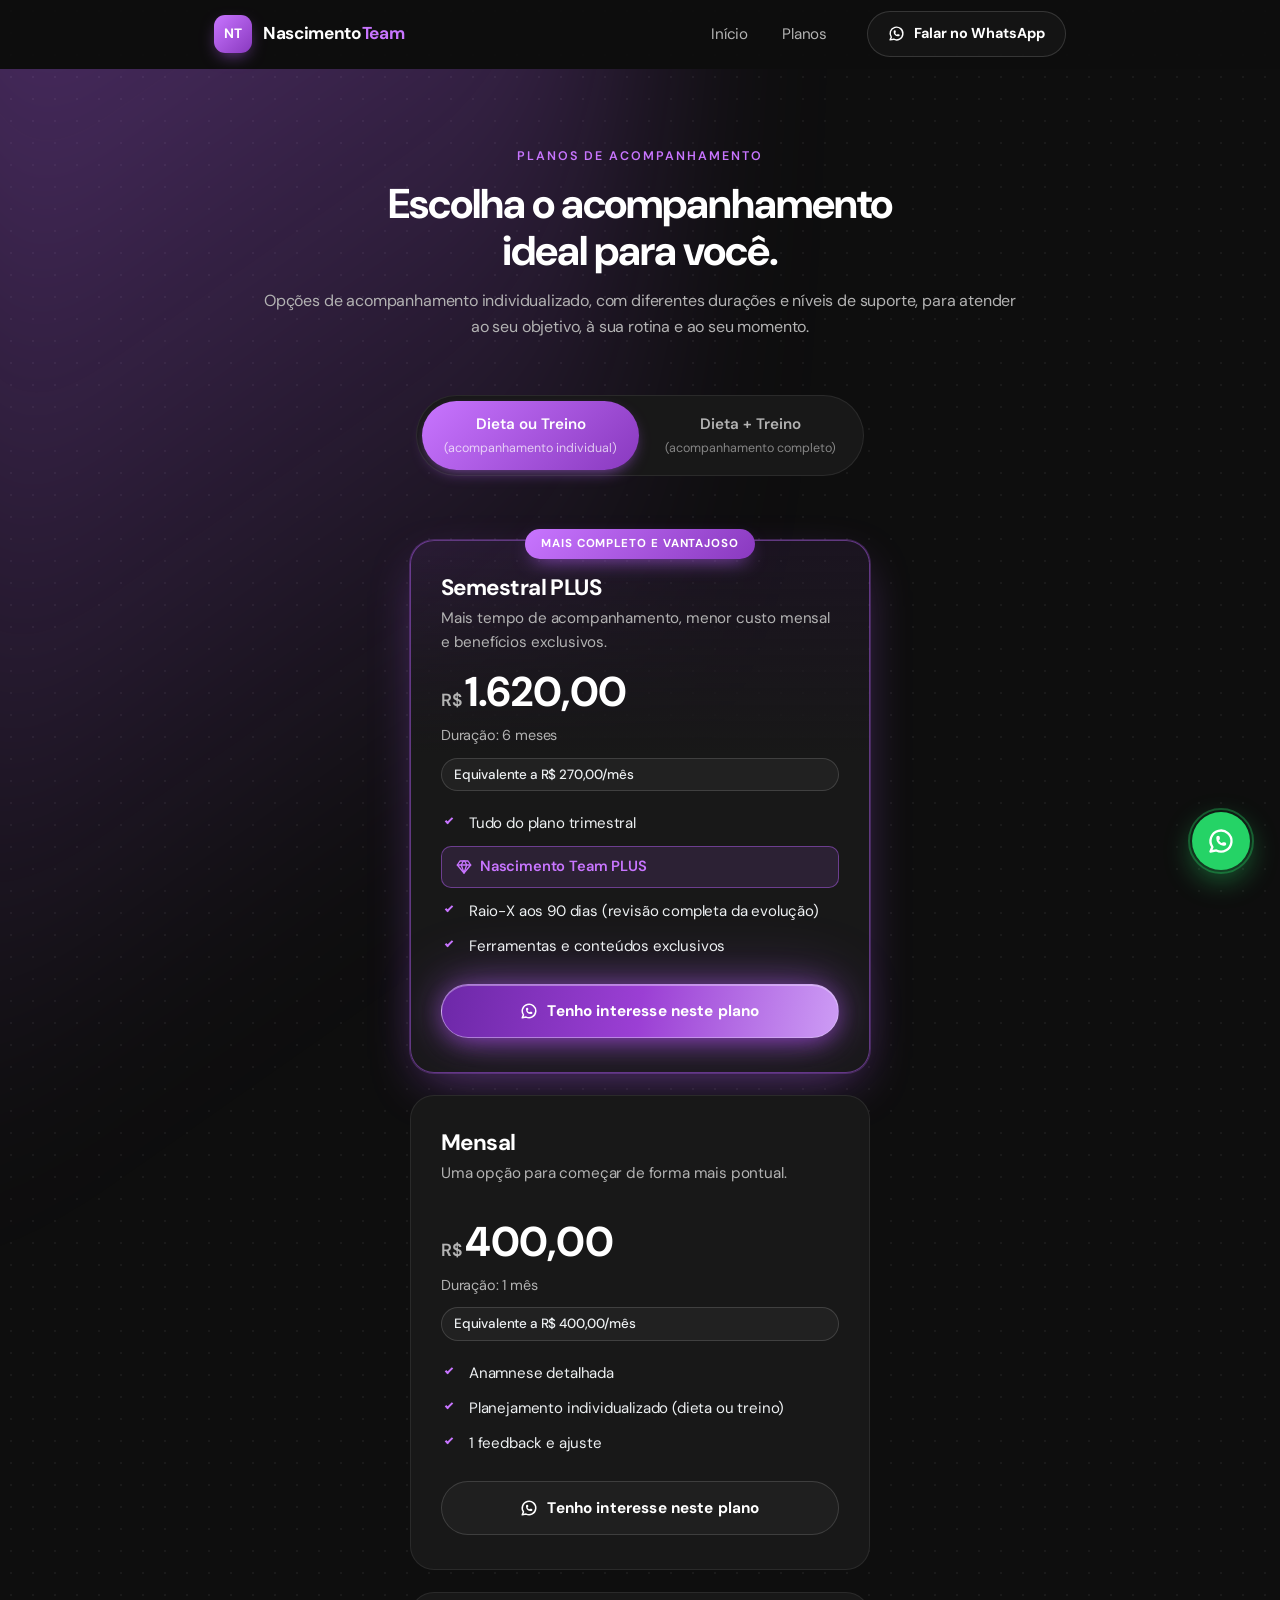
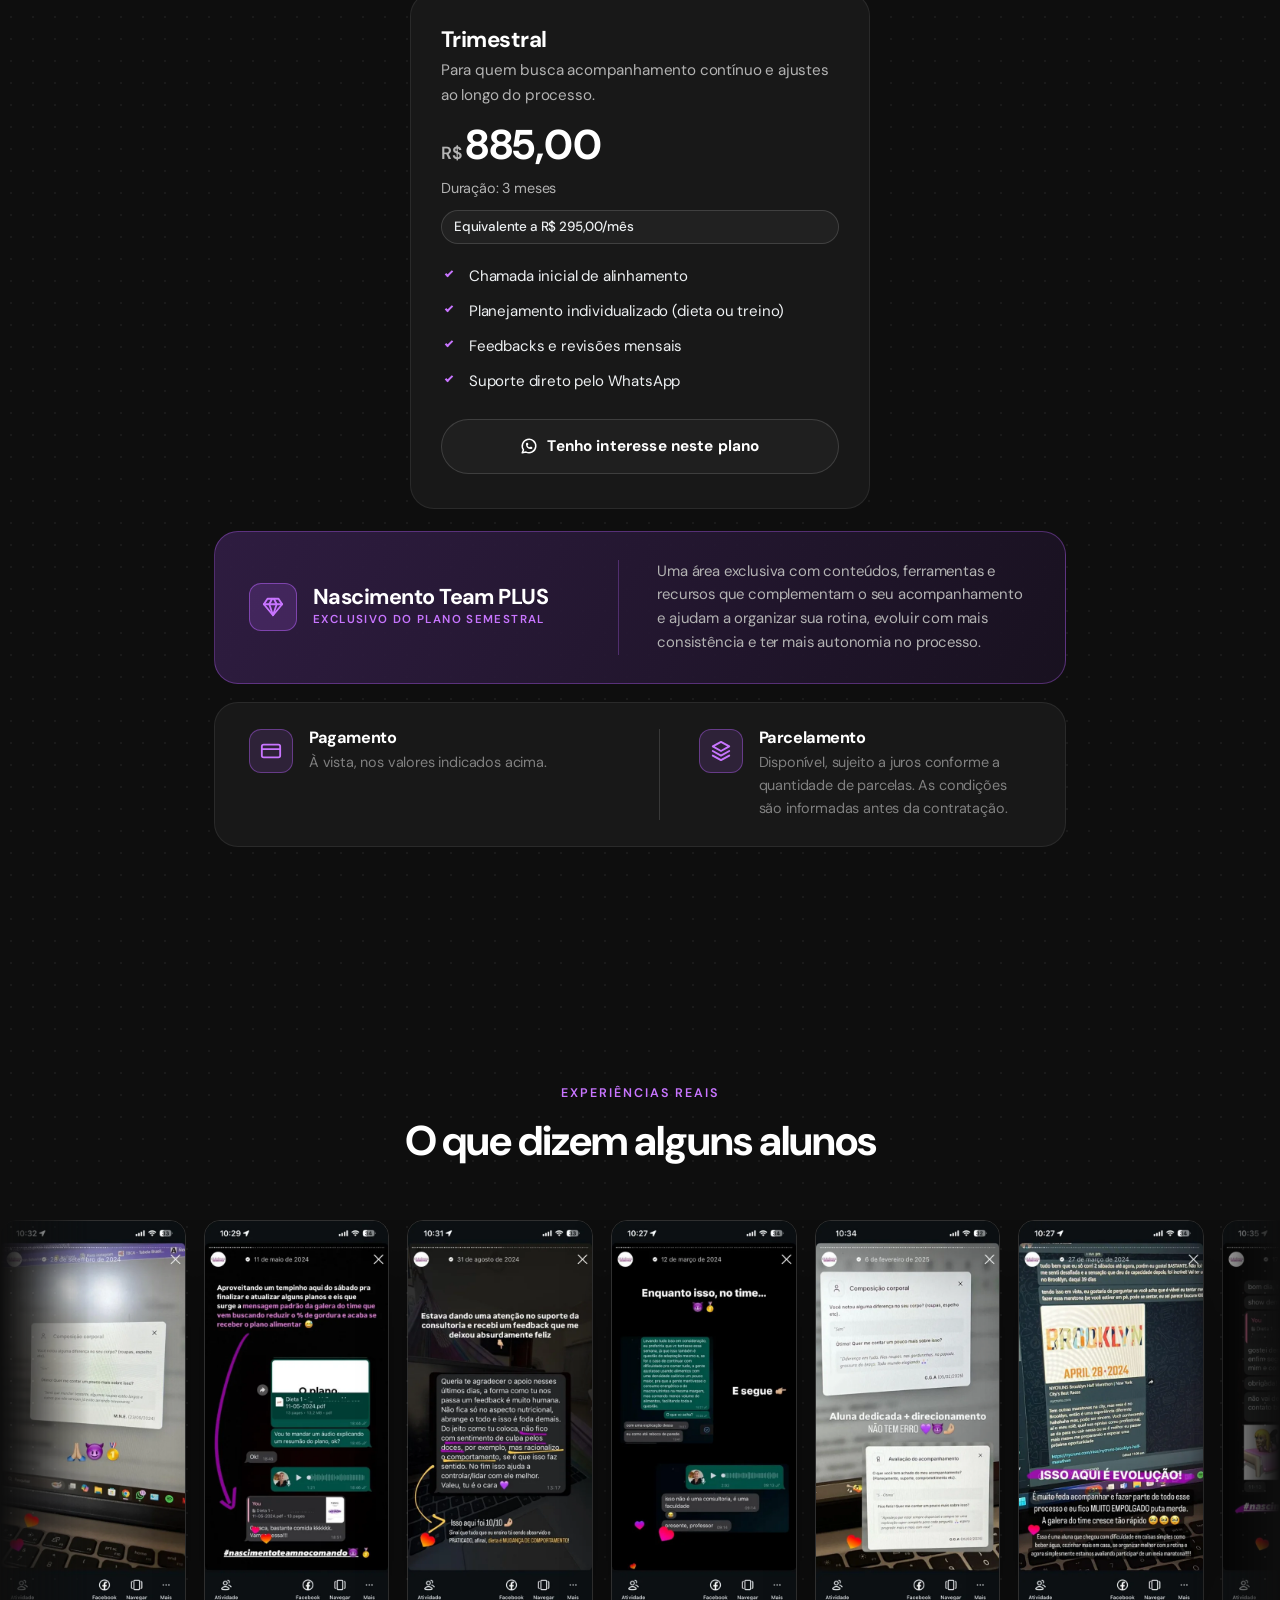
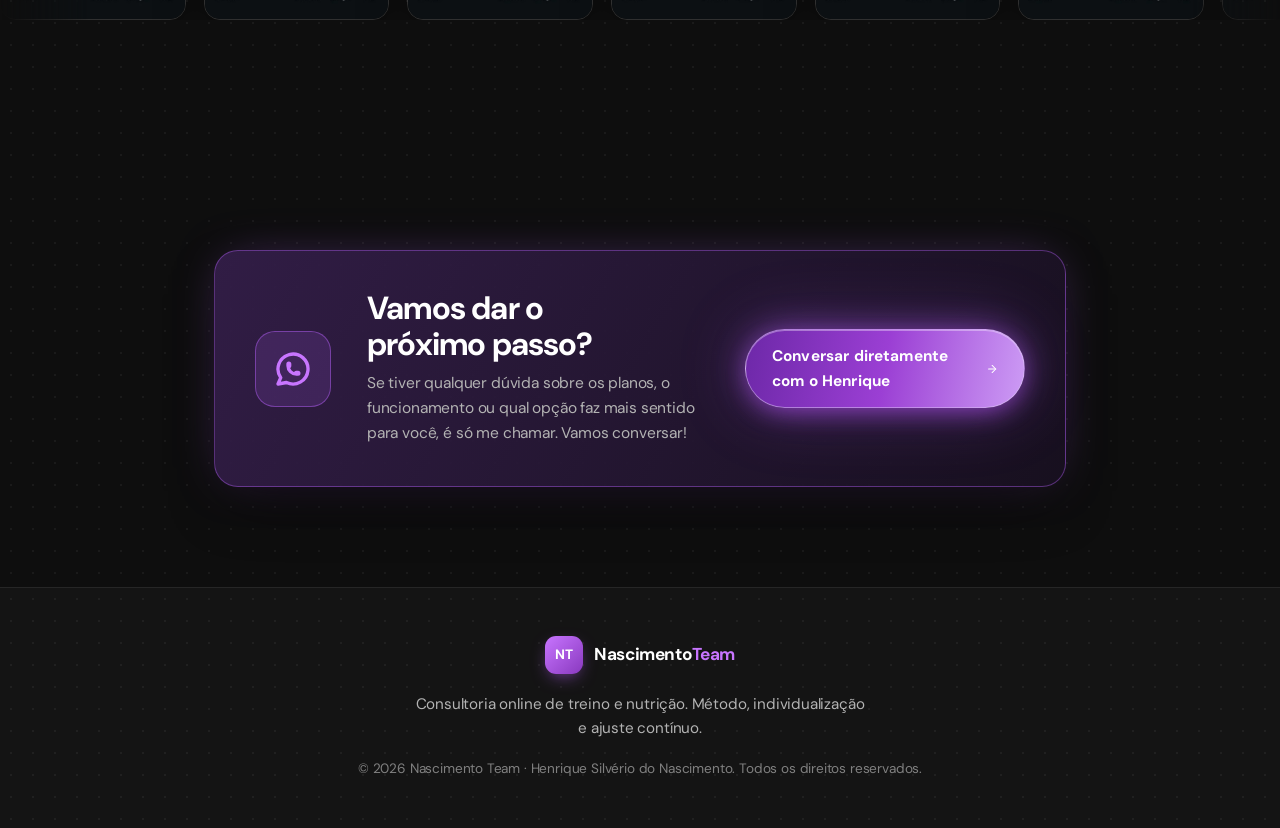
==== commit 17c90e60: "Refaz a /planos seguindo a referência visual, agora fielmente A entrega anterior adaptou a referênci" ====
--- a/planos.html
+++ b/planos.html
@@ -30,16 +30,6 @@
 </head>
 <body>
 
-  <!-- ============================================================= -->
-  <!-- 00. HEADER + BARRA DE ESCASSEZ                                 -->
-  <!-- ============================================================= -->
-  <div class="scarcity-bar" id="scarcityBar">
-    <div class="container scarcity-bar__inner">
-      <span class="scarcity-bar__dot" aria-hidden="true"></span>
-      <p data-scarcity>Vagas limitadas este mês.</p>
-    </div>
-  </div>
-
   <header class="site-header" id="siteHeader">
     <div class="container site-header__inner">
       <a href="./" class="brand" aria-label="Nascimento Team, início">
@@ -48,13 +38,11 @@
       </a>
 
       <nav class="nav" id="primaryNav" aria-label="Navegação principal">
-        <a href="#planos">Planos</a>
-        <a href="#plus">PLUS</a>
-        <a href="#recebe">O que está incluso</a>
-        <a href="#depoimentos">Depoimentos</a>
-        <a href="./#sobre">Sobre</a>
-        <a href="./#faq">FAQ</a>
+        <a href="./">Início</a>
+        <a href="./planos" aria-current="page">Planos</a>
       </nav>
+
+      <a href="#contato" class="btn btn--ghost btn--sm header-cta btn--wa" data-wa><svg viewBox="0 0 24 24" width="17" height="17" fill="none" stroke="currentColor" stroke-width="2" stroke-linecap="round" stroke-linejoin="round" aria-hidden="true"><path d="M3 21l1.65-3.8a9 9 0 1 1 3.4 2.9z"/><path d="M9 10a.5.5 0 0 0 1 0V9a.5.5 0 0 0-1 0v1a5 5 0 0 0 5 5h1a.5.5 0 0 0 0-1h-1a.5.5 0 0 0 0 1"/></svg> Falar no WhatsApp</a>
 
       <button class="nav-toggle" id="navToggle" aria-label="Abrir menu" aria-expanded="false" aria-controls="primaryNav">
         <span></span><span></span><span></span>
@@ -65,297 +53,149 @@
   <main id="topo">
 
     <!-- =========================================================== -->
-    <!-- PLANOS E VALORES                                             -->
-    <!-- =========================================================== -->
-        <!-- =========================================================== -->
-    <!-- 1. O QUE VOCÊ RECEBE                                         -->
-    <!-- =========================================================== -->
-    <!-- =========================================================== -->
-    <!-- 1. PLANOS E VALORES                                       -->
-    <!-- =========================================================== -->
-    <section class="section" id="planos">
+    <!-- PLANOS, PLUS E PAGAMENTO                                     -->
+    <!-- =========================================================== -->
+    <section class="section planos-top" id="planos">
+      <div class="planos-top__glow" aria-hidden="true"></div>
       <div class="container">
         <header class="section-head section-head--center reveal">
           <span class="eyebrow">Planos de acompanhamento</span>
-          <h1>Escolha o acompanhamento ideal para você</h1>
-          <p class="section-head__note">Opções de acompanhamento individualizado, com diferentes durações e níveis de suporte, para atender ao seu objetivo, à sua rotina e ao seu momento. Sem fidelidade.</p>
+          <h1>Escolha o acompanhamento ideal para você.</h1>
+          <p class="section-head__note">Opções de acompanhamento individualizado, com diferentes durações e níveis de suporte, para atender ao seu objetivo, à sua rotina e ao seu momento.</p>
         </header>
 
         <div class="plan-switch reveal" role="tablist" aria-label="Tipo de acompanhamento">
           <span class="plan-switch__thumb" aria-hidden="true"></span>
-          <button class="plan-switch__btn is-active" type="button" role="tab" aria-selected="true" data-plan-tab="individual">Dieta ou Treino <span>acompanhamento individual</span></button>
-          <button class="plan-switch__btn" type="button" role="tab" aria-selected="false" data-plan-tab="completo">Dieta + Treino <span>acompanhamento completo</span></button>
+          <button class="plan-switch__btn is-active" type="button" role="tab" aria-selected="true" data-plan-tab="individual">Dieta ou Treino <span>(acompanhamento individual)</span></button>
+          <button class="plan-switch__btn" type="button" role="tab" aria-selected="false" data-plan-tab="completo">Dieta + Treino <span>(acompanhamento completo)</span></button>
         </div>
 
         <!-- Grupo: Dieta OU Treino -->
         <div data-plan-group="individual">
           <div class="plans">
-            <article class="plan" data-plan-total="R$ 400" data-plan-month="R$ 400" data-plan-duration="1 mês">
+            <article class="plan" data-plan-total="R$ 400,00" data-plan-month="R$ 400,00" data-plan-duration="1 mês">
               <h3 class="plan__name">Mensal</h3>
               <p class="plan__tagline">Uma opção para começar de forma mais pontual.</p>
-              <div class="plan__price"><span class="plan__currency">R$</span><span class="plan__value">400</span></div>
+              <div class="plan__price"><span class="plan__currency">R$</span><span class="plan__value">400,00</span></div>
               <p class="plan__term">Duração: 1 mês</p>
-              <p class="plan__equiv">Equivalente a R$ 400/mês</p>
+              <p class="plan__equiv">Equivalente a R$ 400,00/mês</p>
               <ul class="plan__list">
                 <li class="is-in">Anamnese detalhada</li>
                 <li class="is-in">Planejamento individualizado (dieta ou treino)</li>
                 <li class="is-in">1 feedback e ajuste</li>
               </ul>
-              <a href="#contato" class="btn btn--ghost btn--block btn--wa" data-wa>
-                <svg viewBox="0 0 24 24" width="18" height="18" aria-hidden="true"><path fill="currentColor" d="M17.47 14.38c-.3-.15-1.74-.86-2-.96-.27-.1-.46-.15-.66.15-.2.3-.76.95-.93 1.15-.17.2-.34.22-.64.07-.3-.15-1.25-.46-2.38-1.47-.88-.78-1.47-1.75-1.64-2.05-.17-.3-.02-.46.13-.6.13-.13.3-.34.45-.51.15-.17.2-.3.3-.5.1-.2.05-.37-.02-.52-.08-.15-.66-1.6-.9-2.18-.24-.57-.48-.5-.66-.5l-.57-.01c-.2 0-.52.07-.8.37-.27.3-1.04 1.02-1.04 2.48 0 1.46 1.07 2.88 1.22 3.08.15.2 2.1 3.2 5.08 4.49.71.3 1.26.49 1.69.63.71.22 1.36.19 1.87.12.57-.09 1.74-.71 1.99-1.4.24-.69.24-1.28.17-1.4-.07-.12-.27-.2-.57-.35ZM12.04 21.5h-.01a9.4 9.4 0 0 1-4.8-1.32l-.34-.2-3.56.93.95-3.47-.22-.36a9.38 9.38 0 0 1-1.44-5A9.43 9.43 0 0 1 18.7 5.3a9.37 9.37 0 0 1 2.76 6.67c0 5.2-4.23 9.43-9.42 9.43Z"/></svg>
-                Tenho interesse neste plano
-              </a>
-            </article>
-
-            <article class="plan" data-plan-total="R$ 885" data-plan-month="R$ 295" data-plan-duration="3 meses">
+              <a href="#contato" class="btn btn--ghost btn--block btn--wa" data-wa><svg viewBox="0 0 24 24" width="18" height="18" fill="none" stroke="currentColor" stroke-width="2" stroke-linecap="round" stroke-linejoin="round" aria-hidden="true"><path d="M3 21l1.65-3.8a9 9 0 1 1 3.4 2.9z"/><path d="M9 10a.5.5 0 0 0 1 0V9a.5.5 0 0 0-1 0v1a5 5 0 0 0 5 5h1a.5.5 0 0 0 0-1h-1a.5.5 0 0 0 0 1"/></svg> Tenho interesse neste plano</a>
+            </article>
+
+            <article class="plan" data-plan-total="R$ 885,00" data-plan-month="R$ 295,00" data-plan-duration="3 meses">
               <h3 class="plan__name">Trimestral</h3>
               <p class="plan__tagline">Para quem busca acompanhamento contínuo e ajustes ao longo do processo.</p>
-              <div class="plan__price"><span class="plan__currency">R$</span><span class="plan__value">885</span></div>
+              <div class="plan__price"><span class="plan__currency">R$</span><span class="plan__value">885,00</span></div>
               <p class="plan__term">Duração: 3 meses</p>
-              <p class="plan__equiv">Equivalente a R$ 295/mês</p>
+              <p class="plan__equiv">Equivalente a R$ 295,00/mês</p>
               <ul class="plan__list">
                 <li class="is-in">Chamada inicial de alinhamento</li>
                 <li class="is-in">Planejamento individualizado (dieta ou treino)</li>
-                <li class="is-in">Feedbacks e ajustes mensais</li>
-                <li class="is-in">Chamadas mensais de revisão</li>
+                <li class="is-in">Feedbacks e revisões mensais</li>
                 <li class="is-in">Suporte direto pelo WhatsApp</li>
-                <li class="is-in">Correções e orientações de treino</li>
-              </ul>
-              <a href="#contato" class="btn btn--ghost btn--block btn--wa" data-wa>
-                <svg viewBox="0 0 24 24" width="18" height="18" aria-hidden="true"><path fill="currentColor" d="M17.47 14.38c-.3-.15-1.74-.86-2-.96-.27-.1-.46-.15-.66.15-.2.3-.76.95-.93 1.15-.17.2-.34.22-.64.07-.3-.15-1.25-.46-2.38-1.47-.88-.78-1.47-1.75-1.64-2.05-.17-.3-.02-.46.13-.6.13-.13.3-.34.45-.51.15-.17.2-.3.3-.5.1-.2.05-.37-.02-.52-.08-.15-.66-1.6-.9-2.18-.24-.57-.48-.5-.66-.5l-.57-.01c-.2 0-.52.07-.8.37-.27.3-1.04 1.02-1.04 2.48 0 1.46 1.07 2.88 1.22 3.08.15.2 2.1 3.2 5.08 4.49.71.3 1.26.49 1.69.63.71.22 1.36.19 1.87.12.57-.09 1.74-.71 1.99-1.4.24-.69.24-1.28.17-1.4-.07-.12-.27-.2-.57-.35ZM12.04 21.5h-.01a9.4 9.4 0 0 1-4.8-1.32l-.34-.2-3.56.93.95-3.47-.22-.36a9.38 9.38 0 0 1-1.44-5A9.43 9.43 0 0 1 18.7 5.3a9.37 9.37 0 0 1 2.76 6.67c0 5.2-4.23 9.43-9.42 9.43Z"/></svg>
-                Tenho interesse neste plano
-              </a>
-            </article>
-
-            <article class="plan plan--featured" data-plan-total="R$ 1.620" data-plan-month="R$ 270" data-plan-duration="6 meses">
+              </ul>
+              <a href="#contato" class="btn btn--ghost btn--block btn--wa" data-wa><svg viewBox="0 0 24 24" width="18" height="18" fill="none" stroke="currentColor" stroke-width="2" stroke-linecap="round" stroke-linejoin="round" aria-hidden="true"><path d="M3 21l1.65-3.8a9 9 0 1 1 3.4 2.9z"/><path d="M9 10a.5.5 0 0 0 1 0V9a.5.5 0 0 0-1 0v1a5 5 0 0 0 5 5h1a.5.5 0 0 0 0-1h-1a.5.5 0 0 0 0 1"/></svg> Tenho interesse neste plano</a>
+            </article>
+
+            <article class="plan plan--featured" data-plan-total="R$ 1.620,00" data-plan-month="R$ 270,00" data-plan-duration="6 meses">
               <span class="plan__badge">Mais completo e vantajoso</span>
-              <h3 class="plan__name">Semestral</h3>
+              <h3 class="plan__name">Semestral PLUS</h3>
               <p class="plan__tagline">Mais tempo de acompanhamento, menor custo mensal e benefícios exclusivos.</p>
-              <div class="plan__price"><span class="plan__currency">R$</span><span class="plan__value">1.620</span></div>
+              <div class="plan__price"><span class="plan__currency">R$</span><span class="plan__value">1.620,00</span></div>
               <p class="plan__term">Duração: 6 meses</p>
-              <p class="plan__equiv plan__equiv--best">Equivalente a R$ 270/mês <b>menor custo mensal</b></p>
+              <p class="plan__equiv">Equivalente a R$ 270,00/mês</p>
               <ul class="plan__list">
                 <li class="is-in">Tudo do plano trimestral</li>
-                <li class="is-in is-plus">Nascimento Team PLUS</li>
-                <li class="is-in">Área exclusiva com videoaulas e guias</li>
-                <li class="is-in">Raio-X aos 90 dias</li>
-              </ul>
-              <a href="#contato" class="btn btn--primary btn--block btn--wa" data-wa>
-                <svg viewBox="0 0 24 24" width="18" height="18" aria-hidden="true"><path fill="currentColor" d="M17.47 14.38c-.3-.15-1.74-.86-2-.96-.27-.1-.46-.15-.66.15-.2.3-.76.95-.93 1.15-.17.2-.34.22-.64.07-.3-.15-1.25-.46-2.38-1.47-.88-.78-1.47-1.75-1.64-2.05-.17-.3-.02-.46.13-.6.13-.13.3-.34.45-.51.15-.17.2-.3.3-.5.1-.2.05-.37-.02-.52-.08-.15-.66-1.6-.9-2.18-.24-.57-.48-.5-.66-.5l-.57-.01c-.2 0-.52.07-.8.37-.27.3-1.04 1.02-1.04 2.48 0 1.46 1.07 2.88 1.22 3.08.15.2 2.1 3.2 5.08 4.49.71.3 1.26.49 1.69.63.71.22 1.36.19 1.87.12.57-.09 1.74-.71 1.99-1.4.24-.69.24-1.28.17-1.4-.07-.12-.27-.2-.57-.35ZM12.04 21.5h-.01a9.4 9.4 0 0 1-4.8-1.32l-.34-.2-3.56.93.95-3.47-.22-.36a9.38 9.38 0 0 1-1.44-5A9.43 9.43 0 0 1 18.7 5.3a9.37 9.37 0 0 1 2.76 6.67c0 5.2-4.23 9.43-9.42 9.43Z"/></svg>
-                Tenho interesse neste plano
-              </a>
+                <li class="is-in is-plus"><span class="plan__plus-chip"><svg viewBox="0 0 24 24" width="16" height="16" fill="none" stroke="currentColor" stroke-width="2" stroke-linecap="round" stroke-linejoin="round" aria-hidden="true"><path d="M6 3h12l4 6-10 12L2 9z"/><path d="M11 3 8 9l4 12 4-12-3-6"/><path d="M2 9h20"/></svg> Nascimento Team PLUS</span></li>
+                <li class="is-in">Raio-X aos 90 dias (revisão completa da evolução)</li>
+                <li class="is-in">Ferramentas e conteúdos exclusivos</li>
+              </ul>
+              <a href="#contato" class="btn btn--primary btn--block btn--wa" data-wa><svg viewBox="0 0 24 24" width="18" height="18" fill="none" stroke="currentColor" stroke-width="2" stroke-linecap="round" stroke-linejoin="round" aria-hidden="true"><path d="M3 21l1.65-3.8a9 9 0 1 1 3.4 2.9z"/><path d="M9 10a.5.5 0 0 0 1 0V9a.5.5 0 0 0-1 0v1a5 5 0 0 0 5 5h1a.5.5 0 0 0 0-1h-1a.5.5 0 0 0 0 1"/></svg> Tenho interesse neste plano</a>
             </article>
           </div>
         </div>
 
         <!-- Grupo: Dieta E Treino (completo) -->
         <div data-plan-group="completo" class="is-hidden">
-          <p class="plans__intro">Dieta e treino não se separam. Para os <strong>melhores resultados possíveis</strong>, o ideal é ter alguém controlando todas as variáveis de forma precisa e sinérgica, com nutrição e treinamento alinhados.</p>
           <div class="plans plans--2">
-            <article class="plan" data-plan-total="R$ 1.545" data-plan-month="R$ 515" data-plan-duration="3 meses">
+            <article class="plan" data-plan-total="R$ 1.545,00" data-plan-month="R$ 515,00" data-plan-duration="3 meses">
               <h3 class="plan__name">Trimestral</h3>
-              <p class="plan__tagline">Dieta e treino juntos, com acompanhamento contínuo de 3 meses.</p>
-              <div class="plan__price"><span class="plan__currency">R$</span><span class="plan__value">1.545</span></div>
+              <p class="plan__tagline">Para quem busca acompanhamento contínuo e ajustes ao longo do processo.</p>
+              <div class="plan__price"><span class="plan__currency">R$</span><span class="plan__value">1.545,00</span></div>
               <p class="plan__term">Duração: 3 meses</p>
-              <p class="plan__equiv">Equivalente a R$ 515/mês</p>
+              <p class="plan__equiv">Equivalente a R$ 515,00/mês</p>
               <ul class="plan__list">
                 <li class="is-in">Chamada inicial de alinhamento</li>
                 <li class="is-in">Planejamento individualizado (dieta e treino)</li>
-                <li class="is-in">Feedbacks e ajustes mensais</li>
-                <li class="is-in">Chamadas mensais de revisão</li>
+                <li class="is-in">Feedbacks e revisões mensais</li>
                 <li class="is-in">Suporte direto pelo WhatsApp</li>
-                <li class="is-in">Correções e orientações de treino</li>
-              </ul>
-              <a href="#contato" class="btn btn--ghost btn--block btn--wa" data-wa>
-                <svg viewBox="0 0 24 24" width="18" height="18" aria-hidden="true"><path fill="currentColor" d="M17.47 14.38c-.3-.15-1.74-.86-2-.96-.27-.1-.46-.15-.66.15-.2.3-.76.95-.93 1.15-.17.2-.34.22-.64.07-.3-.15-1.25-.46-2.38-1.47-.88-.78-1.47-1.75-1.64-2.05-.17-.3-.02-.46.13-.6.13-.13.3-.34.45-.51.15-.17.2-.3.3-.5.1-.2.05-.37-.02-.52-.08-.15-.66-1.6-.9-2.18-.24-.57-.48-.5-.66-.5l-.57-.01c-.2 0-.52.07-.8.37-.27.3-1.04 1.02-1.04 2.48 0 1.46 1.07 2.88 1.22 3.08.15.2 2.1 3.2 5.08 4.49.71.3 1.26.49 1.69.63.71.22 1.36.19 1.87.12.57-.09 1.74-.71 1.99-1.4.24-.69.24-1.28.17-1.4-.07-.12-.27-.2-.57-.35ZM12.04 21.5h-.01a9.4 9.4 0 0 1-4.8-1.32l-.34-.2-3.56.93.95-3.47-.22-.36a9.38 9.38 0 0 1-1.44-5A9.43 9.43 0 0 1 18.7 5.3a9.37 9.37 0 0 1 2.76 6.67c0 5.2-4.23 9.43-9.42 9.43Z"/></svg>
-                Tenho interesse neste plano
-              </a>
-            </article>
-
-            <article class="plan plan--featured" data-plan-total="R$ 2.700" data-plan-month="R$ 450" data-plan-duration="6 meses">
+              </ul>
+              <a href="#contato" class="btn btn--ghost btn--block btn--wa" data-wa><svg viewBox="0 0 24 24" width="18" height="18" fill="none" stroke="currentColor" stroke-width="2" stroke-linecap="round" stroke-linejoin="round" aria-hidden="true"><path d="M3 21l1.65-3.8a9 9 0 1 1 3.4 2.9z"/><path d="M9 10a.5.5 0 0 0 1 0V9a.5.5 0 0 0-1 0v1a5 5 0 0 0 5 5h1a.5.5 0 0 0 0-1h-1a.5.5 0 0 0 0 1"/></svg> Tenho interesse neste plano</a>
+            </article>
+
+            <article class="plan plan--featured" data-plan-total="R$ 2.700,00" data-plan-month="R$ 450,00" data-plan-duration="6 meses">
               <span class="plan__badge">Mais completo e vantajoso</span>
-              <h3 class="plan__name">Semestral</h3>
+              <h3 class="plan__name">Semestral PLUS</h3>
               <p class="plan__tagline">Mais tempo de acompanhamento, menor custo mensal e benefícios exclusivos.</p>
-              <div class="plan__price"><span class="plan__currency">R$</span><span class="plan__value">2.700</span></div>
+              <div class="plan__price"><span class="plan__currency">R$</span><span class="plan__value">2.700,00</span></div>
               <p class="plan__term">Duração: 6 meses</p>
-              <p class="plan__equiv plan__equiv--best">Equivalente a R$ 450/mês <b>menor custo mensal</b></p>
+              <p class="plan__equiv">Equivalente a R$ 450,00/mês</p>
               <ul class="plan__list">
                 <li class="is-in">Tudo do plano trimestral</li>
-                <li class="is-in is-plus">Nascimento Team PLUS</li>
-                <li class="is-in">Área exclusiva com videoaulas e guias</li>
-                <li class="is-in">Raio-X aos 90 dias</li>
-              </ul>
-              <a href="#contato" class="btn btn--primary btn--block btn--wa" data-wa>
-                <svg viewBox="0 0 24 24" width="18" height="18" aria-hidden="true"><path fill="currentColor" d="M17.47 14.38c-.3-.15-1.74-.86-2-.96-.27-.1-.46-.15-.66.15-.2.3-.76.95-.93 1.15-.17.2-.34.22-.64.07-.3-.15-1.25-.46-2.38-1.47-.88-.78-1.47-1.75-1.64-2.05-.17-.3-.02-.46.13-.6.13-.13.3-.34.45-.51.15-.17.2-.3.3-.5.1-.2.05-.37-.02-.52-.08-.15-.66-1.6-.9-2.18-.24-.57-.48-.5-.66-.5l-.57-.01c-.2 0-.52.07-.8.37-.27.3-1.04 1.02-1.04 2.48 0 1.46 1.07 2.88 1.22 3.08.15.2 2.1 3.2 5.08 4.49.71.3 1.26.49 1.69.63.71.22 1.36.19 1.87.12.57-.09 1.74-.71 1.99-1.4.24-.69.24-1.28.17-1.4-.07-.12-.27-.2-.57-.35ZM12.04 21.5h-.01a9.4 9.4 0 0 1-4.8-1.32l-.34-.2-3.56.93.95-3.47-.22-.36a9.38 9.38 0 0 1-1.44-5A9.43 9.43 0 0 1 18.7 5.3a9.37 9.37 0 0 1 2.76 6.67c0 5.2-4.23 9.43-9.42 9.43Z"/></svg>
-                Tenho interesse neste plano
-              </a>
-            </article>
-          </div>
-        </div>
-
-        <p class="plans__note">Os planos acima são referentes ao acompanhamento de dieta <em>ou</em> treino; a opção <em>completa</em> contempla dieta <em>e</em> treino.</p>
-      </div>
-    </section>
-
-
-    <!-- =========================================================== -->
-    <!-- 2. NASCIMENTO TEAM PLUS                                   -->
-    <!-- =========================================================== -->
-    <section class="section plus" id="plus">
-      <div class="plus__glow" aria-hidden="true"></div>
-      <div class="container">
-        <header class="section-head section-head--center reveal">
-          <span class="plus__eyebrow">Exclusivo do plano semestral</span>
-          <h2 class="plus__title">Nascimento Team <span>PLUS</span></h2>
-          <p class="plus__sub">Seu acompanhamento vai além do planejamento, com ferramentas, conhecimento e recursos para você evoluir com mais autonomia.</p>
-        </header>
-
-        <!-- Destaque: a área exclusiva é o principal benefício do PLUS -->
-        <article class="plus-hero reveal">
-          <div class="plus-hero__tag">
-            <span class="plus-item__icon" aria-hidden="true"><svg viewBox="0 0 24 24" width="22" height="22" fill="none" stroke="currentColor" stroke-width="2" stroke-linecap="round" stroke-linejoin="round"><rect x="2" y="3" width="20" height="14" rx="2"/><path d="m10 8 5 3-5 3z"/><path d="M8 21h8"/><path d="M12 17v4"/></svg></span>
-            <span class="plus-hero__label">Principal benefício</span>
-          </div>
-          <h3>Sua área exclusiva Nascimento Team PLUS</h3>
-          <p>Uma plataforma com aulas, guias e ferramentas práticas, organizadas para você acessar quando precisar e aproveitar ainda mais seu acompanhamento.</p>
-          <ul class="plus-hero__chips">
-            <li>Videoaulas</li>
-            <li>Guias práticos</li>
-            <li>Ferramentas</li>
-          </ul>
-        </article>
-
-        <div class="plus-grid reveal">
-          <article class="plus-item">
-            <span class="plus-item__icon" aria-hidden="true"><svg viewBox="0 0 24 24" width="22" height="22" fill="none" stroke="currentColor" stroke-width="2" stroke-linecap="round" stroke-linejoin="round"><path d="M14.7 6.3a1 1 0 0 0 0 1.4l1.6 1.6a1 1 0 0 0 1.4 0l3.77-3.77a6 6 0 0 1-7.94 7.94l-6.91 6.91a2.12 2.12 0 0 1-3-3l6.91-6.91a6 6 0 0 1 7.94-7.94l-3.76 3.76z"/></svg></span>
-            <h3>Kit de ferramentas</h3>
-            <p>Checklists, planejadores, trackers e mapa de hábitos para organizar e acompanhar sua rotina.</p>
-          </article>
-
-          <article class="plus-item">
-            <span class="plus-item__icon" aria-hidden="true"><svg viewBox="0 0 24 24" width="22" height="22" fill="none" stroke="currentColor" stroke-width="2" stroke-linecap="round" stroke-linejoin="round"><path d="M12 7v14"/><path d="M3 18a1 1 0 0 1-1-1V4a1 1 0 0 1 1-1h5a4 4 0 0 1 4 4 4 4 0 0 1 4-4h5a1 1 0 0 1 1 1v13a1 1 0 0 1-1 1h-6a3 3 0 0 0-3 3 3 3 0 0 0-3-3z"/></svg></span>
-            <h3>Biblioteca de conteúdos</h3>
-            <p>Materiais sobre alimentação, treino e comportamento, com conteúdos novos ao longo do tempo.</p>
-          </article>
-
-          <article class="plus-item">
-            <span class="plus-item__icon" aria-hidden="true"><svg viewBox="0 0 24 24" width="22" height="22" fill="none" stroke="currentColor" stroke-width="2" stroke-linecap="round" stroke-linejoin="round"><path d="M3 3v16a2 2 0 0 0 2 2h16"/><path d="m19 9-5 5-4-4-3 3"/></svg></span>
-            <h3>Raio-X aos 90 dias</h3>
-            <p>Análise consolidada dos resultados e desafios para orientar o próximo ciclo.</p>
-          </article>
-
-          <article class="plus-item">
-            <span class="plus-item__icon" aria-hidden="true"><svg viewBox="0 0 24 24" width="22" height="22" fill="none" stroke="currentColor" stroke-width="2" stroke-linecap="round" stroke-linejoin="round"><rect x="6" y="4" width="4" height="16" rx="1"/><rect x="14" y="4" width="4" height="16" rx="1"/></svg></span>
-            <h3>Pausa de até 15 dias</h3>
-            <p>Flexibilidade para lidar com imprevistos durante o acompanhamento.</p>
-          </article>
-        </div>
-      </div>
-    </section>
-
-    <!-- =========================================================== -->
-    <!-- 3. PAGAMENTO E PARCELAMENTO                               -->
-    <!-- =========================================================== -->
-    <section class="section section--alt" id="pagamento">
-      <div class="container">
-        <div class="pay-grid reveal">
-          <article class="pay-item">
-            <span class="pay-item__icon" aria-hidden="true"><svg viewBox="0 0 24 24" width="22" height="22" fill="none" stroke="currentColor" stroke-width="2" stroke-linecap="round" stroke-linejoin="round"><rect x="2" y="5" width="20" height="14" rx="2"/><path d="M2 10h20"/></svg></span>
+                <li class="is-in is-plus"><span class="plan__plus-chip"><svg viewBox="0 0 24 24" width="16" height="16" fill="none" stroke="currentColor" stroke-width="2" stroke-linecap="round" stroke-linejoin="round" aria-hidden="true"><path d="M6 3h12l4 6-10 12L2 9z"/><path d="M11 3 8 9l4 12 4-12-3-6"/><path d="M2 9h20"/></svg> Nascimento Team PLUS</span></li>
+                <li class="is-in">Raio-X aos 90 dias (revisão completa da evolução)</li>
+                <li class="is-in">Ferramentas e conteúdos exclusivos</li>
+              </ul>
+              <a href="#contato" class="btn btn--primary btn--block btn--wa" data-wa><svg viewBox="0 0 24 24" width="18" height="18" fill="none" stroke="currentColor" stroke-width="2" stroke-linecap="round" stroke-linejoin="round" aria-hidden="true"><path d="M3 21l1.65-3.8a9 9 0 1 1 3.4 2.9z"/><path d="M9 10a.5.5 0 0 0 1 0V9a.5.5 0 0 0-1 0v1a5 5 0 0 0 5 5h1a.5.5 0 0 0 0-1h-1a.5.5 0 0 0 0 1"/></svg> Tenho interesse neste plano</a>
+            </article>
+          </div>
+        </div>
+
+        <!-- Faixa do Nascimento Team PLUS -->
+        <section class="plus-bar reveal" id="plus" aria-label="Nascimento Team PLUS">
+          <div class="plus-bar__id">
+            <span class="plus-bar__icon" aria-hidden="true"><svg viewBox="0 0 24 24" width="22" height="22" fill="none" stroke="currentColor" stroke-width="2" stroke-linecap="round" stroke-linejoin="round" aria-hidden="true"><path d="M6 3h12l4 6-10 12L2 9z"/><path d="M11 3 8 9l4 12 4-12-3-6"/><path d="M2 9h20"/></svg></span>
+            <div>
+              <h2>Nascimento Team PLUS</h2>
+              <p class="plus-bar__tag">Exclusivo do plano semestral</p>
+            </div>
+          </div>
+          <p class="plus-bar__text">Uma área exclusiva com conteúdos, ferramentas e recursos que complementam o seu acompanhamento e ajudam a organizar sua rotina, evoluir com mais consistência e ter mais autonomia no processo.</p>
+        </section>
+
+        <!-- Faixa de pagamento -->
+        <section class="pay-bar reveal" id="pagamento" aria-label="Condições de pagamento">
+          <article class="pay-bar__item">
+            <span class="pay-bar__icon" aria-hidden="true"><svg viewBox="0 0 24 24" width="22" height="22" fill="none" stroke="currentColor" stroke-width="2" stroke-linecap="round" stroke-linejoin="round"><rect x="2" y="5" width="20" height="14" rx="2"/><path d="M2 10h20"/></svg></span>
             <div>
               <h3>Pagamento</h3>
               <p>À vista, nos valores indicados acima.</p>
             </div>
           </article>
-
-          <article class="pay-item">
-            <span class="pay-item__icon" aria-hidden="true"><svg viewBox="0 0 24 24" width="22" height="22" fill="none" stroke="currentColor" stroke-width="2" stroke-linecap="round" stroke-linejoin="round"><path d="m12 2 9 5-9 5-9-5 9-5Z"/><path d="m3 12 9 5 9-5"/><path d="m3 17 9 5 9-5"/></svg></span>
+          <article class="pay-bar__item">
+            <span class="pay-bar__icon" aria-hidden="true"><svg viewBox="0 0 24 24" width="22" height="22" fill="none" stroke="currentColor" stroke-width="2" stroke-linecap="round" stroke-linejoin="round"><path d="m12 2 9 5-9 5-9-5 9-5Z"/><path d="m3 12 9 5 9-5"/><path d="m3 17 9 5 9-5"/></svg></span>
             <div>
               <h3>Parcelamento</h3>
               <p>Disponível, sujeito a juros conforme a quantidade de parcelas. As condições são informadas antes da contratação.</p>
             </div>
           </article>
-        </div>
+        </section>
       </div>
     </section>
 
-
-    <!-- =========================================================== -->
-    <!-- 4. O QUE ESTÁ INCLUSO                                     -->
-    <!-- =========================================================== -->
-    <section class="section" id="recebe">
-      <div class="container">
-        <header class="section-head section-head--center reveal">
-          <span class="eyebrow">O que está incluso</span>
-          <h2>O que está incluso no acompanhamento</h2>
-          <p class="section-head__note">A base é a mesma em todos os planos. O que muda entre eles é o tempo de acompanhamento, a frequência de ajustes e o nível de suporte.</p>
-        </header>
-
-        <div class="features">
-          <article class="feature reveal">
-            <span class="feature__icon" aria-hidden="true"><svg viewBox="0 0 24 24" width="24" height="24" fill="none" stroke="currentColor" stroke-width="2" stroke-linecap="round" stroke-linejoin="round"><path d="M12 10a2 2 0 0 0-2 2c0 1.02-.1 2.51-.26 4"/><path d="M14 13.12c0 2.38 0 6.38-1 8.88"/><path d="M17.29 21.02c.12-.6.43-2.3.5-3.02"/><path d="M2 12a10 10 0 0 1 18-6"/><path d="M2 16h.01"/><path d="M21.8 16c.2-2 .131-5.354 0-6"/><path d="M5 19.5C5.5 18 6 15 6 12a6 6 0 0 1 .34-2"/><path d="M8.65 22c.21-.66.45-1.32.57-2"/><path d="M9 6.8a6 6 0 0 1 9 5.2v2"/></svg></span>
-            <h3>Planejamento 100% individualizado</h3>
-            <p>Construído a partir da sua rotina, histórico, preferências e nível atual. Nada de plano padrão.</p>
-          </article>
-
-          <article class="feature reveal">
-            <span class="feature__icon" aria-hidden="true"><svg viewBox="0 0 24 24" width="24" height="24" fill="none" stroke="currentColor" stroke-width="2" stroke-linecap="round" stroke-linejoin="round"><path d="M22 16.92v3a2 2 0 0 1-2.18 2 19.79 19.79 0 0 1-8.63-3.07 19.5 19.5 0 0 1-6-6 19.79 19.79 0 0 1-3.07-8.67A2 2 0 0 1 4.11 2h3a2 2 0 0 1 2 1.72 12.84 12.84 0 0 0 .7 2.81 2 2 0 0 1-.45 2.11L8.09 9.91a16 16 0 0 0 6 6l1.27-1.27a2 2 0 0 1 2.11-.45 12.84 12.84 0 0 0 2.81.7A2 2 0 0 1 22 16.92z"/></svg></span>
-            <h3>Chamada inicial de alinhamento</h3>
-            <p>Uma conversa no começo para entender seu contexto e alinhar expectativas antes de montar o plano.</p>
-          </article>
-
-          <article class="feature reveal">
-            <span class="feature__icon" aria-hidden="true"><svg viewBox="0 0 24 24" width="24" height="24" fill="none" stroke="currentColor" stroke-width="2" stroke-linecap="round" stroke-linejoin="round"><path d="M3 2v7c0 1.1.9 2 2 2h4a2 2 0 0 0 2-2V2"/> <path d="M7 2v20"/> <path d="M21 15V2a5 5 0 0 0-5 5v6c0 1.1.9 2 2 2h3Zm0 0v7"/></svg></span>
-            <h3>Plano alimentar ajustado à rotina</h3>
-            <p>Com opções de substituição para os dias que saem do roteiro.</p>
-          </article>
-
-          <article class="feature reveal">
-            <span class="feature__icon" aria-hidden="true"><svg viewBox="0 0 24 24" width="24" height="24" fill="none" stroke="currentColor" stroke-width="2" stroke-linecap="round" stroke-linejoin="round"><path d="M17.596 12.768a2 2 0 1 0 2.829-2.829l-1.768-1.767a2 2 0 0 0 2.828-2.829l-2.828-2.828a2 2 0 0 0-2.829 2.828l-1.767-1.768a2 2 0 1 0-2.829 2.829z"/> <path d="m2.5 21.5 1.4-1.4"/> <path d="m20.1 3.9 1.4-1.4"/> <path d="M5.343 21.485a2 2 0 1 0 2.829-2.828l1.767 1.768a2 2 0 1 0 2.829-2.829l-6.364-6.364a2 2 0 1 0-2.829 2.829l1.768 1.767a2 2 0 0 0-2.828 2.829z"/> <path d="m9.6 14.4 4.8-4.8"/></svg></span>
-            <h3>Treinamento personalizado</h3>
-            <p>Montado para a estrutura que você tem acesso, do equipamento ao tempo disponível.</p>
-          </article>
-
-          <article class="feature reveal">
-            <span class="feature__icon" aria-hidden="true"><svg viewBox="0 0 24 24" width="24" height="24" fill="none" stroke="currentColor" stroke-width="2" stroke-linecap="round" stroke-linejoin="round"><path d="M13 5h8"/> <path d="M13 12h8"/> <path d="M13 19h8"/> <path d="m3 17 2 2 4-4"/> <path d="m3 7 2 2 4-4"/></svg></span>
-            <h3>Feedbacks e ajustes periódicos</h3>
-            <p>A rota é corrigida conforme seu corpo e sua vida respondem, não a cada seis meses.</p>
-          </article>
-
-          <article class="feature reveal">
-            <span class="feature__icon" aria-hidden="true"><svg viewBox="0 0 24 24" width="24" height="24" fill="none" stroke="currentColor" stroke-width="2" stroke-linecap="round" stroke-linejoin="round"><path d="M15 10l5-3v10l-5-3v-4Z"/><rect x="2" y="6" width="13" height="12" rx="2"/></svg></span>
-            <h3>Chamadas de acompanhamento</h3>
-            <p>Conversas ao longo do plano para revisar o que está funcionando e o que precisa mudar.</p>
-          </article>
-
-          <article class="feature reveal">
-            <span class="feature__icon" aria-hidden="true"><svg viewBox="0 0 24 24" width="24" height="24" fill="none" stroke="currentColor" stroke-width="2" stroke-linecap="round" stroke-linejoin="round"><path d="M2.992 16.342a2 2 0 0 1 .094 1.167l-1.065 3.29a1 1 0 0 0 1.236 1.168l3.413-.998a2 2 0 0 1 1.099.092 10 10 0 1 0-4.777-4.719"/></svg></span>
-            <h3>Suporte direto pelo WhatsApp</h3>
-            <p>Canal aberto comigo para dúvidas que aparecem no meio do caminho.</p>
-          </article>
-
-          <article class="feature reveal">
-            <span class="feature__icon" aria-hidden="true"><svg viewBox="0 0 24 24" width="24" height="24" fill="none" stroke="currentColor" stroke-width="2" stroke-linecap="round" stroke-linejoin="round"><rect width="8" height="4" x="8" y="2" rx="1" ry="1"/><path d="M16 4h2a2 2 0 0 1 2 2v14a2 2 0 0 1-2 2H6a2 2 0 0 1-2-2V6a2 2 0 0 1 2-2h2"/><path d="m9 14 2 2 4-4"/></svg></span>
-            <h3>Correções e orientações de treino</h3>
-            <p>Análise da execução dos exercícios para você treinar com segurança e render mais.</p>
-          </article>
-
-          <article class="feature reveal">
-            <span class="feature__icon" aria-hidden="true"><svg viewBox="0 0 24 24" width="24" height="24" fill="none" stroke="currentColor" stroke-width="2" stroke-linecap="round" stroke-linejoin="round"><path d="M15 2H6a2 2 0 0 0-2 2v16a2 2 0 0 0 2 2h12a2 2 0 0 0 2-2V7Z"/><path d="M14 2v4a2 2 0 0 0 2 2h4"/><path d="M10 9H8"/><path d="M16 13H8"/><path d="M16 17H8"/></svg></span>
-            <h3>Materiais de apoio</h3>
-            <p>Conteúdos de execução e de organização alimentar para você ganhar autonomia.</p>
-          </article>
-        </div>
-      </div>
-    </section>
-
-    <!-- =========================================================== -->
-    <!-- 5. DEPOIMENTOS (o mesmo carrossel da home)                -->
-    <!-- =========================================================== -->
-    <section class="section section--alt" id="depoimentos">
+    <!-- =========================================================== -->
+    <!-- DEPOIMENTOS (o mesmo carrossel da home)                      -->
+    <!-- =========================================================== -->
+    <section class="section" id="depoimentos">
       <div class="container">
         <header class="section-head section-head--center reveal">
           <span class="eyebrow">Experiências reais</span>
-          <h2>Quem está fazendo o processo</h2>
+          <h2>O que dizem alguns alunos</h2>
         </header>
       </div>
       <div class="marquee" data-marquee aria-label="Depoimentos de alunos">
@@ -403,29 +243,26 @@
     </section>
 
     <!-- =========================================================== -->
-    <!-- 6. CTA FINAL                                              -->
-    <!-- =========================================================== -->
-    <section class="final-cta" id="contato">
-      <div class="final-cta__glow" aria-hidden="true"></div>
-      <div class="container final-cta__inner reveal">
-        <h2>Ficou em dúvida sobre qual plano escolher?</h2>
-        <p>
-          Mande uma mensagem. A primeira conversa é sem compromisso: vamos entender o seu momento e
-          você decide se faz sentido seguir.
-        </p>
-        <a href="#" class="btn btn--primary btn--lg btn--whatsapp" data-wa>
-          <svg viewBox="0 0 24 24" width="22" height="22" aria-hidden="true"><path fill="currentColor" d="M17.47 14.38c-.3-.15-1.74-.86-2-.96-.27-.1-.46-.15-.66.15-.2.3-.76.95-.93 1.15-.17.2-.34.22-.64.07-.3-.15-1.25-.46-2.38-1.47-.88-.78-1.47-1.75-1.64-2.05-.17-.3-.02-.46.13-.6.13-.13.3-.34.45-.51.15-.17.2-.3.3-.5.1-.2.05-.37-.02-.52-.08-.15-.66-1.6-.9-2.18-.24-.57-.48-.5-.66-.5l-.57-.01c-.2 0-.52.07-.8.37-.27.3-1.04 1.02-1.04 2.48 0 1.46 1.07 2.88 1.22 3.08.15.2 2.1 3.2 5.08 4.49.71.3 1.26.49 1.69.63.71.22 1.36.19 1.87.12.57-.09 1.74-.71 1.99-1.4.24-.69.24-1.28.17-1.4-.07-.12-.27-.2-.57-.35ZM12.04 21.5h-.01a9.4 9.4 0 0 1-4.8-1.32l-.34-.2-3.56.93.95-3.47-.22-.36a9.38 9.38 0 0 1-1.44-5A9.43 9.43 0 0 1 18.7 5.3a9.37 9.37 0 0 1 2.76 6.67c0 5.2-4.23 9.43-9.42 9.43Zm8.02-17.45A11.36 11.36 0 0 0 12.04.5C5.8.5.73 5.57.73 11.8c0 2 .52 3.95 1.52 5.67L.63 23.5l6.18-1.62a11.3 11.3 0 0 0 5.23 1.33h.01c6.24 0 11.31-5.07 11.31-11.3a11.3 11.3 0 0 0-3.3-7.86Z"/></svg>
-          Falar no WhatsApp
-        </a>
-        <p class="final-cta__micro">Vagas limitadas para manter a qualidade do acompanhamento.</p>
+    <!-- CTA FINAL                                                    -->
+    <!-- =========================================================== -->
+    <section class="section cta-final" id="contato">
+      <div class="container">
+        <div class="cta-row reveal">
+          <span class="cta-row__icon" aria-hidden="true"><svg viewBox="0 0 24 24" width="40" height="40" fill="none" stroke="currentColor" stroke-width="2" stroke-linecap="round" stroke-linejoin="round" aria-hidden="true"><path d="M3 21l1.65-3.8a9 9 0 1 1 3.4 2.9z"/><path d="M9 10a.5.5 0 0 0 1 0V9a.5.5 0 0 0-1 0v1a5 5 0 0 0 5 5h1a.5.5 0 0 0 0-1h-1a.5.5 0 0 0 0 1"/></svg></span>
+          <div class="cta-row__text">
+            <h2>Vamos dar o próximo passo?</h2>
+            <p>Se tiver qualquer dúvida sobre os planos, o funcionamento ou qual opção faz mais sentido para você, é só me chamar. Vamos conversar!</p>
+          </div>
+          <a href="#" class="btn btn--primary cta-row__btn" data-wa>
+            Conversar diretamente com o Henrique
+            <svg viewBox="0 0 24 24" width="18" height="18" fill="none" stroke="currentColor" stroke-width="2" stroke-linecap="round" stroke-linejoin="round" aria-hidden="true"><path d="M5 12h14"/><path d="m12 5 7 7-7 7"/></svg>
+          </a>
+        </div>
       </div>
     </section>
 
   </main>
 
-  <!-- ============================================================= -->
-  <!-- RODAPÉ                                                         -->
-  <!-- ============================================================= -->
   <footer class="site-footer">
     <div class="container site-footer__inner">
       <div class="brand">
@@ -433,21 +270,12 @@
         <span class="brand__name">Nascimento<span>Team</span></span>
       </div>
       <p class="site-footer__tag">Consultoria online de treino e nutrição. Método, individualização e ajuste contínuo.</p>
-      <nav class="site-footer__nav" aria-label="Rodapé">
-        <a href="./#para-quem">Para quem é</a>
-        <a href="./#processo">Como funciona</a>
-        <a href="./planos">Planos</a>
-        <a href="./#faq">FAQ</a>
-        <a href="#contato" data-wa>Contato</a>
-      </nav>
       <p class="site-footer__copy">© <span data-year>2026</span> Nascimento Team · Henrique Silvério do Nascimento. Todos os direitos reservados.</p>
     </div>
   </footer>
 
   <!-- Botão flutuante de WhatsApp -->
-  <a href="#" class="wa-float" data-wa aria-label="Falar no WhatsApp">
-    <svg viewBox="0 0 24 24" width="28" height="28" aria-hidden="true"><path fill="currentColor" d="M17.47 14.38c-.3-.15-1.74-.86-2-.96-.27-.1-.46-.15-.66.15-.2.3-.76.95-.93 1.15-.17.2-.34.22-.64.07-.3-.15-1.25-.46-2.38-1.47-.88-.78-1.47-1.75-1.64-2.05-.17-.3-.02-.46.13-.6.13-.13.3-.34.45-.51.15-.17.2-.3.3-.5.1-.2.05-.37-.02-.52-.08-.15-.66-1.6-.9-2.18-.24-.57-.48-.5-.66-.5l-.57-.01c-.2 0-.52.07-.8.37-.27.3-1.04 1.02-1.04 2.48 0 1.46 1.07 2.88 1.22 3.08.15.2 2.1 3.2 5.08 4.49.71.3 1.26.49 1.69.63.71.22 1.36.19 1.87.12.57-.09 1.74-.71 1.99-1.4.24-.69.24-1.28.17-1.4-.07-.12-.27-.2-.57-.35ZM12.04 21.5h-.01a9.4 9.4 0 0 1-4.8-1.32l-.34-.2-3.56.93.95-3.47-.22-.36a9.38 9.38 0 0 1-1.44-5A9.43 9.43 0 0 1 18.7 5.3a9.37 9.37 0 0 1 2.76 6.67c0 5.2-4.23 9.43-9.42 9.43Z"/></svg>
-  </a>
+  <a href="#" class="wa-float" data-wa aria-label="Falar no WhatsApp"><svg viewBox="0 0 24 24" width="28" height="28" fill="none" stroke="currentColor" stroke-width="2" stroke-linecap="round" stroke-linejoin="round" aria-hidden="true"><path d="M3 21l1.65-3.8a9 9 0 1 1 3.4 2.9z"/><path d="M9 10a.5.5 0 0 0 1 0V9a.5.5 0 0 0-1 0v1a5 5 0 0 0 5 5h1a.5.5 0 0 0 0-1h-1a.5.5 0 0 0 0 1"/></svg></a>
 
   <script src="./script.js"></script>
 </body>
--- a/styles.css
+++ b/styles.css
@@ -617,24 +617,92 @@
 .is-hidden { display: none !important; }
 
 /* ============================================================= */
-/* PAGAMENTO E PARCELAMENTO (/planos)                            */
-/* ============================================================= */
-.pay-grid { display: grid; grid-template-columns: repeat(2, 1fr); gap: 18px; }
-.pay-item {
-  display: flex; gap: 16px; align-items: flex-start;
-  padding: clamp(20px, 2.4vw, 26px);
+/* /PLANOS — topo, faixa do PLUS, pagamento e CTA em linha        */
+/* ============================================================= */
+/* Brilho diagonal no canto superior esquerdo, como na referência */
+.planos-top { position: relative; overflow: hidden; padding-top: clamp(40px, 6vw, 72px); }
+.planos-top__glow {
+  position: absolute; top: -20%; left: -10%; width: 60%; height: 90%;
+  background: linear-gradient(145deg, rgba(186, 99, 255, 0.5), rgba(186, 99, 255, 0) 60%);
+  filter: blur(90px); pointer-events: none; z-index: 0;
+}
+.planos-top > .container { position: relative; z-index: 1; }
+
+/* Chip do item "Nascimento Team PLUS" dentro do card */
+.plan__list li.is-plus { padding-left: 0; }
+.plan__list li.is-plus::before { content: none; }
+.plan__plus-chip {
+  display: inline-flex; align-items: center; gap: 8px; width: 100%;
+  padding: 8px 14px; border-radius: 10px;
+  border: 1px solid rgba(186, 99, 255, 0.45);
+  background: rgba(186, 99, 255, 0.12);
+  color: var(--primary-light); font-weight: 600; font-size: 0.92rem;
+}
+.plan__plus-chip svg { flex-shrink: 0; }
+
+/* Faixa do Nascimento Team PLUS, logo abaixo dos cards */
+.plus-bar {
+  display: grid; grid-template-columns: minmax(230px, 0.8fr) 1fr; align-items: center;
+  gap: clamp(20px, 3vw, 40px);
+  margin-top: 22px; padding: clamp(20px, 2.4vw, 28px) clamp(22px, 3vw, 34px);
+  border-radius: var(--radius-lg);
+  border: 1px solid rgba(186, 99, 255, 0.35);
+  background: linear-gradient(120deg, rgba(50, 30, 70, 0.9), rgba(26, 18, 34, 0.9));
+}
+.plus-bar__id { display: flex; align-items: center; gap: 16px; }
+.plus-bar__icon {
+  display: inline-grid; place-content: center; width: 48px; height: 48px; flex-shrink: 0;
+  border-radius: 12px; color: var(--primary-light);
+  border: 1px solid rgba(186, 99, 255, 0.5); background: rgba(186, 99, 255, 0.16);
+}
+.plus-bar h2 { font-size: clamp(1.1rem, 1.8vw, 1.35rem); margin-bottom: 2px; }
+.plus-bar__tag {
+  color: var(--primary-light); font-size: 0.72rem; font-weight: 600;
+  letter-spacing: 0.12em; text-transform: uppercase;
+}
+.plus-bar__text {
+  color: var(--text-muted); font-size: 0.93rem;
+  padding-left: clamp(20px, 3vw, 40px); border-left: 1px solid rgba(186, 99, 255, 0.3);
+}
+
+/* Faixa de pagamento e parcelamento, dividida ao meio */
+.pay-bar {
+  display: grid; grid-template-columns: 1fr 1fr; gap: clamp(20px, 3vw, 40px);
+  margin-top: 18px; padding: clamp(20px, 2.4vw, 26px) clamp(22px, 3vw, 34px);
   border-radius: var(--radius-lg);
   border: 1px solid var(--border); background: var(--surface);
 }
-.pay-item__icon {
-  display: inline-grid; place-content: center; width: 42px; height: 42px; flex-shrink: 0;
-  border-radius: 12px;
-  background: rgba(186, 99, 255, 0.14);
+.pay-bar__item { display: flex; align-items: flex-start; gap: 16px; }
+.pay-bar__item + .pay-bar__item {
+  padding-left: clamp(20px, 3vw, 40px); border-left: 1px solid var(--border-strong);
+}
+.pay-bar__icon {
+  display: inline-grid; place-content: center; width: 44px; height: 44px; flex-shrink: 0;
+  border-radius: 12px; color: var(--primary-light);
+  border: 1px solid rgba(186, 99, 255, 0.4); background: rgba(186, 99, 255, 0.14);
+}
+.pay-bar h3 { font-size: 1.02rem; margin-bottom: 4px; }
+.pay-bar p { color: var(--text-dim); font-size: 0.9rem; }
+
+/* CTA final em linha: ícone, texto e botão */
+.cta-final { padding-bottom: clamp(60px, 8vw, 100px); }
+.cta-row {
+  display: grid; grid-template-columns: auto 1fr auto; align-items: center;
+  gap: clamp(20px, 3vw, 36px);
+  padding: clamp(26px, 3.4vw, 40px);
+  border-radius: var(--radius-lg);
   border: 1px solid rgba(186, 99, 255, 0.4);
-  color: var(--primary-light);
-}
-.pay-item h3 { font-size: 1.05rem; margin-bottom: 6px; }
-.pay-item p { color: var(--text-dim); font-size: 0.92rem; }
+  background: linear-gradient(120deg, rgba(52, 30, 74, 0.92), rgba(24, 16, 32, 0.92));
+  box-shadow: var(--shadow), 0 0 50px -18px rgba(186, 99, 255, 0.5);
+}
+.cta-row__icon {
+  display: inline-grid; place-content: center; width: 76px; height: 76px; flex-shrink: 0;
+  border-radius: 20px; color: var(--primary-light);
+  border: 1px solid rgba(186, 99, 255, 0.45); background: rgba(186, 99, 255, 0.14);
+}
+.cta-row h2 { font-size: clamp(1.4rem, 2.6vw, 2rem); margin-bottom: 8px; }
+.cta-row p { color: var(--text-muted); font-size: 0.97rem; max-width: 60ch; }
+.cta-row__btn { white-space: normal; text-align: left; max-width: 280px; }
 
 /* ============================================================= */
 /* NASCIMENTO TEAM PLUS                                          */
@@ -887,8 +955,14 @@
 @media (max-width: 767px) {
   /* PLUS: um benefício por linha */
   .plus-grid { grid-template-columns: 1fr; }
-  /* Pagamento e parcelamento empilham */
-  .pay-grid { grid-template-columns: 1fr; }
+  /* /planos: faixas e CTA empilham no celular */
+  .plus-bar { grid-template-columns: 1fr; gap: 16px; }
+  .plus-bar__text { padding-left: 0; border-left: none; padding-top: 14px; border-top: 1px solid rgba(186, 99, 255, 0.3); }
+  .pay-bar { grid-template-columns: 1fr; gap: 18px; }
+  .pay-bar__item + .pay-bar__item { padding-left: 0; border-left: none; padding-top: 18px; border-top: 1px solid var(--border-strong); }
+  .cta-row { grid-template-columns: 1fr; text-align: center; justify-items: center; }
+  .cta-row__btn { max-width: 100%; width: 100%; text-align: center; justify-content: center; }
+  .cta-row p { margin-inline: auto; }
   /* O selo do semestral cabe melhor em duas linhas */
   .plan__equiv--best b { display: block; }
   .plan__equiv--best b::before { content: none; }
@@ -913,7 +987,7 @@
   .carousel__nav { display: none; }
   .plan-switch { width: 100%; }
   .plan-switch__btn { flex: 1; padding: 11px 10px; font-size: 0.85rem; }
-  .plan-switch__btn span { display: none; }
+  .plan-switch__btn span { display: block; font-size: 0.66rem; }
   body { font-size: 16px; }
 
   /* Usa toda a largura do boxed de 400px */
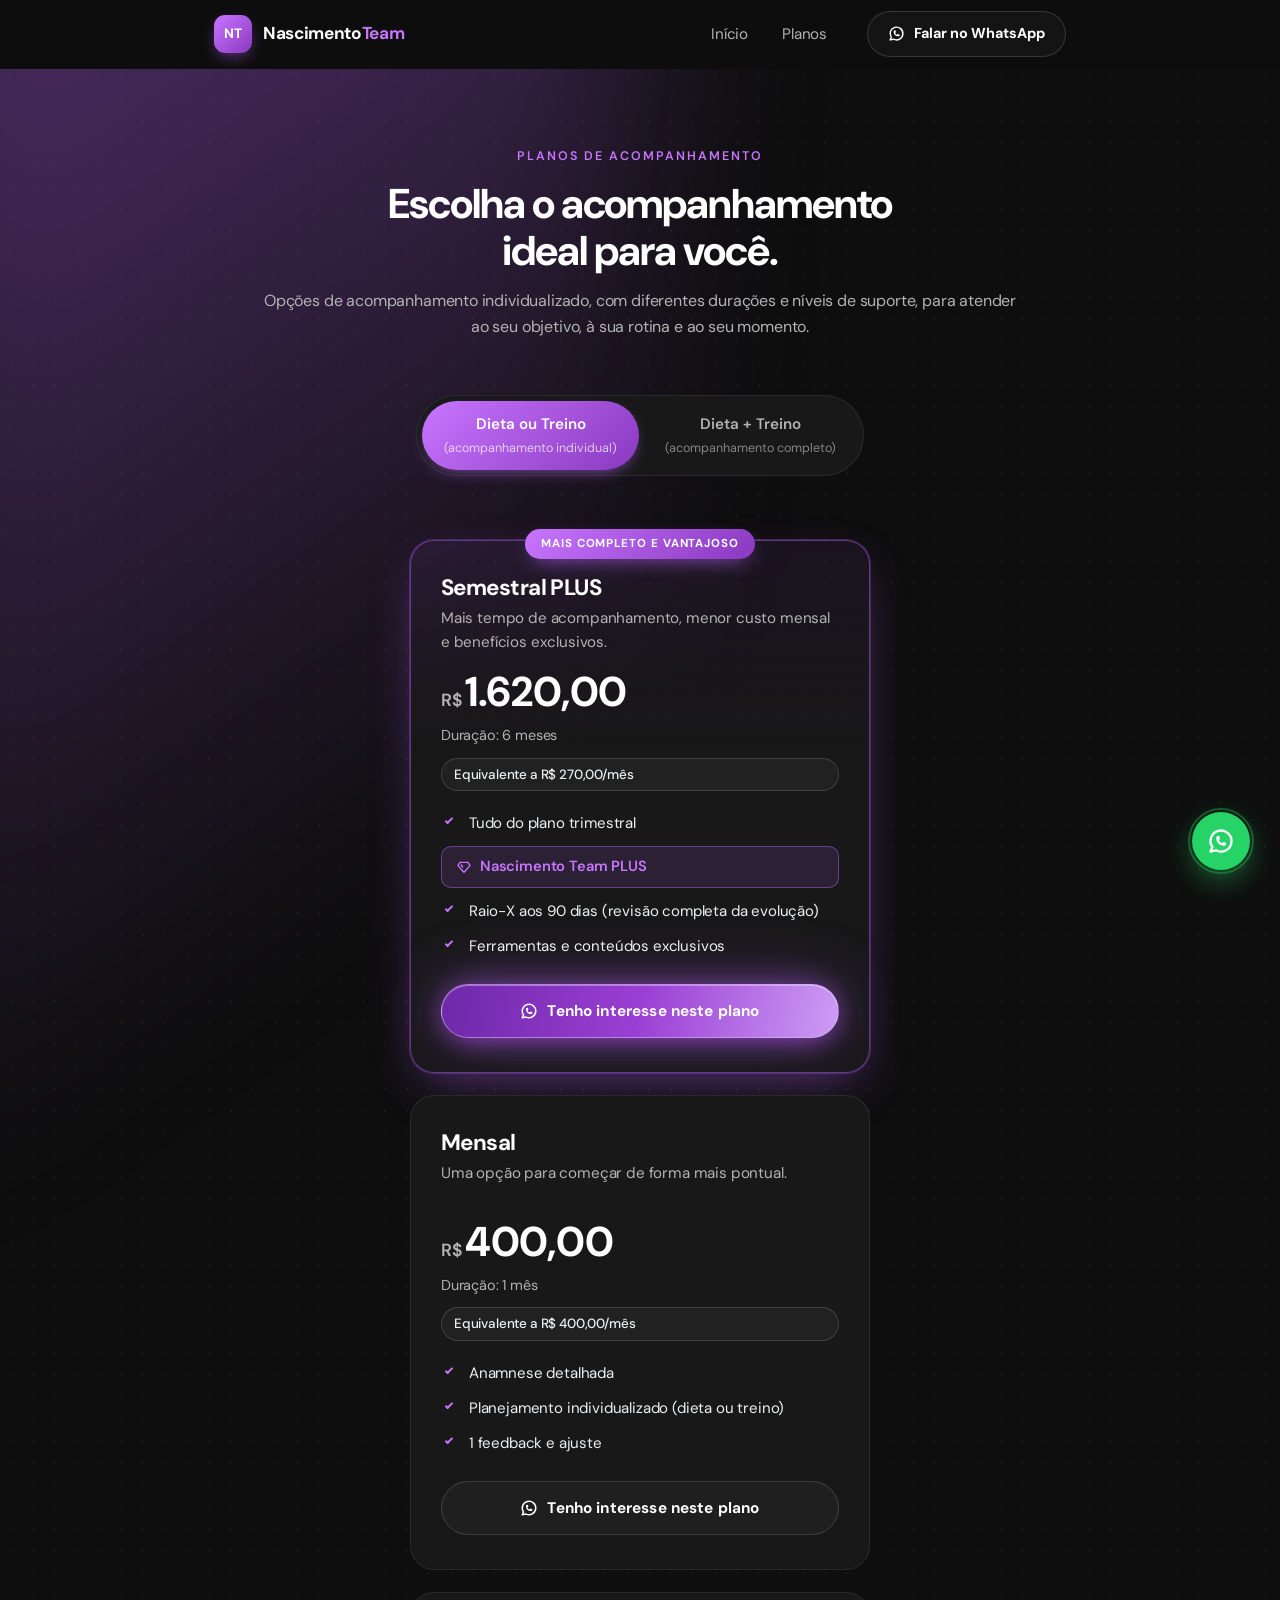
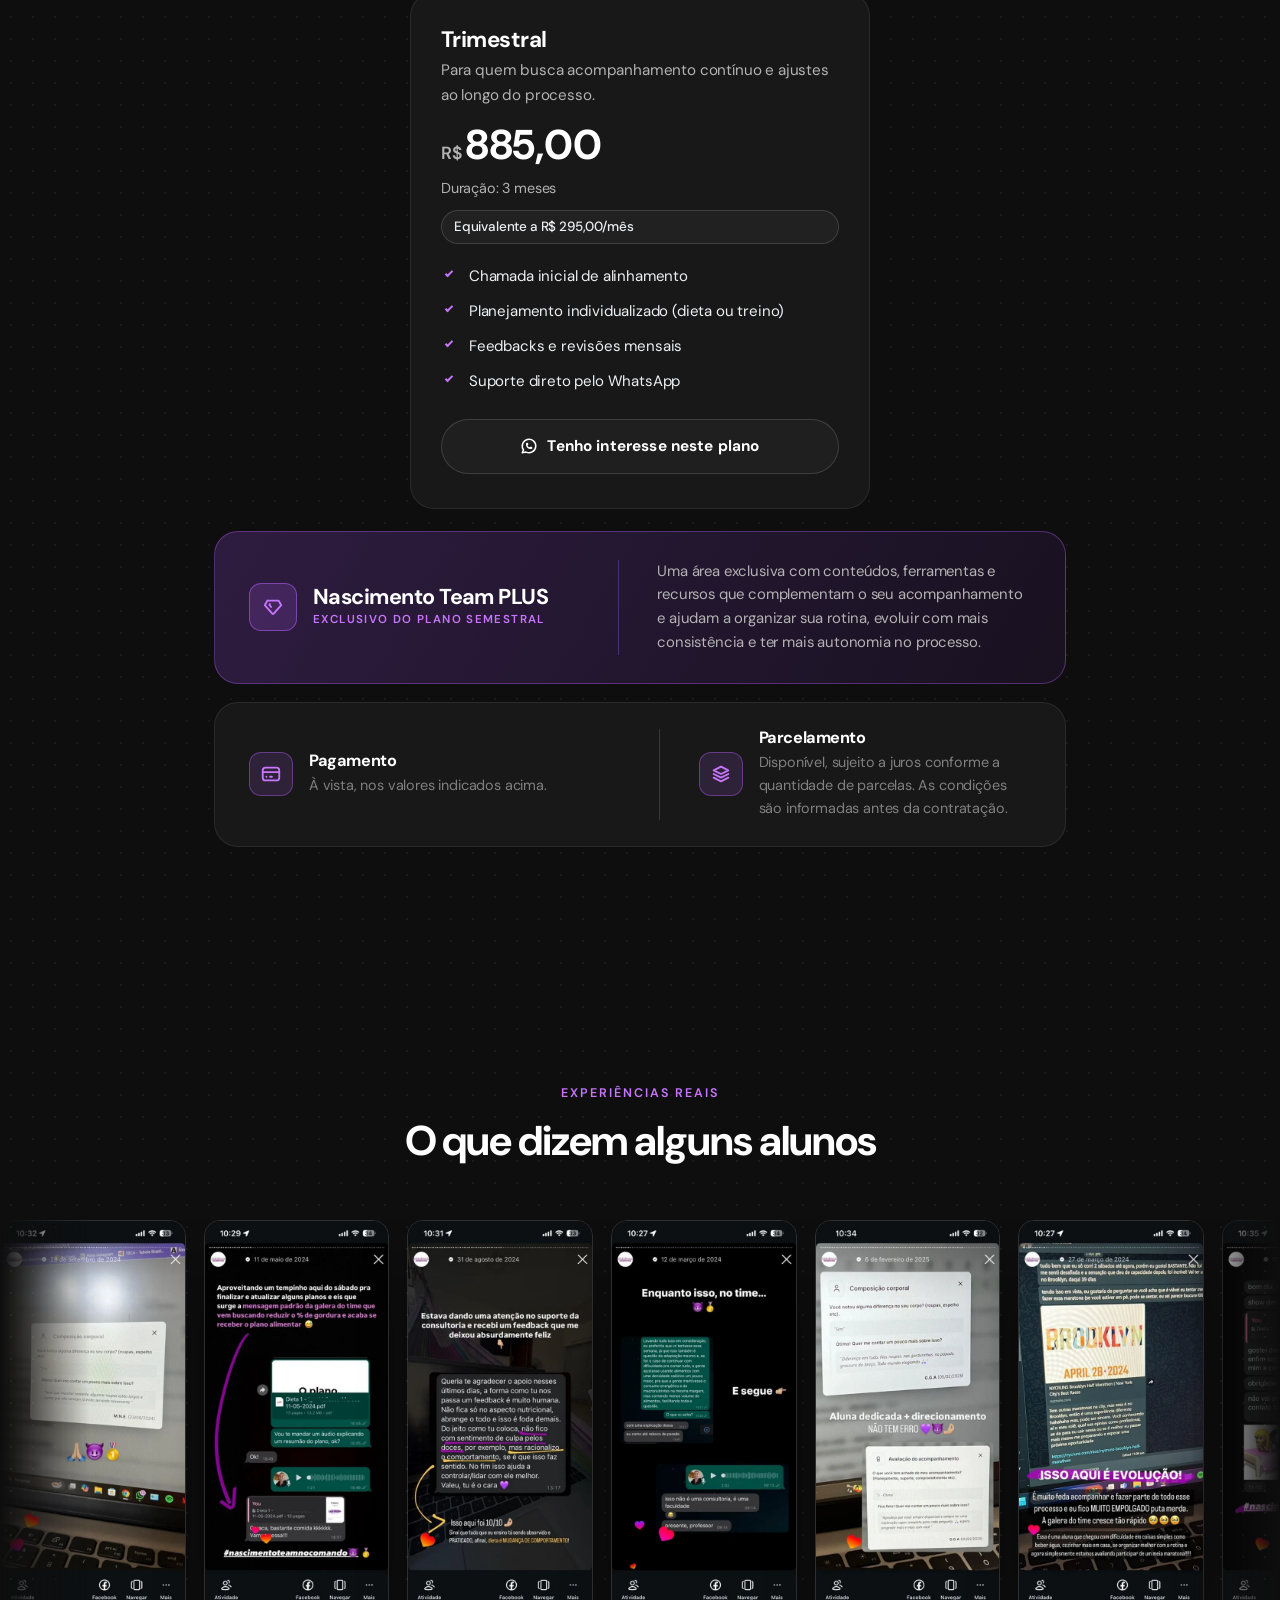
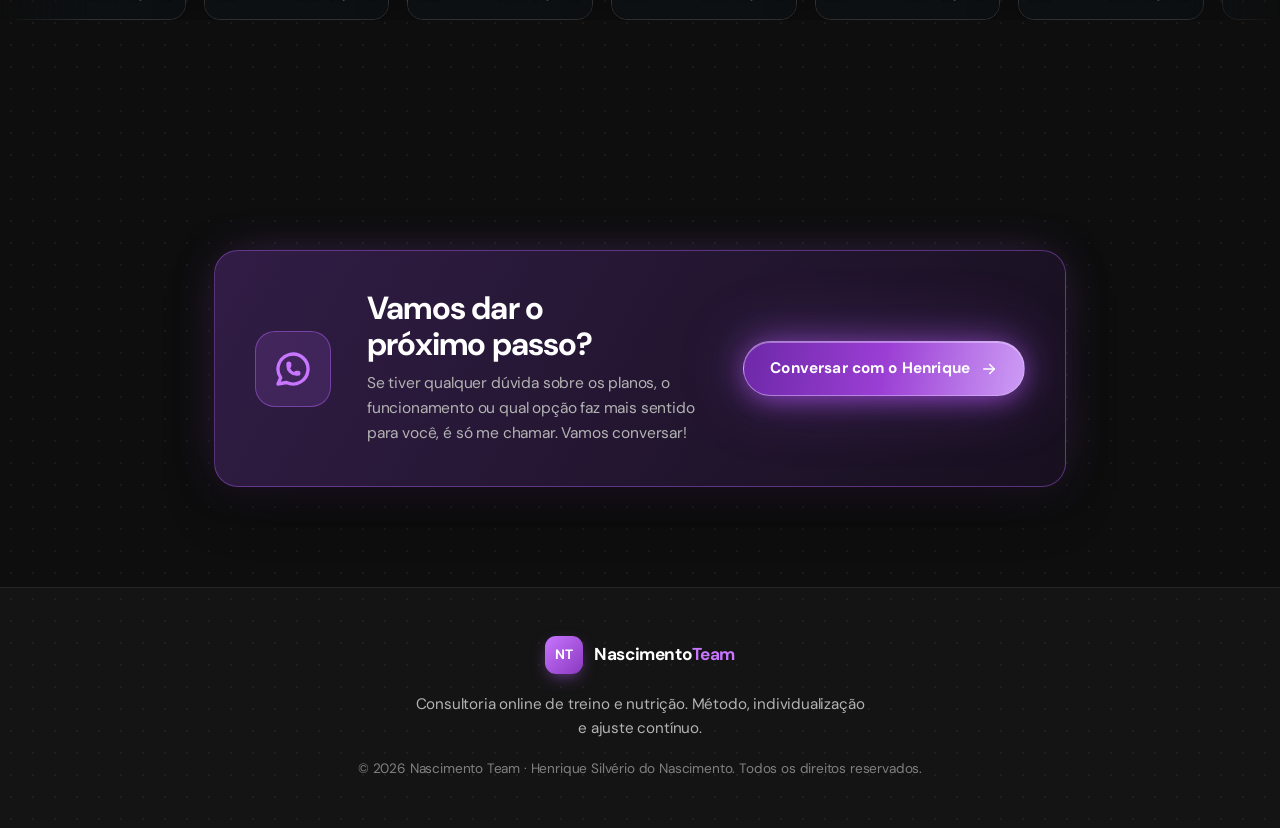
==== commit b8c5f310: "Usa os ícones do @tabler/icons e alinha a faixa de pagamento Ícones: eu vinha escrevendo os paths SV" ====
--- a/planos.html
+++ b/planos.html
@@ -42,7 +42,7 @@
         <a href="./planos" aria-current="page">Planos</a>
       </nav>
 
-      <a href="#contato" class="btn btn--ghost btn--sm header-cta btn--wa" data-wa><svg viewBox="0 0 24 24" width="17" height="17" fill="none" stroke="currentColor" stroke-width="2" stroke-linecap="round" stroke-linejoin="round" aria-hidden="true"><path d="M3 21l1.65-3.8a9 9 0 1 1 3.4 2.9z"/><path d="M9 10a.5.5 0 0 0 1 0V9a.5.5 0 0 0-1 0v1a5 5 0 0 0 5 5h1a.5.5 0 0 0 0-1h-1a.5.5 0 0 0 0 1"/></svg> Falar no WhatsApp</a>
+      <a href="#contato" class="btn btn--ghost btn--sm header-cta btn--wa" data-wa><svg viewBox="0 0 24 24" width="17" height="17" fill="none" stroke="currentColor" stroke-width="2" stroke-linecap="round" stroke-linejoin="round" aria-hidden="true"><path d="M3 21l1.65 -3.8a9 9 0 1 1 3.4 2.9l-5.05 .9" /><path d="M9 10a.5 .5 0 0 0 1 0v-1a.5 .5 0 0 0 -1 0v1a5 5 0 0 0 5 5h1a.5 .5 0 0 0 0 -1h-1a.5 .5 0 0 0 0 1" /></svg> Falar no WhatsApp</a>
 
       <button class="nav-toggle" id="navToggle" aria-label="Abrir menu" aria-expanded="false" aria-controls="primaryNav">
         <span></span><span></span><span></span>
@@ -84,7 +84,7 @@
                 <li class="is-in">Planejamento individualizado (dieta ou treino)</li>
                 <li class="is-in">1 feedback e ajuste</li>
               </ul>
-              <a href="#contato" class="btn btn--ghost btn--block btn--wa" data-wa><svg viewBox="0 0 24 24" width="18" height="18" fill="none" stroke="currentColor" stroke-width="2" stroke-linecap="round" stroke-linejoin="round" aria-hidden="true"><path d="M3 21l1.65-3.8a9 9 0 1 1 3.4 2.9z"/><path d="M9 10a.5.5 0 0 0 1 0V9a.5.5 0 0 0-1 0v1a5 5 0 0 0 5 5h1a.5.5 0 0 0 0-1h-1a.5.5 0 0 0 0 1"/></svg> Tenho interesse neste plano</a>
+              <a href="#contato" class="btn btn--ghost btn--block btn--wa" data-wa><svg viewBox="0 0 24 24" width="18" height="18" fill="none" stroke="currentColor" stroke-width="2" stroke-linecap="round" stroke-linejoin="round" aria-hidden="true"><path d="M3 21l1.65 -3.8a9 9 0 1 1 3.4 2.9l-5.05 .9" /><path d="M9 10a.5 .5 0 0 0 1 0v-1a.5 .5 0 0 0 -1 0v1a5 5 0 0 0 5 5h1a.5 .5 0 0 0 0 -1h-1a.5 .5 0 0 0 0 1" /></svg> Tenho interesse neste plano</a>
             </article>
 
             <article class="plan" data-plan-total="R$ 885,00" data-plan-month="R$ 295,00" data-plan-duration="3 meses">
@@ -99,7 +99,7 @@
                 <li class="is-in">Feedbacks e revisões mensais</li>
                 <li class="is-in">Suporte direto pelo WhatsApp</li>
               </ul>
-              <a href="#contato" class="btn btn--ghost btn--block btn--wa" data-wa><svg viewBox="0 0 24 24" width="18" height="18" fill="none" stroke="currentColor" stroke-width="2" stroke-linecap="round" stroke-linejoin="round" aria-hidden="true"><path d="M3 21l1.65-3.8a9 9 0 1 1 3.4 2.9z"/><path d="M9 10a.5.5 0 0 0 1 0V9a.5.5 0 0 0-1 0v1a5 5 0 0 0 5 5h1a.5.5 0 0 0 0-1h-1a.5.5 0 0 0 0 1"/></svg> Tenho interesse neste plano</a>
+              <a href="#contato" class="btn btn--ghost btn--block btn--wa" data-wa><svg viewBox="0 0 24 24" width="18" height="18" fill="none" stroke="currentColor" stroke-width="2" stroke-linecap="round" stroke-linejoin="round" aria-hidden="true"><path d="M3 21l1.65 -3.8a9 9 0 1 1 3.4 2.9l-5.05 .9" /><path d="M9 10a.5 .5 0 0 0 1 0v-1a.5 .5 0 0 0 -1 0v1a5 5 0 0 0 5 5h1a.5 .5 0 0 0 0 -1h-1a.5 .5 0 0 0 0 1" /></svg> Tenho interesse neste plano</a>
             </article>
 
             <article class="plan plan--featured" data-plan-total="R$ 1.620,00" data-plan-month="R$ 270,00" data-plan-duration="6 meses">
@@ -111,11 +111,11 @@
               <p class="plan__equiv">Equivalente a R$ 270,00/mês</p>
               <ul class="plan__list">
                 <li class="is-in">Tudo do plano trimestral</li>
-                <li class="is-in is-plus"><span class="plan__plus-chip"><svg viewBox="0 0 24 24" width="16" height="16" fill="none" stroke="currentColor" stroke-width="2" stroke-linecap="round" stroke-linejoin="round" aria-hidden="true"><path d="M6 3h12l4 6-10 12L2 9z"/><path d="M11 3 8 9l4 12 4-12-3-6"/><path d="M2 9h20"/></svg> Nascimento Team PLUS</span></li>
+                <li class="is-in is-plus"><span class="plan__plus-chip"><svg viewBox="0 0 24 24" width="16" height="16" fill="none" stroke="currentColor" stroke-width="2" stroke-linecap="round" stroke-linejoin="round" aria-hidden="true"><path d="M6 5h12l3 5l-8.5 9.5a.7 .7 0 0 1 -1 0l-8.5 -9.5l3 -5" /><path d="M10 12l-2 -2.2l.6 -1" /></svg> Nascimento Team PLUS</span></li>
                 <li class="is-in">Raio-X aos 90 dias (revisão completa da evolução)</li>
                 <li class="is-in">Ferramentas e conteúdos exclusivos</li>
               </ul>
-              <a href="#contato" class="btn btn--primary btn--block btn--wa" data-wa><svg viewBox="0 0 24 24" width="18" height="18" fill="none" stroke="currentColor" stroke-width="2" stroke-linecap="round" stroke-linejoin="round" aria-hidden="true"><path d="M3 21l1.65-3.8a9 9 0 1 1 3.4 2.9z"/><path d="M9 10a.5.5 0 0 0 1 0V9a.5.5 0 0 0-1 0v1a5 5 0 0 0 5 5h1a.5.5 0 0 0 0-1h-1a.5.5 0 0 0 0 1"/></svg> Tenho interesse neste plano</a>
+              <a href="#contato" class="btn btn--primary btn--block btn--wa" data-wa><svg viewBox="0 0 24 24" width="18" height="18" fill="none" stroke="currentColor" stroke-width="2" stroke-linecap="round" stroke-linejoin="round" aria-hidden="true"><path d="M3 21l1.65 -3.8a9 9 0 1 1 3.4 2.9l-5.05 .9" /><path d="M9 10a.5 .5 0 0 0 1 0v-1a.5 .5 0 0 0 -1 0v1a5 5 0 0 0 5 5h1a.5 .5 0 0 0 0 -1h-1a.5 .5 0 0 0 0 1" /></svg> Tenho interesse neste plano</a>
             </article>
           </div>
         </div>
@@ -135,7 +135,7 @@
                 <li class="is-in">Feedbacks e revisões mensais</li>
                 <li class="is-in">Suporte direto pelo WhatsApp</li>
               </ul>
-              <a href="#contato" class="btn btn--ghost btn--block btn--wa" data-wa><svg viewBox="0 0 24 24" width="18" height="18" fill="none" stroke="currentColor" stroke-width="2" stroke-linecap="round" stroke-linejoin="round" aria-hidden="true"><path d="M3 21l1.65-3.8a9 9 0 1 1 3.4 2.9z"/><path d="M9 10a.5.5 0 0 0 1 0V9a.5.5 0 0 0-1 0v1a5 5 0 0 0 5 5h1a.5.5 0 0 0 0-1h-1a.5.5 0 0 0 0 1"/></svg> Tenho interesse neste plano</a>
+              <a href="#contato" class="btn btn--ghost btn--block btn--wa" data-wa><svg viewBox="0 0 24 24" width="18" height="18" fill="none" stroke="currentColor" stroke-width="2" stroke-linecap="round" stroke-linejoin="round" aria-hidden="true"><path d="M3 21l1.65 -3.8a9 9 0 1 1 3.4 2.9l-5.05 .9" /><path d="M9 10a.5 .5 0 0 0 1 0v-1a.5 .5 0 0 0 -1 0v1a5 5 0 0 0 5 5h1a.5 .5 0 0 0 0 -1h-1a.5 .5 0 0 0 0 1" /></svg> Tenho interesse neste plano</a>
             </article>
 
             <article class="plan plan--featured" data-plan-total="R$ 2.700,00" data-plan-month="R$ 450,00" data-plan-duration="6 meses">
@@ -147,11 +147,11 @@
               <p class="plan__equiv">Equivalente a R$ 450,00/mês</p>
               <ul class="plan__list">
                 <li class="is-in">Tudo do plano trimestral</li>
-                <li class="is-in is-plus"><span class="plan__plus-chip"><svg viewBox="0 0 24 24" width="16" height="16" fill="none" stroke="currentColor" stroke-width="2" stroke-linecap="round" stroke-linejoin="round" aria-hidden="true"><path d="M6 3h12l4 6-10 12L2 9z"/><path d="M11 3 8 9l4 12 4-12-3-6"/><path d="M2 9h20"/></svg> Nascimento Team PLUS</span></li>
+                <li class="is-in is-plus"><span class="plan__plus-chip"><svg viewBox="0 0 24 24" width="16" height="16" fill="none" stroke="currentColor" stroke-width="2" stroke-linecap="round" stroke-linejoin="round" aria-hidden="true"><path d="M6 5h12l3 5l-8.5 9.5a.7 .7 0 0 1 -1 0l-8.5 -9.5l3 -5" /><path d="M10 12l-2 -2.2l.6 -1" /></svg> Nascimento Team PLUS</span></li>
                 <li class="is-in">Raio-X aos 90 dias (revisão completa da evolução)</li>
                 <li class="is-in">Ferramentas e conteúdos exclusivos</li>
               </ul>
-              <a href="#contato" class="btn btn--primary btn--block btn--wa" data-wa><svg viewBox="0 0 24 24" width="18" height="18" fill="none" stroke="currentColor" stroke-width="2" stroke-linecap="round" stroke-linejoin="round" aria-hidden="true"><path d="M3 21l1.65-3.8a9 9 0 1 1 3.4 2.9z"/><path d="M9 10a.5.5 0 0 0 1 0V9a.5.5 0 0 0-1 0v1a5 5 0 0 0 5 5h1a.5.5 0 0 0 0-1h-1a.5.5 0 0 0 0 1"/></svg> Tenho interesse neste plano</a>
+              <a href="#contato" class="btn btn--primary btn--block btn--wa" data-wa><svg viewBox="0 0 24 24" width="18" height="18" fill="none" stroke="currentColor" stroke-width="2" stroke-linecap="round" stroke-linejoin="round" aria-hidden="true"><path d="M3 21l1.65 -3.8a9 9 0 1 1 3.4 2.9l-5.05 .9" /><path d="M9 10a.5 .5 0 0 0 1 0v-1a.5 .5 0 0 0 -1 0v1a5 5 0 0 0 5 5h1a.5 .5 0 0 0 0 -1h-1a.5 .5 0 0 0 0 1" /></svg> Tenho interesse neste plano</a>
             </article>
           </div>
         </div>
@@ -159,7 +159,7 @@
         <!-- Faixa do Nascimento Team PLUS -->
         <section class="plus-bar reveal" id="plus" aria-label="Nascimento Team PLUS">
           <div class="plus-bar__id">
-            <span class="plus-bar__icon" aria-hidden="true"><svg viewBox="0 0 24 24" width="22" height="22" fill="none" stroke="currentColor" stroke-width="2" stroke-linecap="round" stroke-linejoin="round" aria-hidden="true"><path d="M6 3h12l4 6-10 12L2 9z"/><path d="M11 3 8 9l4 12 4-12-3-6"/><path d="M2 9h20"/></svg></span>
+            <span class="plus-bar__icon" aria-hidden="true"><svg viewBox="0 0 24 24" width="22" height="22" fill="none" stroke="currentColor" stroke-width="2" stroke-linecap="round" stroke-linejoin="round" aria-hidden="true"><path d="M6 5h12l3 5l-8.5 9.5a.7 .7 0 0 1 -1 0l-8.5 -9.5l3 -5" /><path d="M10 12l-2 -2.2l.6 -1" /></svg></span>
             <div>
               <h2>Nascimento Team PLUS</h2>
               <p class="plus-bar__tag">Exclusivo do plano semestral</p>
@@ -171,14 +171,14 @@
         <!-- Faixa de pagamento -->
         <section class="pay-bar reveal" id="pagamento" aria-label="Condições de pagamento">
           <article class="pay-bar__item">
-            <span class="pay-bar__icon" aria-hidden="true"><svg viewBox="0 0 24 24" width="22" height="22" fill="none" stroke="currentColor" stroke-width="2" stroke-linecap="round" stroke-linejoin="round"><rect x="2" y="5" width="20" height="14" rx="2"/><path d="M2 10h20"/></svg></span>
+            <span class="pay-bar__icon" aria-hidden="true"><svg viewBox="0 0 24 24" width="22" height="22" fill="none" stroke="currentColor" stroke-width="2" stroke-linecap="round" stroke-linejoin="round"><path d="M3 8a3 3 0 0 1 3 -3h12a3 3 0 0 1 3 3v8a3 3 0 0 1 -3 3h-12a3 3 0 0 1 -3 -3l0 -8" /><path d="M3 10l18 0" /><path d="M7 15l.01 0" /><path d="M11 15l2 0" /></svg></span>
             <div>
               <h3>Pagamento</h3>
               <p>À vista, nos valores indicados acima.</p>
             </div>
           </article>
           <article class="pay-bar__item">
-            <span class="pay-bar__icon" aria-hidden="true"><svg viewBox="0 0 24 24" width="22" height="22" fill="none" stroke="currentColor" stroke-width="2" stroke-linecap="round" stroke-linejoin="round"><path d="m12 2 9 5-9 5-9-5 9-5Z"/><path d="m3 12 9 5 9-5"/><path d="m3 17 9 5 9-5"/></svg></span>
+            <span class="pay-bar__icon" aria-hidden="true"><svg viewBox="0 0 24 24" width="22" height="22" fill="none" stroke="currentColor" stroke-width="2" stroke-linecap="round" stroke-linejoin="round"><path d="M12 4l-8 4l8 4l8 -4l-8 -4" /><path d="M4 12l8 4l8 -4" /><path d="M4 16l8 4l8 -4" /></svg></span>
             <div>
               <h3>Parcelamento</h3>
               <p>Disponível, sujeito a juros conforme a quantidade de parcelas. As condições são informadas antes da contratação.</p>
@@ -248,14 +248,14 @@
     <section class="section cta-final" id="contato">
       <div class="container">
         <div class="cta-row reveal">
-          <span class="cta-row__icon" aria-hidden="true"><svg viewBox="0 0 24 24" width="40" height="40" fill="none" stroke="currentColor" stroke-width="2" stroke-linecap="round" stroke-linejoin="round" aria-hidden="true"><path d="M3 21l1.65-3.8a9 9 0 1 1 3.4 2.9z"/><path d="M9 10a.5.5 0 0 0 1 0V9a.5.5 0 0 0-1 0v1a5 5 0 0 0 5 5h1a.5.5 0 0 0 0-1h-1a.5.5 0 0 0 0 1"/></svg></span>
+          <span class="cta-row__icon" aria-hidden="true"><svg viewBox="0 0 24 24" width="40" height="40" fill="none" stroke="currentColor" stroke-width="2" stroke-linecap="round" stroke-linejoin="round" aria-hidden="true"><path d="M3 21l1.65 -3.8a9 9 0 1 1 3.4 2.9l-5.05 .9" /><path d="M9 10a.5 .5 0 0 0 1 0v-1a.5 .5 0 0 0 -1 0v1a5 5 0 0 0 5 5h1a.5 .5 0 0 0 0 -1h-1a.5 .5 0 0 0 0 1" /></svg></span>
           <div class="cta-row__text">
             <h2>Vamos dar o próximo passo?</h2>
             <p>Se tiver qualquer dúvida sobre os planos, o funcionamento ou qual opção faz mais sentido para você, é só me chamar. Vamos conversar!</p>
           </div>
           <a href="#" class="btn btn--primary cta-row__btn" data-wa>
-            Conversar diretamente com o Henrique
-            <svg viewBox="0 0 24 24" width="18" height="18" fill="none" stroke="currentColor" stroke-width="2" stroke-linecap="round" stroke-linejoin="round" aria-hidden="true"><path d="M5 12h14"/><path d="m12 5 7 7-7 7"/></svg>
+            Conversar com o Henrique
+            <svg viewBox="0 0 24 24" width="18" height="18" fill="none" stroke="currentColor" stroke-width="2" stroke-linecap="round" stroke-linejoin="round" aria-hidden="true"><path d="M5 12l14 0" /><path d="M13 18l6 -6" /><path d="M13 6l6 6" /></svg>
           </a>
         </div>
       </div>
@@ -275,7 +275,7 @@
   </footer>
 
   <!-- Botão flutuante de WhatsApp -->
-  <a href="#" class="wa-float" data-wa aria-label="Falar no WhatsApp"><svg viewBox="0 0 24 24" width="28" height="28" fill="none" stroke="currentColor" stroke-width="2" stroke-linecap="round" stroke-linejoin="round" aria-hidden="true"><path d="M3 21l1.65-3.8a9 9 0 1 1 3.4 2.9z"/><path d="M9 10a.5.5 0 0 0 1 0V9a.5.5 0 0 0-1 0v1a5 5 0 0 0 5 5h1a.5.5 0 0 0 0-1h-1a.5.5 0 0 0 0 1"/></svg></a>
+  <a href="#" class="wa-float" data-wa aria-label="Falar no WhatsApp"><svg viewBox="0 0 24 24" width="28" height="28" fill="none" stroke="currentColor" stroke-width="2" stroke-linecap="round" stroke-linejoin="round" aria-hidden="true"><path d="M3 21l1.65 -3.8a9 9 0 1 1 3.4 2.9l-5.05 .9" /><path d="M9 10a.5 .5 0 0 0 1 0v-1a.5 .5 0 0 0 -1 0v1a5 5 0 0 0 5 5h1a.5 .5 0 0 0 0 -1h-1a.5 .5 0 0 0 0 1" /></svg></a>
 
   <script src="./script.js"></script>
 </body>
--- a/styles.css
+++ b/styles.css
@@ -668,13 +668,15 @@
 /* Faixa de pagamento e parcelamento, dividida ao meio */
 .pay-bar {
   display: grid; grid-template-columns: 1fr 1fr; gap: clamp(20px, 3vw, 40px);
+  align-items: center;
   margin-top: 18px; padding: clamp(20px, 2.4vw, 26px) clamp(22px, 3vw, 34px);
   border-radius: var(--radius-lg);
   border: 1px solid var(--border); background: var(--surface);
 }
-.pay-bar__item { display: flex; align-items: flex-start; gap: 16px; }
+.pay-bar__item { display: flex; align-items: center; gap: 16px; }
 .pay-bar__item + .pay-bar__item {
   padding-left: clamp(20px, 3vw, 40px); border-left: 1px solid var(--border-strong);
+  align-self: stretch;
 }
 .pay-bar__icon {
   display: inline-grid; place-content: center; width: 44px; height: 44px; flex-shrink: 0;
@@ -702,7 +704,7 @@
 }
 .cta-row h2 { font-size: clamp(1.4rem, 2.6vw, 2rem); margin-bottom: 8px; }
 .cta-row p { color: var(--text-muted); font-size: 0.97rem; max-width: 60ch; }
-.cta-row__btn { white-space: normal; text-align: left; max-width: 280px; }
+.cta-row__btn { white-space: nowrap; }
 
 /* ============================================================= */
 /* NASCIMENTO TEAM PLUS                                          */
@@ -961,7 +963,7 @@
   .pay-bar { grid-template-columns: 1fr; gap: 18px; }
   .pay-bar__item + .pay-bar__item { padding-left: 0; border-left: none; padding-top: 18px; border-top: 1px solid var(--border-strong); }
   .cta-row { grid-template-columns: 1fr; text-align: center; justify-items: center; }
-  .cta-row__btn { max-width: 100%; width: 100%; text-align: center; justify-content: center; }
+  .cta-row__btn { width: 100%; justify-content: center; white-space: normal; }
   .cta-row p { margin-inline: auto; }
   /* O selo do semestral cabe melhor em duas linhas */
   .plan__equiv--best b { display: block; }
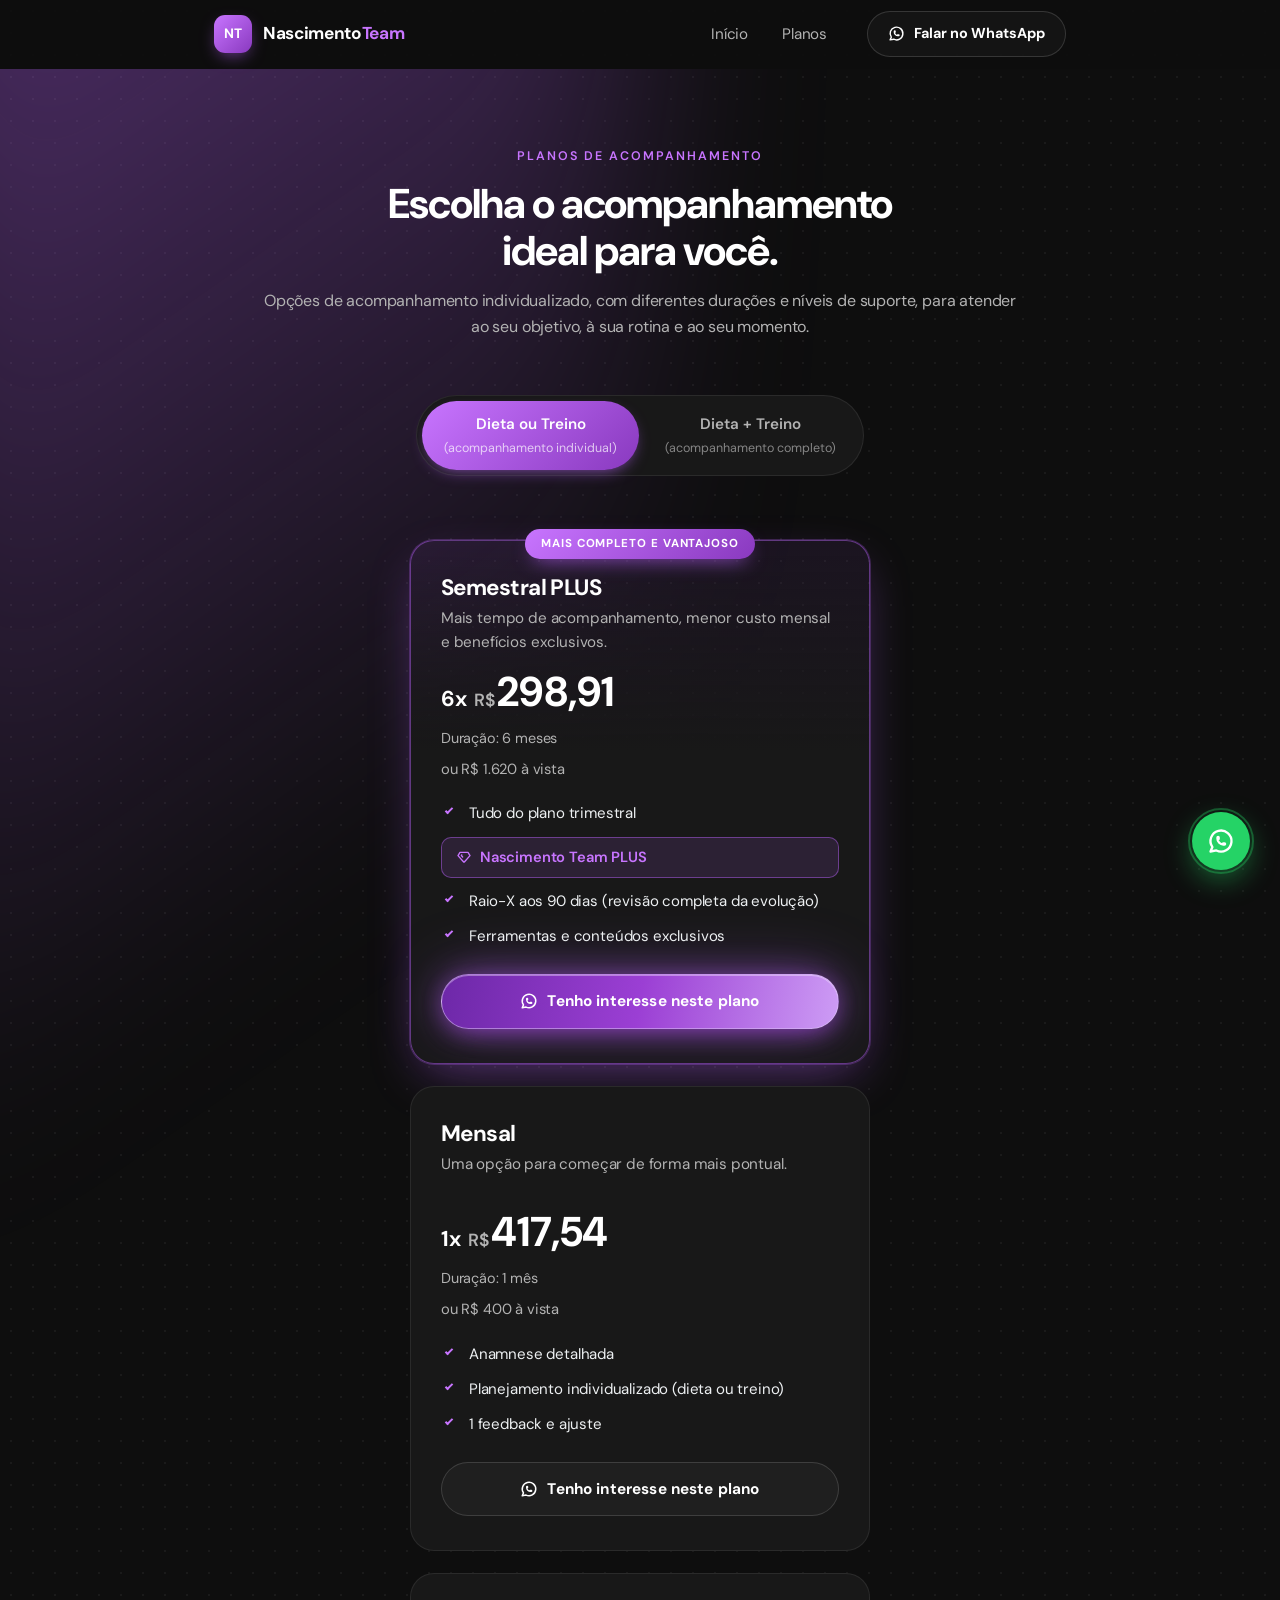
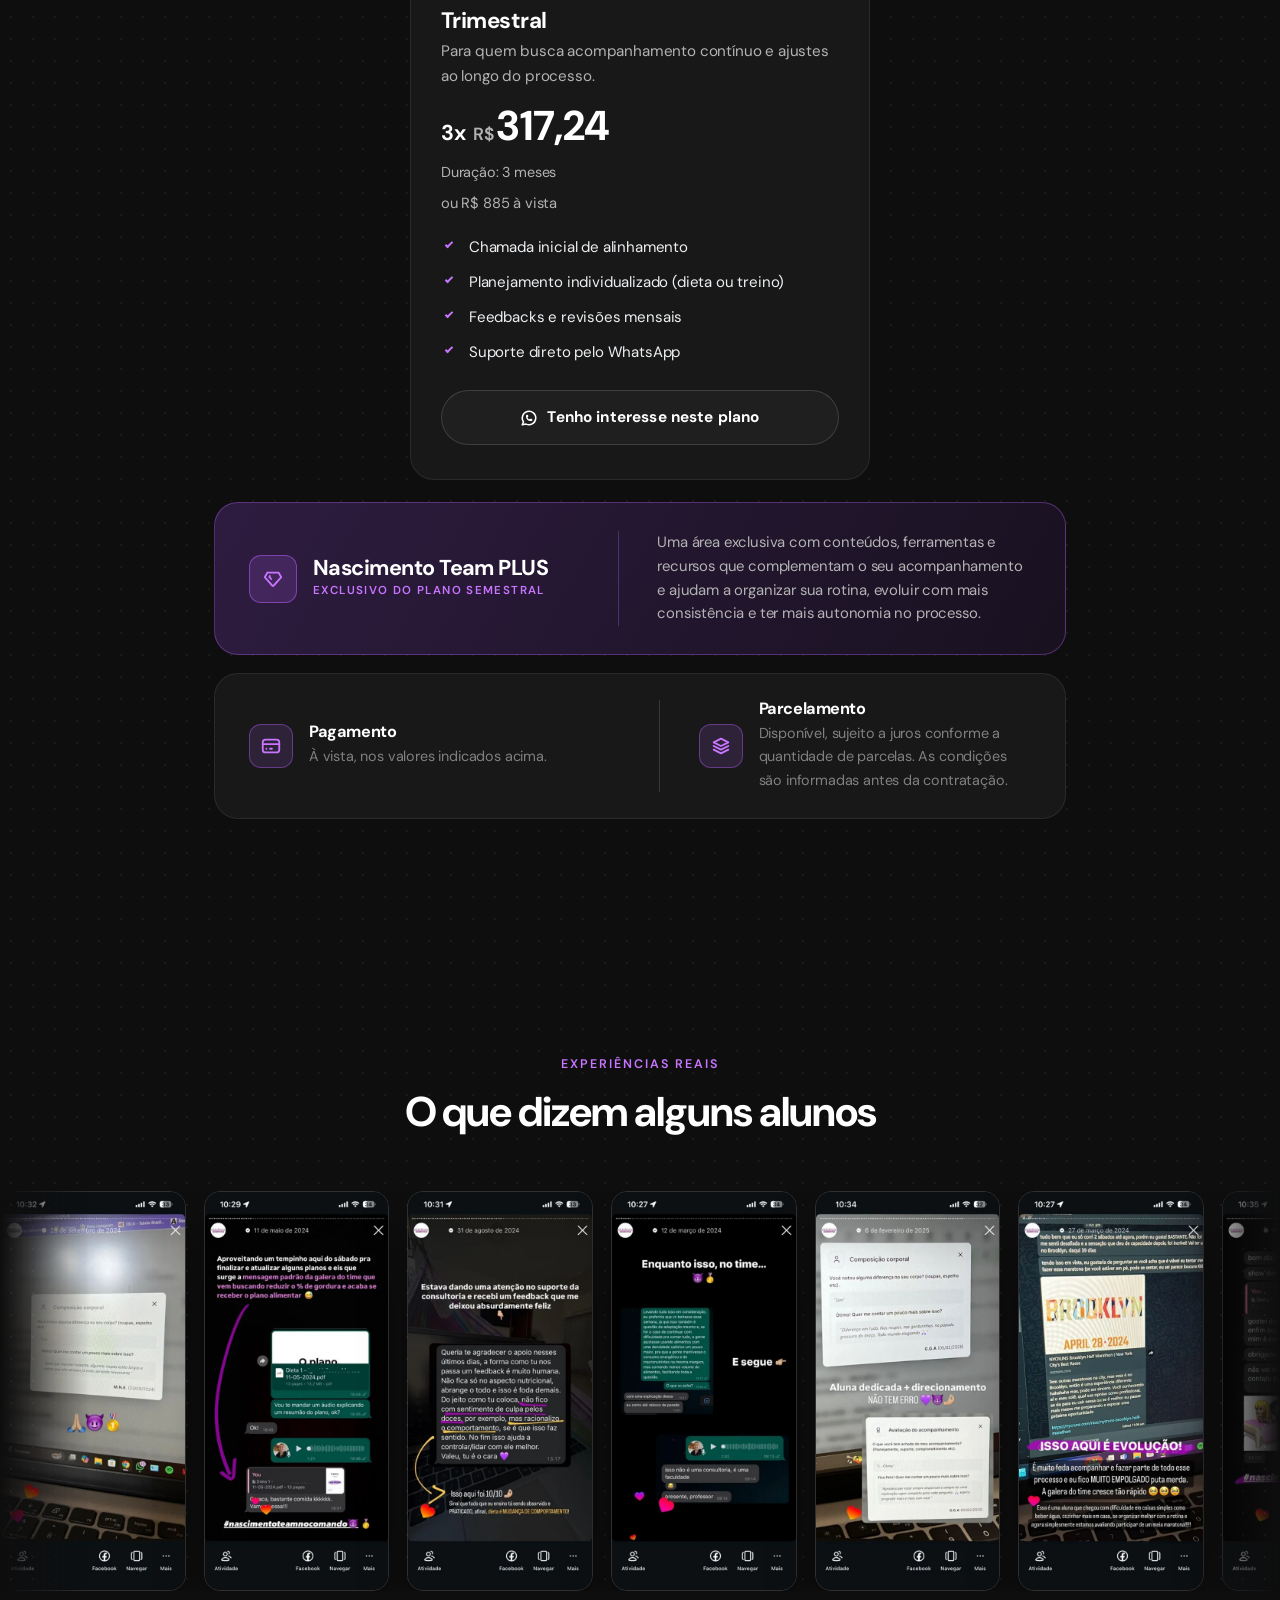
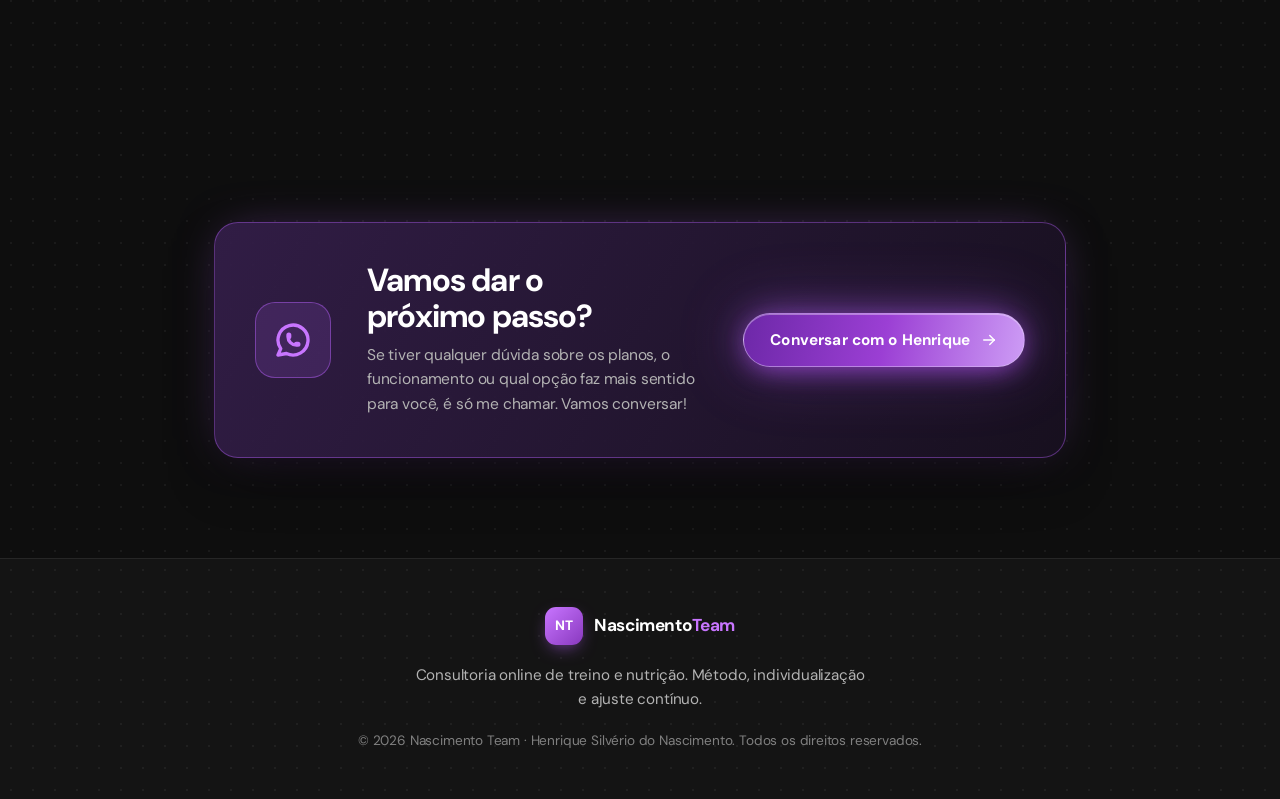
==== commit 1da0a950: "Põe o valor parcelado em evidência nos cards da /planos O número grande passa a ser a parcela do car" ====
--- a/planos.html
+++ b/planos.html
@@ -73,12 +73,12 @@
         <!-- Grupo: Dieta OU Treino -->
         <div data-plan-group="individual">
           <div class="plans">
-            <article class="plan" data-plan-total="R$ 400,00" data-plan-month="R$ 400,00" data-plan-duration="1 mês">
+            <article class="plan" data-plan-cash="R$ 400" data-plan-installment="1x R$ 417,54" data-plan-duration="1 mês">
               <h3 class="plan__name">Mensal</h3>
               <p class="plan__tagline">Uma opção para começar de forma mais pontual.</p>
-              <div class="plan__price"><span class="plan__currency">R$</span><span class="plan__value">400,00</span></div>
+              <div class="plan__price"><span class="plan__parcelas">1x</span><span class="plan__currency">R$</span><span class="plan__value">417,54</span></div>
               <p class="plan__term">Duração: 1 mês</p>
-              <p class="plan__equiv">Equivalente a R$ 400,00/mês</p>
+              <p class="plan__cash">ou R$ 400 à vista</p>
               <ul class="plan__list">
                 <li class="is-in">Anamnese detalhada</li>
                 <li class="is-in">Planejamento individualizado (dieta ou treino)</li>
@@ -87,12 +87,12 @@
               <a href="#contato" class="btn btn--ghost btn--block btn--wa" data-wa><svg viewBox="0 0 24 24" width="18" height="18" fill="none" stroke="currentColor" stroke-width="2" stroke-linecap="round" stroke-linejoin="round" aria-hidden="true"><path d="M3 21l1.65 -3.8a9 9 0 1 1 3.4 2.9l-5.05 .9" /><path d="M9 10a.5 .5 0 0 0 1 0v-1a.5 .5 0 0 0 -1 0v1a5 5 0 0 0 5 5h1a.5 .5 0 0 0 0 -1h-1a.5 .5 0 0 0 0 1" /></svg> Tenho interesse neste plano</a>
             </article>
 
-            <article class="plan" data-plan-total="R$ 885,00" data-plan-month="R$ 295,00" data-plan-duration="3 meses">
+            <article class="plan" data-plan-cash="R$ 885" data-plan-installment="3x R$ 317,24" data-plan-duration="3 meses">
               <h3 class="plan__name">Trimestral</h3>
               <p class="plan__tagline">Para quem busca acompanhamento contínuo e ajustes ao longo do processo.</p>
-              <div class="plan__price"><span class="plan__currency">R$</span><span class="plan__value">885,00</span></div>
+              <div class="plan__price"><span class="plan__parcelas">3x</span><span class="plan__currency">R$</span><span class="plan__value">317,24</span></div>
               <p class="plan__term">Duração: 3 meses</p>
-              <p class="plan__equiv">Equivalente a R$ 295,00/mês</p>
+              <p class="plan__cash">ou R$ 885 à vista</p>
               <ul class="plan__list">
                 <li class="is-in">Chamada inicial de alinhamento</li>
                 <li class="is-in">Planejamento individualizado (dieta ou treino)</li>
@@ -102,13 +102,13 @@
               <a href="#contato" class="btn btn--ghost btn--block btn--wa" data-wa><svg viewBox="0 0 24 24" width="18" height="18" fill="none" stroke="currentColor" stroke-width="2" stroke-linecap="round" stroke-linejoin="round" aria-hidden="true"><path d="M3 21l1.65 -3.8a9 9 0 1 1 3.4 2.9l-5.05 .9" /><path d="M9 10a.5 .5 0 0 0 1 0v-1a.5 .5 0 0 0 -1 0v1a5 5 0 0 0 5 5h1a.5 .5 0 0 0 0 -1h-1a.5 .5 0 0 0 0 1" /></svg> Tenho interesse neste plano</a>
             </article>
 
-            <article class="plan plan--featured" data-plan-total="R$ 1.620,00" data-plan-month="R$ 270,00" data-plan-duration="6 meses">
+            <article class="plan plan--featured" data-plan-cash="R$ 1.620" data-plan-installment="6x R$ 298,91" data-plan-duration="6 meses">
               <span class="plan__badge">Mais completo e vantajoso</span>
               <h3 class="plan__name">Semestral PLUS</h3>
               <p class="plan__tagline">Mais tempo de acompanhamento, menor custo mensal e benefícios exclusivos.</p>
-              <div class="plan__price"><span class="plan__currency">R$</span><span class="plan__value">1.620,00</span></div>
+              <div class="plan__price"><span class="plan__parcelas">6x</span><span class="plan__currency">R$</span><span class="plan__value">298,91</span></div>
               <p class="plan__term">Duração: 6 meses</p>
-              <p class="plan__equiv">Equivalente a R$ 270,00/mês</p>
+              <p class="plan__cash">ou R$ 1.620 à vista</p>
               <ul class="plan__list">
                 <li class="is-in">Tudo do plano trimestral</li>
                 <li class="is-in is-plus"><span class="plan__plus-chip"><svg viewBox="0 0 24 24" width="16" height="16" fill="none" stroke="currentColor" stroke-width="2" stroke-linecap="round" stroke-linejoin="round" aria-hidden="true"><path d="M6 5h12l3 5l-8.5 9.5a.7 .7 0 0 1 -1 0l-8.5 -9.5l3 -5" /><path d="M10 12l-2 -2.2l.6 -1" /></svg> Nascimento Team PLUS</span></li>
@@ -123,12 +123,12 @@
         <!-- Grupo: Dieta E Treino (completo) -->
         <div data-plan-group="completo" class="is-hidden">
           <div class="plans plans--2">
-            <article class="plan" data-plan-total="R$ 1.545,00" data-plan-month="R$ 515,00" data-plan-duration="3 meses">
+            <article class="plan" data-plan-cash="R$ 1.545" data-plan-installment="3x R$ 553,83" data-plan-duration="3 meses">
               <h3 class="plan__name">Trimestral</h3>
               <p class="plan__tagline">Para quem busca acompanhamento contínuo e ajustes ao longo do processo.</p>
-              <div class="plan__price"><span class="plan__currency">R$</span><span class="plan__value">1.545,00</span></div>
+              <div class="plan__price"><span class="plan__parcelas">3x</span><span class="plan__currency">R$</span><span class="plan__value">553,83</span></div>
               <p class="plan__term">Duração: 3 meses</p>
-              <p class="plan__equiv">Equivalente a R$ 515,00/mês</p>
+              <p class="plan__cash">ou R$ 1.545 à vista</p>
               <ul class="plan__list">
                 <li class="is-in">Chamada inicial de alinhamento</li>
                 <li class="is-in">Planejamento individualizado (dieta e treino)</li>
@@ -138,13 +138,13 @@
               <a href="#contato" class="btn btn--ghost btn--block btn--wa" data-wa><svg viewBox="0 0 24 24" width="18" height="18" fill="none" stroke="currentColor" stroke-width="2" stroke-linecap="round" stroke-linejoin="round" aria-hidden="true"><path d="M3 21l1.65 -3.8a9 9 0 1 1 3.4 2.9l-5.05 .9" /><path d="M9 10a.5 .5 0 0 0 1 0v-1a.5 .5 0 0 0 -1 0v1a5 5 0 0 0 5 5h1a.5 .5 0 0 0 0 -1h-1a.5 .5 0 0 0 0 1" /></svg> Tenho interesse neste plano</a>
             </article>
 
-            <article class="plan plan--featured" data-plan-total="R$ 2.700,00" data-plan-month="R$ 450,00" data-plan-duration="6 meses">
+            <article class="plan plan--featured" data-plan-cash="R$ 2.700" data-plan-installment="6x R$ 498,18" data-plan-duration="6 meses">
               <span class="plan__badge">Mais completo e vantajoso</span>
               <h3 class="plan__name">Semestral PLUS</h3>
               <p class="plan__tagline">Mais tempo de acompanhamento, menor custo mensal e benefícios exclusivos.</p>
-              <div class="plan__price"><span class="plan__currency">R$</span><span class="plan__value">2.700,00</span></div>
+              <div class="plan__price"><span class="plan__parcelas">6x</span><span class="plan__currency">R$</span><span class="plan__value">498,18</span></div>
               <p class="plan__term">Duração: 6 meses</p>
-              <p class="plan__equiv">Equivalente a R$ 450,00/mês</p>
+              <p class="plan__cash">ou R$ 2.700 à vista</p>
               <ul class="plan__list">
                 <li class="is-in">Tudo do plano trimestral</li>
                 <li class="is-in is-plus"><span class="plan__plus-chip"><svg viewBox="0 0 24 24" width="16" height="16" fill="none" stroke="currentColor" stroke-width="2" stroke-linecap="round" stroke-linejoin="round" aria-hidden="true"><path d="M6 5h12l3 5l-8.5 9.5a.7 .7 0 0 1 -1 0l-8.5 -9.5l3 -5" /><path d="M10 12l-2 -2.2l.6 -1" /></svg> Nascimento Team PLUS</span></li>
--- a/styles.css
+++ b/styles.css
@@ -541,27 +541,15 @@
 .plan__tagline { color: var(--text-muted); font-size: 0.95rem; min-height: 2.8em; }
 .plan__price { display: flex; align-items: baseline; gap: 3px; margin: 18px 0 4px; color: var(--text); }
 .plan__currency { font-size: 1.1rem; font-weight: 600; color: var(--text-muted); }
+/* "6x" antes do valor da parcela, que é o número em destaque */
+.plan__parcelas { font-size: 1.35rem; font-weight: 700; color: var(--text); margin-right: 4px; }
 .plan__value { font-size: 2.6rem; font-weight: 700; line-height: 1; }
 .plan__period { font-size: 0.95rem; color: var(--text-dim); }
-.plan__cash { margin-top: 4px; color: var(--text-dim); font-size: 0.85rem; }
+.plan__cash { margin-top: 8px; color: var(--text-muted); font-size: 0.92rem; }
 
 /* Na /planos o número grande é o valor TOTAL do plano. A duração e o
    equivalente mensal vêm logo abaixo, para a comparação ficar direta. */
 .plan__term { margin-top: 6px; color: var(--text-muted); font-size: 0.9rem; }
-.plan__equiv {
-  display: inline-block; margin-top: 10px; padding: 5px 12px;
-  border-radius: 999px; border: 1px solid var(--border-strong);
-  background: rgba(255, 255, 255, 0.04);
-  color: var(--text-soft); font-size: 0.84rem; font-weight: 500;
-}
-.plan__equiv--best {
-  border-color: rgba(186, 99, 255, 0.45);
-  background: rgba(186, 99, 255, 0.12);
-  color: var(--primary-light);
-}
-.plan__equiv b { font-weight: 600; }
-.plan__equiv b::before { content: " \00b7 "; }
-
 /* Botão do card com o ícone do WhatsApp */
 .btn--wa { gap: 9px; }
 .btn--wa svg { flex-shrink: 0; }
@@ -965,9 +953,6 @@
   .cta-row { grid-template-columns: 1fr; text-align: center; justify-items: center; }
   .cta-row__btn { width: 100%; justify-content: center; white-space: normal; }
   .cta-row p { margin-inline: auto; }
-  /* O selo do semestral cabe melhor em duas linhas */
-  .plan__equiv--best b { display: block; }
-  .plan__equiv--best b::before { content: none; }
   /* Header mobile: logo + menu hambúrguer (sem botão de WhatsApp) */
   .scarcity-bar__dot { display: none; }
   .site-header__inner { gap: 10px; }
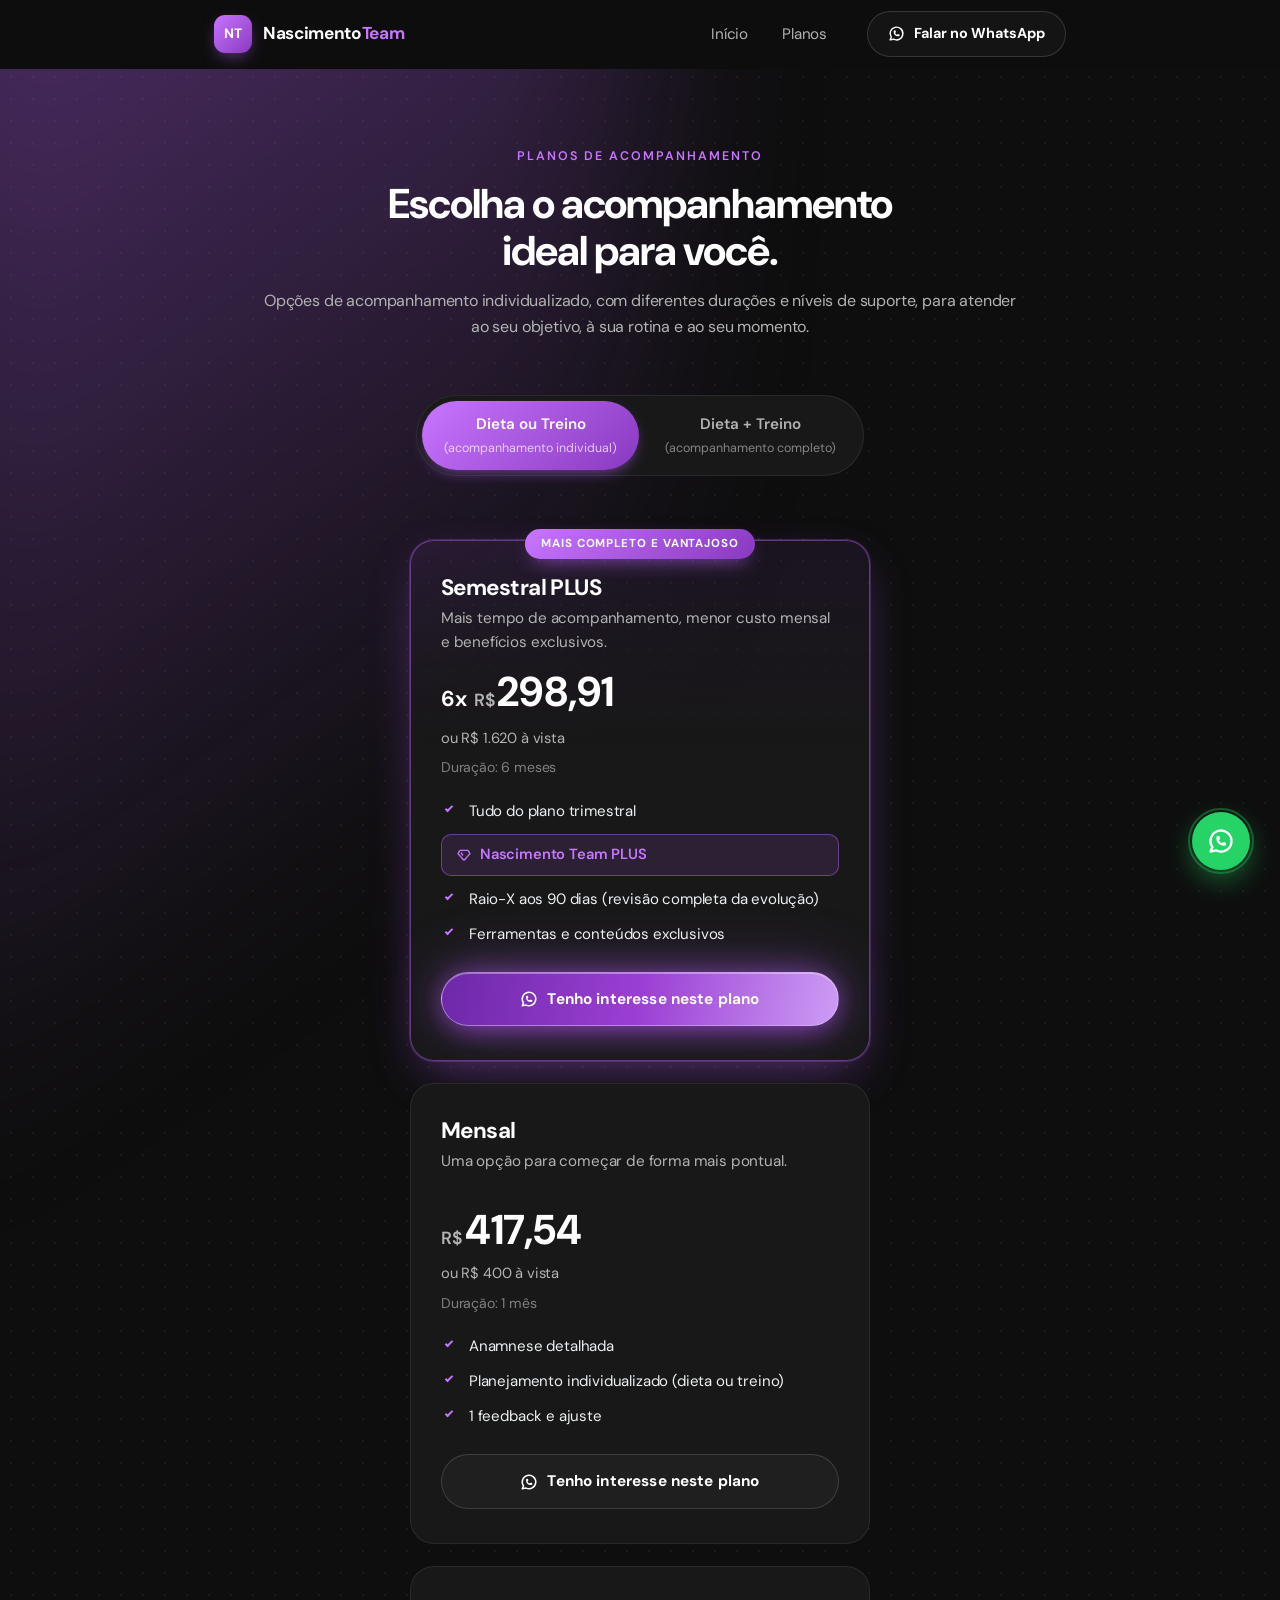
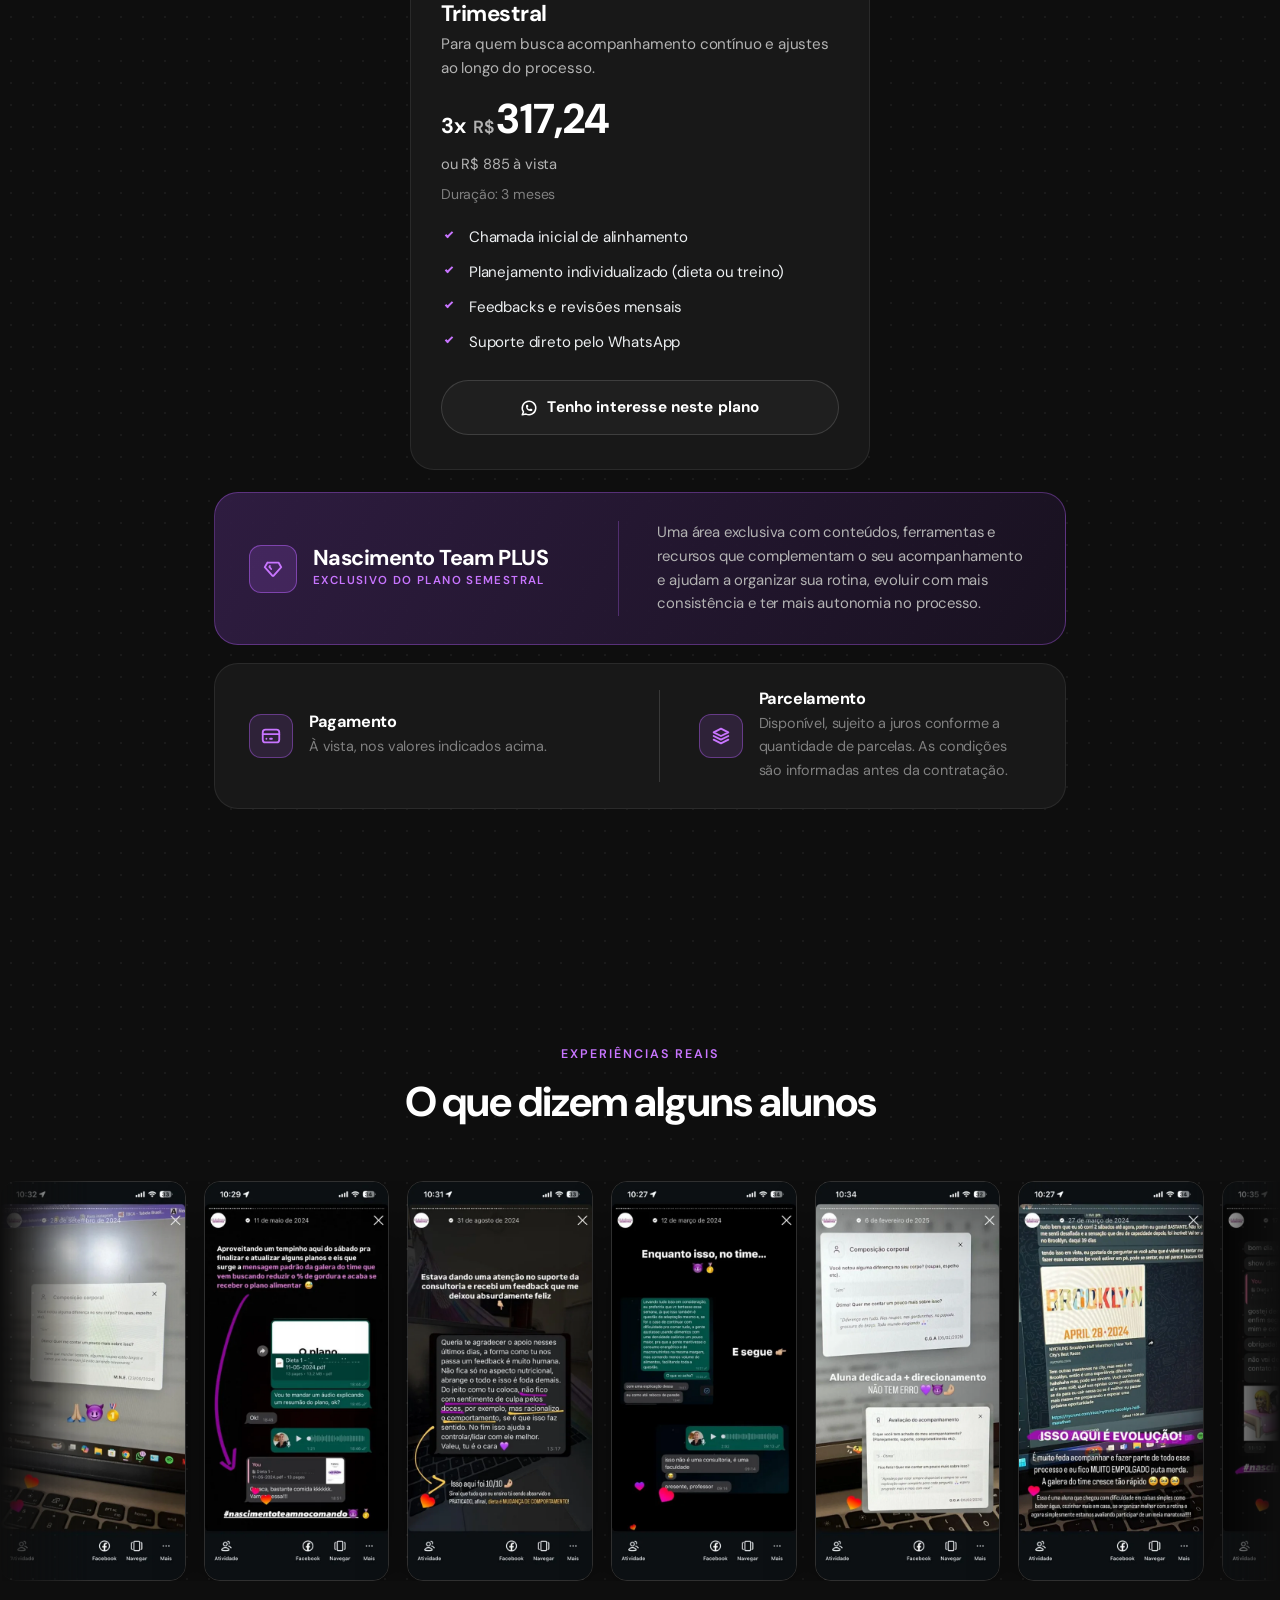
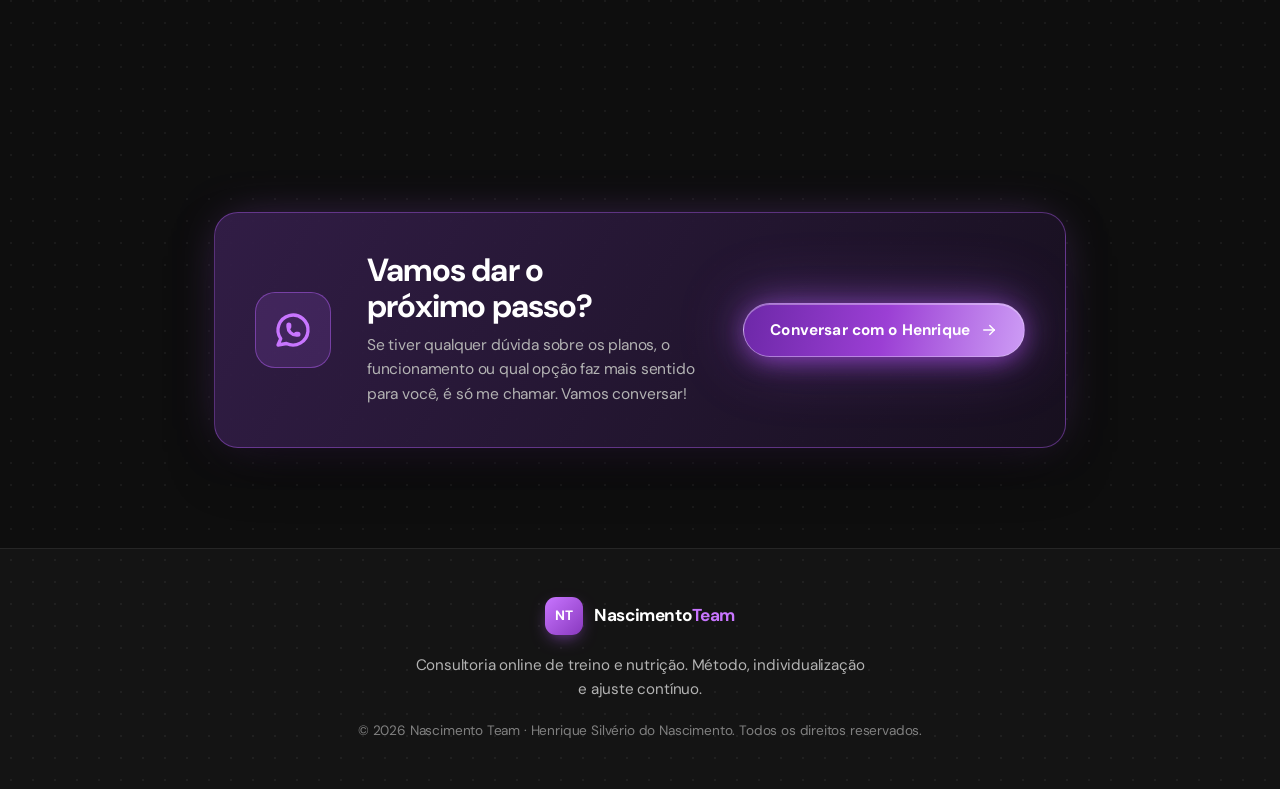
==== commit 6c043f37: "Ajusta o preço do mensal e a ordem das linhas no card - Mensal: sai o "1x", fica só R$ 417,54. - O "" ====
--- a/planos.html
+++ b/planos.html
@@ -76,9 +76,9 @@
             <article class="plan" data-plan-cash="R$ 400" data-plan-installment="1x R$ 417,54" data-plan-duration="1 mês">
               <h3 class="plan__name">Mensal</h3>
               <p class="plan__tagline">Uma opção para começar de forma mais pontual.</p>
-              <div class="plan__price"><span class="plan__parcelas">1x</span><span class="plan__currency">R$</span><span class="plan__value">417,54</span></div>
+              <div class="plan__price"><span class="plan__currency">R$</span><span class="plan__value">417,54</span></div>
+              <p class="plan__cash">ou R$ 400 à vista</p>
               <p class="plan__term">Duração: 1 mês</p>
-              <p class="plan__cash">ou R$ 400 à vista</p>
               <ul class="plan__list">
                 <li class="is-in">Anamnese detalhada</li>
                 <li class="is-in">Planejamento individualizado (dieta ou treino)</li>
@@ -91,8 +91,8 @@
               <h3 class="plan__name">Trimestral</h3>
               <p class="plan__tagline">Para quem busca acompanhamento contínuo e ajustes ao longo do processo.</p>
               <div class="plan__price"><span class="plan__parcelas">3x</span><span class="plan__currency">R$</span><span class="plan__value">317,24</span></div>
+              <p class="plan__cash">ou R$ 885 à vista</p>
               <p class="plan__term">Duração: 3 meses</p>
-              <p class="plan__cash">ou R$ 885 à vista</p>
               <ul class="plan__list">
                 <li class="is-in">Chamada inicial de alinhamento</li>
                 <li class="is-in">Planejamento individualizado (dieta ou treino)</li>
@@ -107,8 +107,8 @@
               <h3 class="plan__name">Semestral PLUS</h3>
               <p class="plan__tagline">Mais tempo de acompanhamento, menor custo mensal e benefícios exclusivos.</p>
               <div class="plan__price"><span class="plan__parcelas">6x</span><span class="plan__currency">R$</span><span class="plan__value">298,91</span></div>
+              <p class="plan__cash">ou R$ 1.620 à vista</p>
               <p class="plan__term">Duração: 6 meses</p>
-              <p class="plan__cash">ou R$ 1.620 à vista</p>
               <ul class="plan__list">
                 <li class="is-in">Tudo do plano trimestral</li>
                 <li class="is-in is-plus"><span class="plan__plus-chip"><svg viewBox="0 0 24 24" width="16" height="16" fill="none" stroke="currentColor" stroke-width="2" stroke-linecap="round" stroke-linejoin="round" aria-hidden="true"><path d="M6 5h12l3 5l-8.5 9.5a.7 .7 0 0 1 -1 0l-8.5 -9.5l3 -5" /><path d="M10 12l-2 -2.2l.6 -1" /></svg> Nascimento Team PLUS</span></li>
@@ -127,8 +127,8 @@
               <h3 class="plan__name">Trimestral</h3>
               <p class="plan__tagline">Para quem busca acompanhamento contínuo e ajustes ao longo do processo.</p>
               <div class="plan__price"><span class="plan__parcelas">3x</span><span class="plan__currency">R$</span><span class="plan__value">553,83</span></div>
+              <p class="plan__cash">ou R$ 1.545 à vista</p>
               <p class="plan__term">Duração: 3 meses</p>
-              <p class="plan__cash">ou R$ 1.545 à vista</p>
               <ul class="plan__list">
                 <li class="is-in">Chamada inicial de alinhamento</li>
                 <li class="is-in">Planejamento individualizado (dieta e treino)</li>
@@ -143,8 +143,8 @@
               <h3 class="plan__name">Semestral PLUS</h3>
               <p class="plan__tagline">Mais tempo de acompanhamento, menor custo mensal e benefícios exclusivos.</p>
               <div class="plan__price"><span class="plan__parcelas">6x</span><span class="plan__currency">R$</span><span class="plan__value">498,18</span></div>
+              <p class="plan__cash">ou R$ 2.700 à vista</p>
               <p class="plan__term">Duração: 6 meses</p>
-              <p class="plan__cash">ou R$ 2.700 à vista</p>
               <ul class="plan__list">
                 <li class="is-in">Tudo do plano trimestral</li>
                 <li class="is-in is-plus"><span class="plan__plus-chip"><svg viewBox="0 0 24 24" width="16" height="16" fill="none" stroke="currentColor" stroke-width="2" stroke-linecap="round" stroke-linejoin="round" aria-hidden="true"><path d="M6 5h12l3 5l-8.5 9.5a.7 .7 0 0 1 -1 0l-8.5 -9.5l3 -5" /><path d="M10 12l-2 -2.2l.6 -1" /></svg> Nascimento Team PLUS</span></li>
--- a/styles.css
+++ b/styles.css
@@ -545,11 +545,11 @@
 .plan__parcelas { font-size: 1.35rem; font-weight: 700; color: var(--text); margin-right: 4px; }
 .plan__value { font-size: 2.6rem; font-weight: 700; line-height: 1; }
 .plan__period { font-size: 0.95rem; color: var(--text-dim); }
-.plan__cash { margin-top: 8px; color: var(--text-muted); font-size: 0.92rem; }
+.plan__cash { margin-top: 6px; color: var(--text-muted); font-size: 0.92rem; }
 
 /* Na /planos o número grande é o valor TOTAL do plano. A duração e o
    equivalente mensal vêm logo abaixo, para a comparação ficar direta. */
-.plan__term { margin-top: 6px; color: var(--text-muted); font-size: 0.9rem; }
+.plan__term { margin-top: 6px; color: var(--text-dim); font-size: 0.88rem; }
 /* Botão do card com o ícone do WhatsApp */
 .btn--wa { gap: 9px; }
 .btn--wa svg { flex-shrink: 0; }
